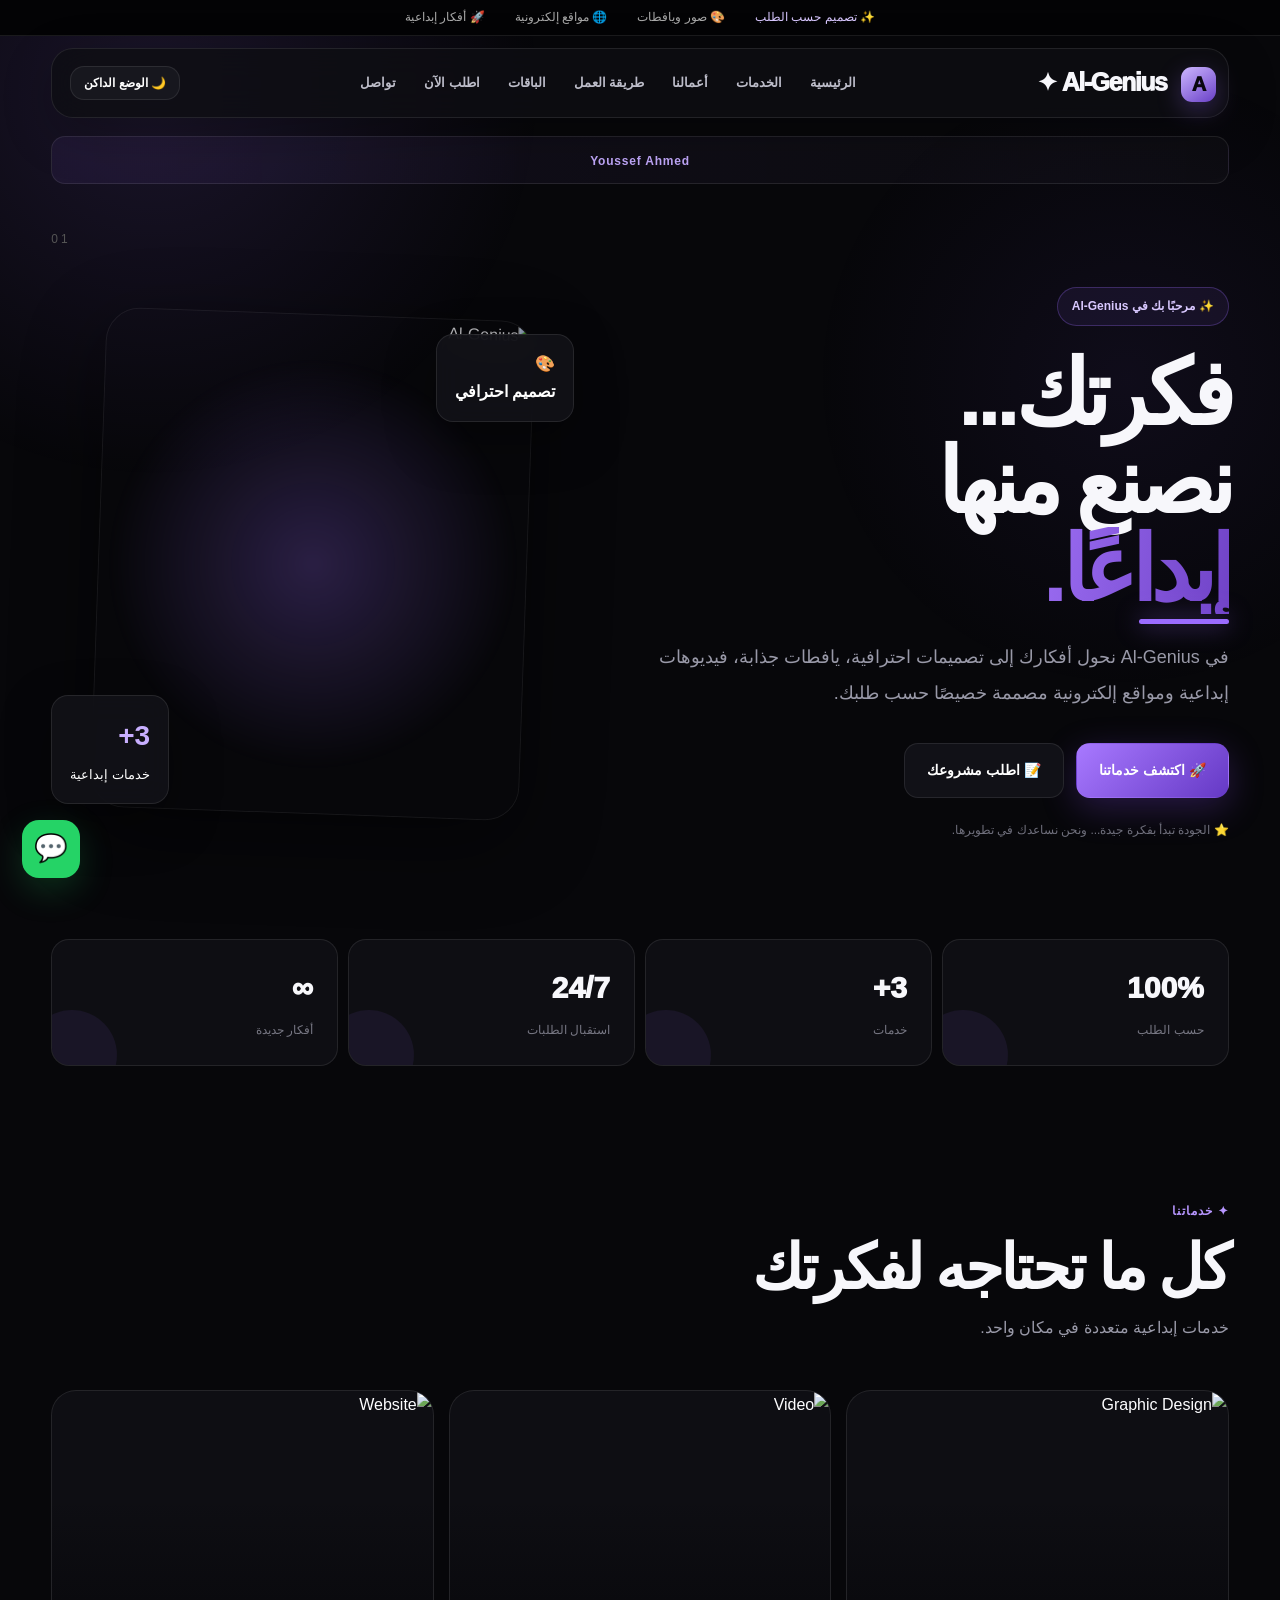
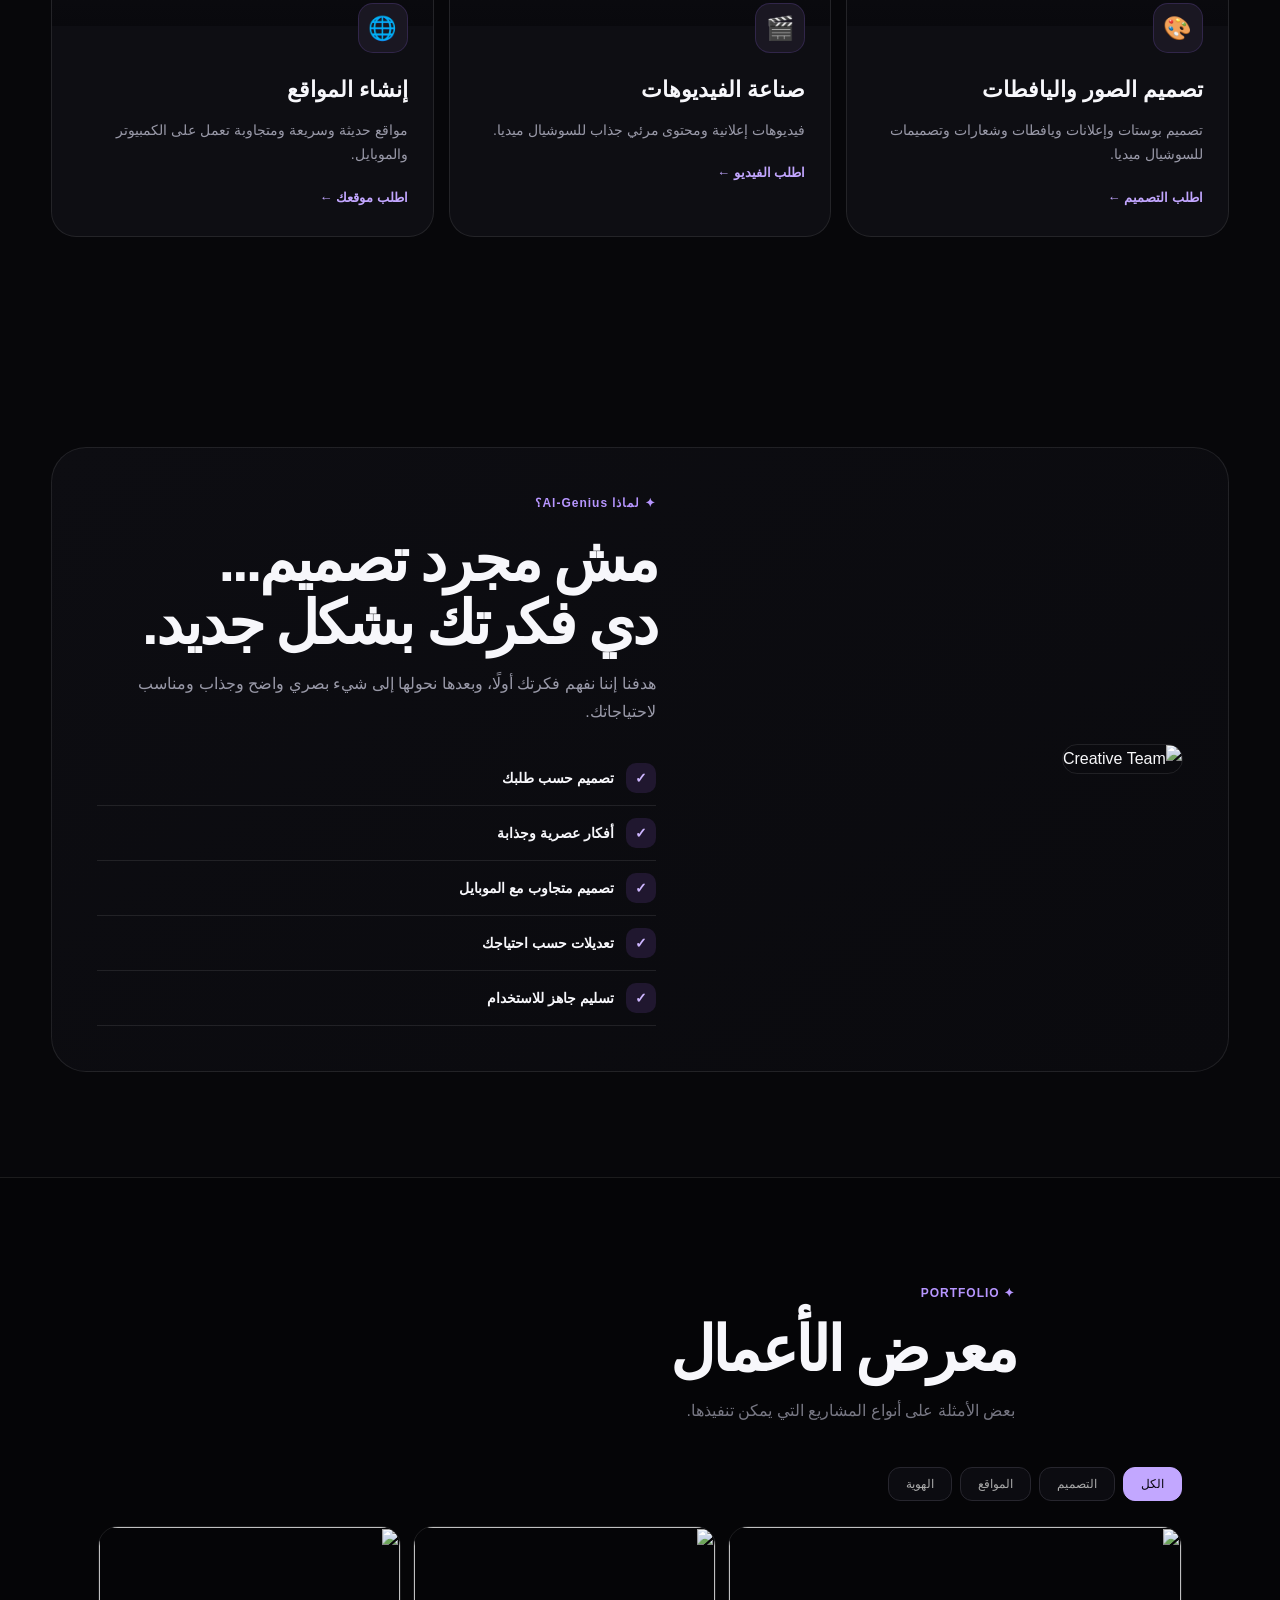
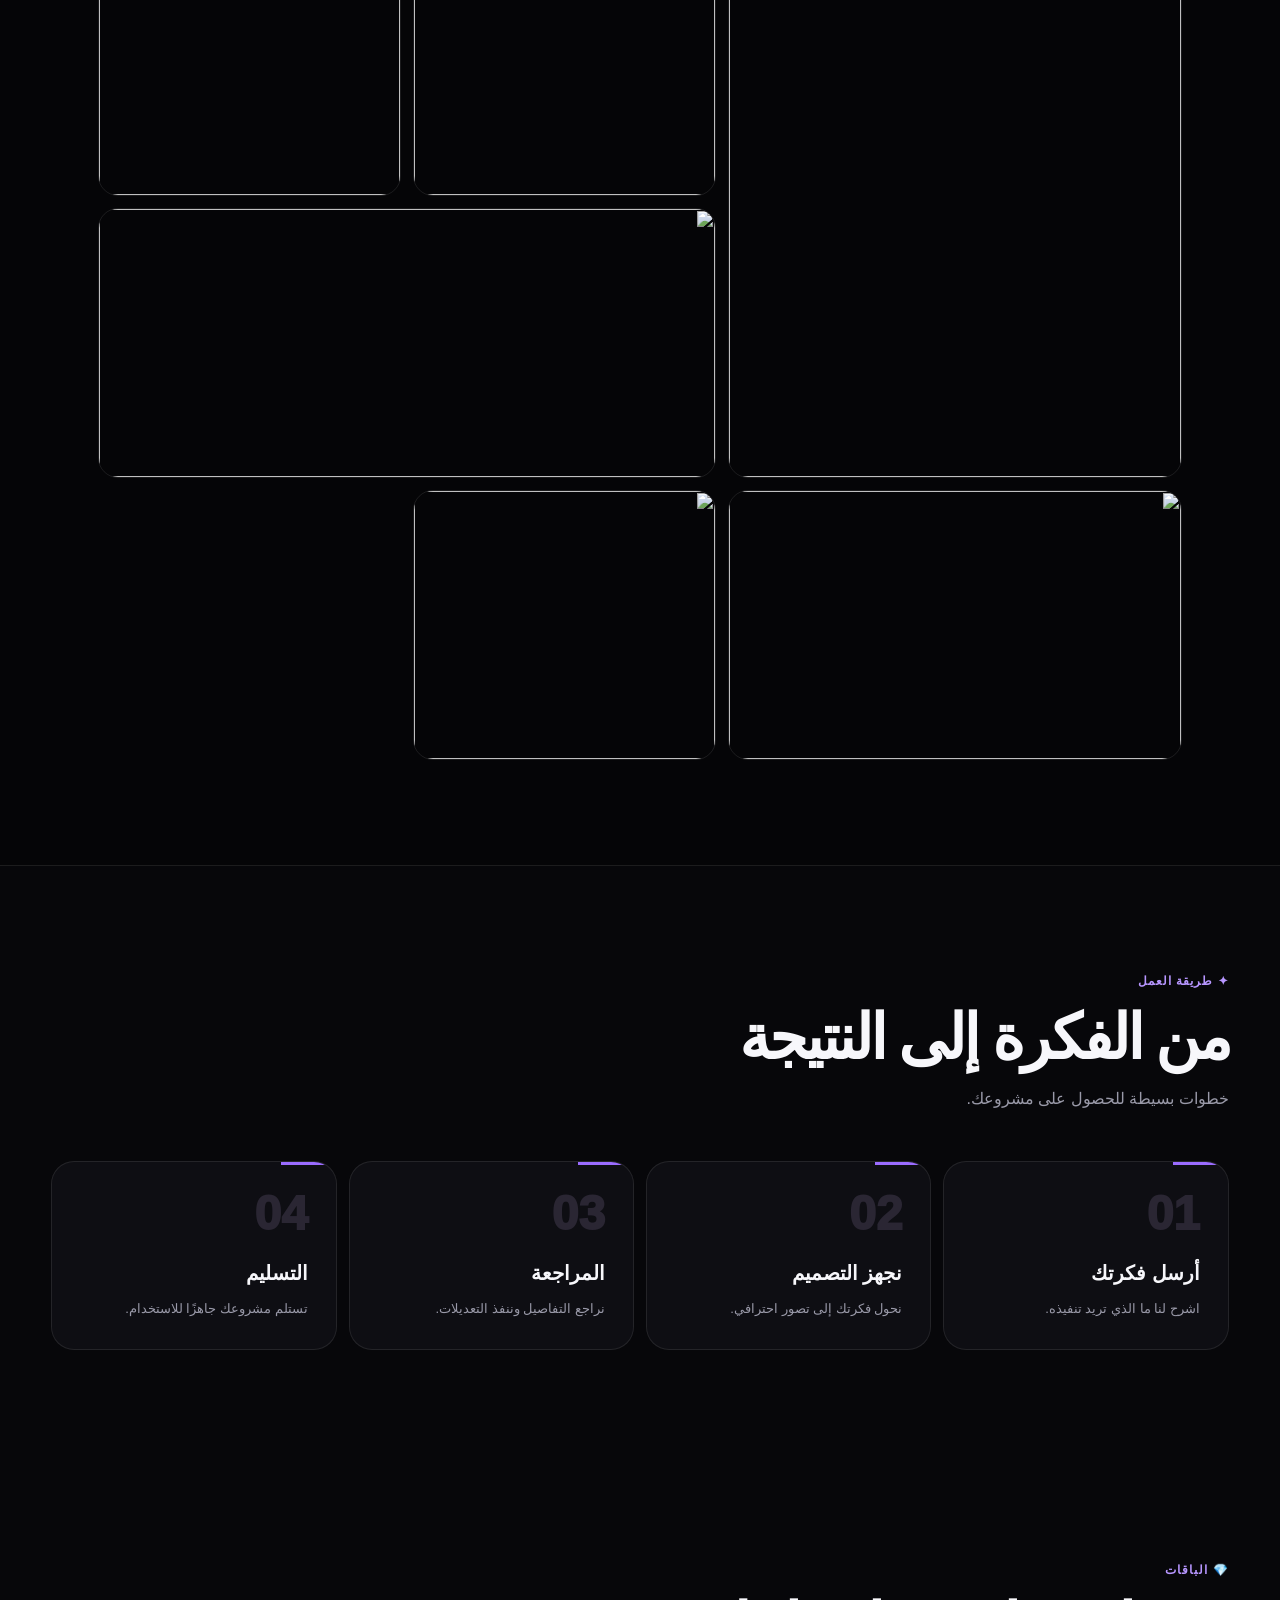
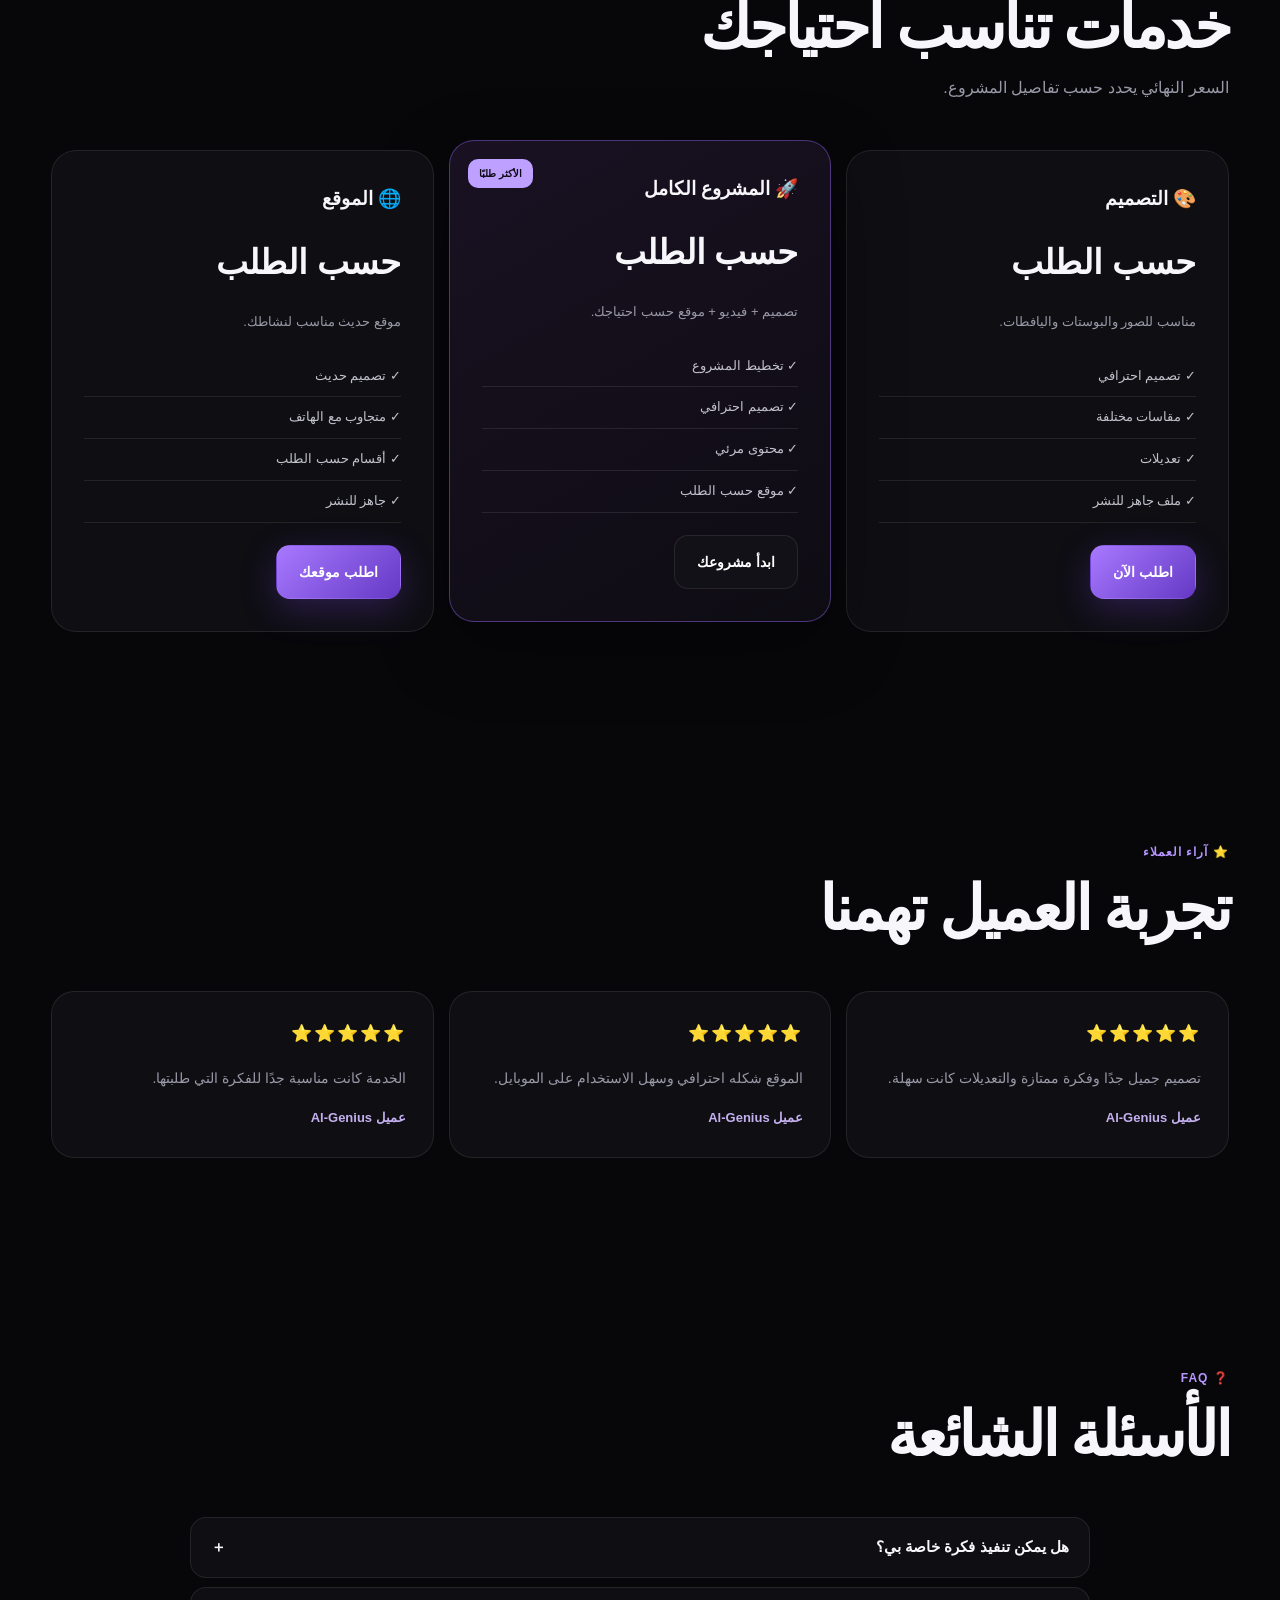
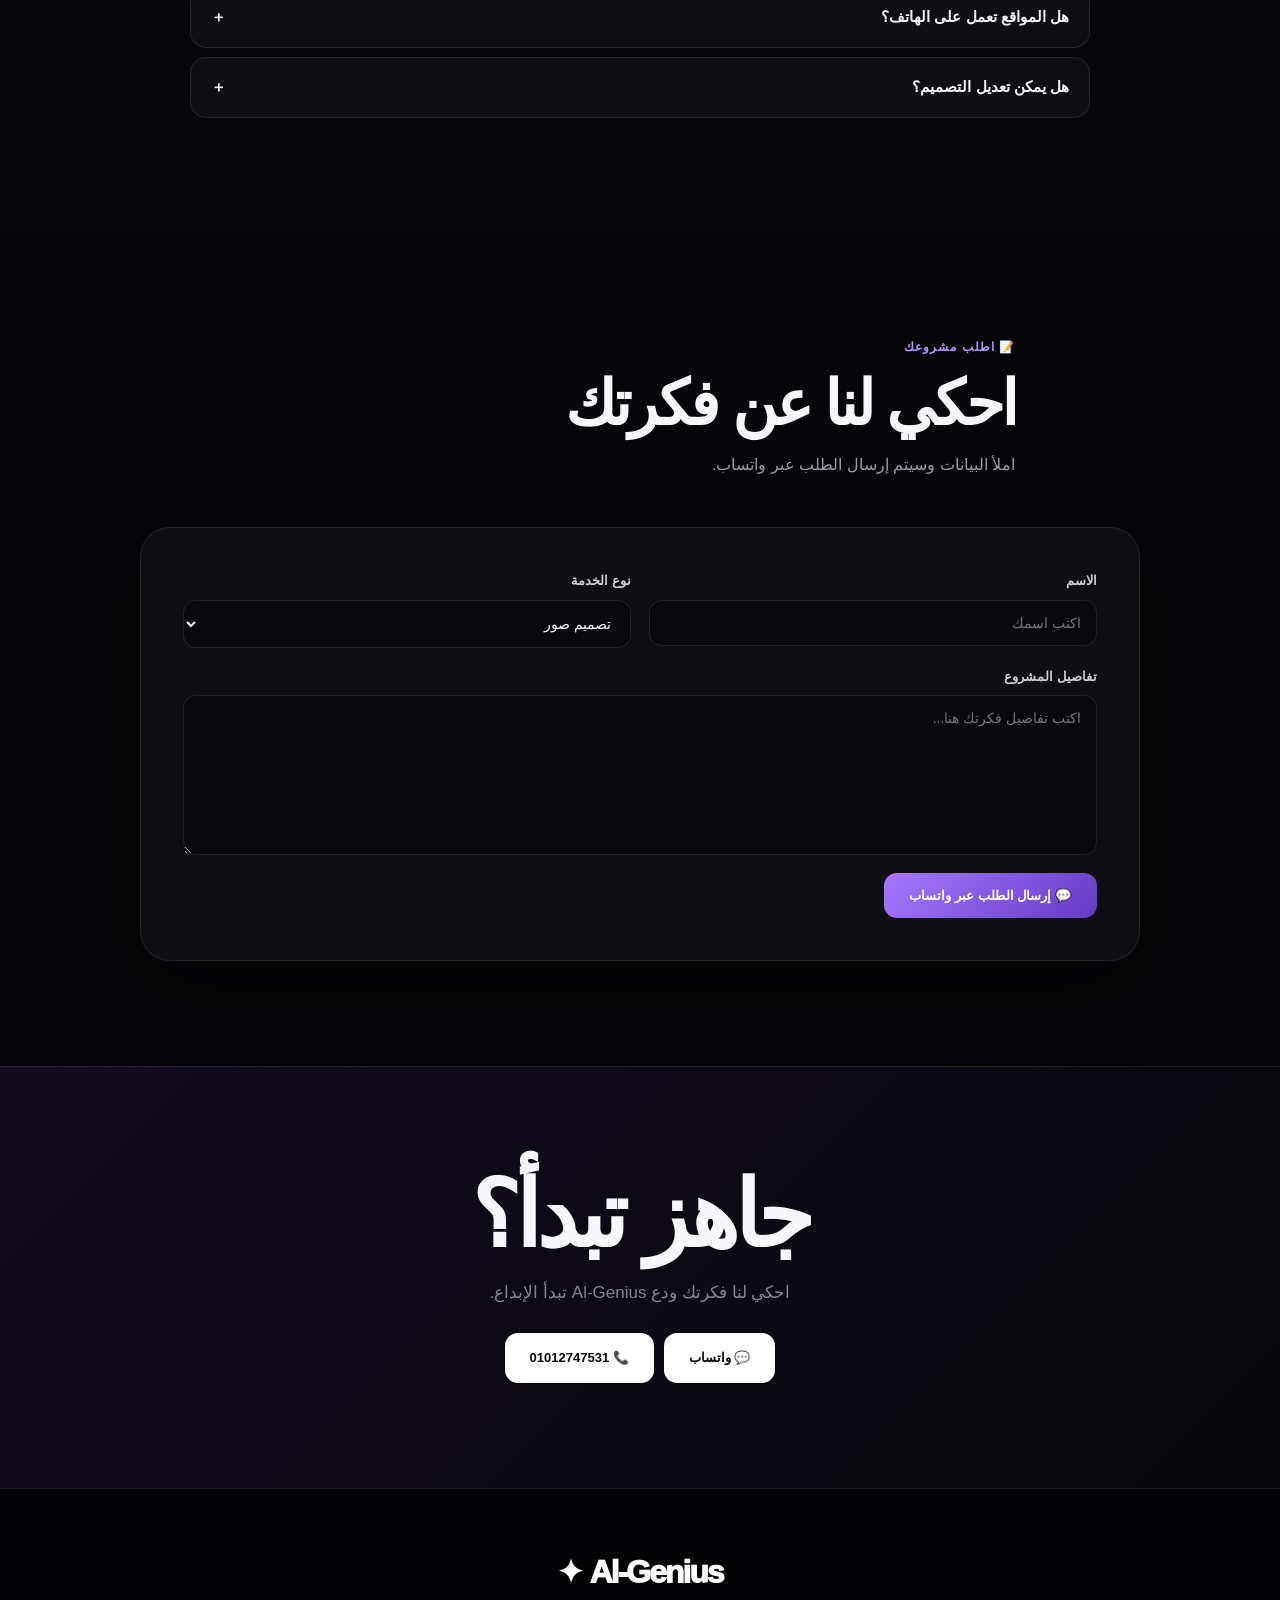
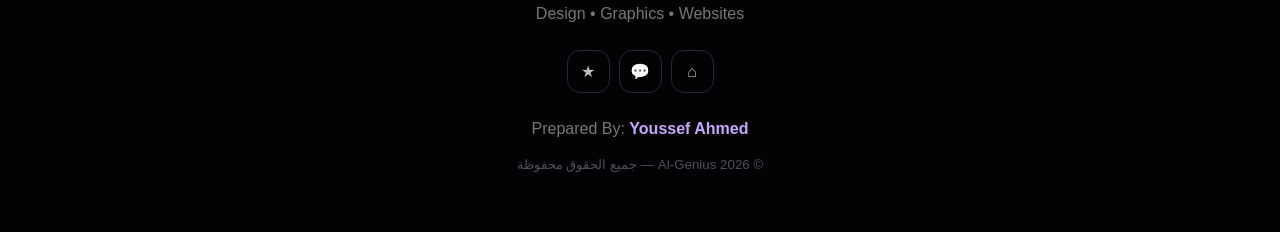
==== index.html @ 092340e5 "Add files via upload" ====
<!DOCTYPE html>
<html lang="ar" dir="rtl">

<head>
<link rel="icon" type="image/png" href="favicon.png">

<meta charset="UTF-8">
<meta name="viewport" content="width=device-width, initial-scale=1.0">

<meta name="description"
content="Al-Genius - تصميم صور ويافطات، صناعة فيديوهات، وإنشاء مواقع إلكترونية حسب الطلب.">

<title>Al-Genius | الإبداع يبدأ من فكرتك</title>

<style>

:root{
    --bg:#07070a;
    --surface:#0e0e13;
    --surface2:#14141b;
    --surface3:#1a1a23;
    --text:#f7f7fb;
    --muted:#9999a8;
    --line:rgba(255,255,255,.09);
    --accent:#9b6cff;
    --accent2:#c5a8ff;
    --accent-dark:#5b35b5;
    --green:#25D366;
    --radius:28px;
    --shadow:0 25px 80px rgba(0,0,0,.45);
}

*{margin:0;padding:0;box-sizing:border-box}
html{scroll-behavior:smooth}
body{
    font-family:Arial,Tahoma,sans-serif;
    background:var(--bg);
    color:var(--text);
    line-height:1.75;
    overflow-x:hidden;
}
body::before{
    content:"";position:fixed;inset:0;pointer-events:none;z-index:-1;
    background:
      radial-gradient(circle at 12% 10%,rgba(155,108,255,.13),transparent 28%),
      radial-gradient(circle at 88% 42%,rgba(104,70,190,.09),transparent 25%);
}
a{color:inherit;text-decoration:none}
button,input,textarea,select{font-family:inherit}

/* dark/light toggle is intentionally always premium dark */
body.dark{--bg:#030305;--surface:#0a0a0e;--surface2:#111117;--surface3:#17171f}
body.dark header{background:rgba(7,7,10,.82)}
body.dark .card,body.dark .price-card,body.dark .review,
body.dark .faq-item,body.dark .step,body.dark .order-box{
    background:var(--surface);
}
body.dark input,body.dark textarea,body.dark select{
    background:#0b0b10;color:#fff;border-color:var(--line)
}

/* LOADER */
.loader{position:fixed;inset:0;background:#050506;color:#fff;display:flex;align-items:center;justify-content:center;z-index:99999;transition:.6s}
.loader.hide{opacity:0;visibility:hidden}
.loader-content{text-align:center}
.loader-logo{
    font-size:54px;font-weight:900;letter-spacing:-3px;
    background:linear-gradient(100deg,#fff,#c6a9ff,#7b4ee8);
    -webkit-background-clip:text;background-clip:text;color:transparent
}
.loader-line{width:220px;height:3px;background:#222;margin:24px auto;overflow:hidden;border-radius:10px}
.loader-line::after{content:"";display:block;width:45%;height:100%;background:var(--accent);animation:loading 1.2s infinite}
@keyframes loading{0%{transform:translateX(-220%)}100%{transform:translateX(420%)}}

/* TOP BAR */
.topbar{
    min-height:36px;padding:7px 6%;
    display:flex;align-items:center;justify-content:center;gap:30px;
    background:#030305;color:#aaa;font-size:12px;border-bottom:1px solid var(--line)
}
.topbar span:first-child{color:#d8c7ff}

/* HEADER */
header{
    position:sticky;top:12px;z-index:5000;
    width:min(1180px,92%);margin:12px auto 0;
    min-height:70px;padding:10px 12px 10px 18px;
    display:flex;align-items:center;justify-content:space-between;gap:18px;
    background:rgba(14,14,19,.82);backdrop-filter:blur(22px);
    border:1px solid var(--line);border-radius:22px;
    box-shadow:0 15px 50px rgba(0,0,0,.22)
}
.logo{
    font-size:25px;font-weight:950;letter-spacing:-1.5px;
    white-space:nowrap
}
.logo::before{
    content:"A";display:inline-flex;width:35px;height:35px;margin-left:9px;
    align-items:center;justify-content:center;border-radius:11px;
    background:linear-gradient(145deg,#cdb7ff,#6940c7);
    color:#09070f;font-size:20px;vertical-align:middle;
    box-shadow:0 8px 25px rgba(155,108,255,.28)
}
.logo span{font-size:18px}
.nav{display:flex;align-items:center;gap:4px}
.nav a{
    position:relative;padding:9px 12px;color:#bdbdc9;font-size:13px;font-weight:bold;border-radius:12px;
    transition:.25s
}
.nav a:hover{background:#1b1a22;color:#fff}
.nav a::after{display:none}
.header-buttons{display:flex;align-items:center;gap:8px}
.theme-btn{
    border:1px solid var(--line);background:#17171e;color:#fff;
    padding:9px 13px;border-radius:14px;cursor:pointer;font-weight:bold;font-size:12px
}
.menu-btn{
    display:none;border:1px solid var(--line);background:#17171e;color:#fff;
    width:43px;height:43px;border-radius:14px;cursor:pointer
}

/* CREATOR */
.creator-box{
    width:min(1180px,92%);margin:18px auto 0;
    background:linear-gradient(90deg,rgba(155,108,255,.08),rgba(255,255,255,.025));
    color:#c7c7d2;text-align:center;padding:9px 15px;
    border:1px solid var(--line);border-radius:14px
}
.creator-box span{display:none}
.creator-box strong{font-size:12px;letter-spacing:.8px;color:#bfa6f8}

/* HERO */
.hero{
    width:min(1180px,92%);margin:0 auto;
    min-height:680px;padding:85px 0 80px;
    display:grid;grid-template-columns:1.05fr .95fr;align-items:center;gap:75px;
    background:none;position:relative
}
.hero::before{
    content:"01";position:absolute;left:0;top:45px;
    font-size:12px;color:#555;letter-spacing:3px
}
.hero h1{
    font-size:clamp(52px,7vw,92px);line-height:.98;letter-spacing:-6px;margin:25px 0
}
.hero h1 span{display:block}
.hero-highlight{
    background:linear-gradient(100deg,#fff 5%,#a879ff 55%,#7043c7);
    -webkit-background-clip:text;background-clip:text;color:transparent;
    text-decoration:none;position:relative
}
.hero-highlight::after{
    content:"";position:absolute;right:0;bottom:-10px;width:90px;height:5px;border-radius:20px;
    background:var(--accent);box-shadow:0 0 25px rgba(155,108,255,.7)
}
.badge{
    display:inline-flex;padding:8px 14px;border:1px solid rgba(155,108,255,.28);
    border-radius:50px;background:rgba(155,108,255,.08);color:#d8c8ff;font-weight:bold;font-size:12px
}
.hero-description{max-width:620px;color:var(--muted);font-size:18px;line-height:2}
.hero-buttons{display:flex;flex-wrap:wrap;gap:12px;margin-top:32px}
.btn{
    display:inline-flex;align-items:center;justify-content:center;gap:8px;
    padding:14px 22px;border-radius:14px;border:1px solid var(--line);
    font-weight:900;cursor:pointer;transition:.3s;font-size:14px
}
.btn:hover{transform:translateY(-4px);box-shadow:0 15px 35px rgba(0,0,0,.25)}
.primary{
    background:linear-gradient(135deg,#a879ff,#6539c5);color:#fff;border-color:transparent;
    box-shadow:0 10px 35px rgba(117,67,205,.3)
}
.outline{background:#111117;color:#fff}
.hero-note{margin-top:22px;color:#6f6f7c;font-size:12px}

/* HERO VISUAL */
.hero-visual{position:relative;height:590px;display:flex;align-items:center;justify-content:center}
.hero-visual::before{
    content:"";position:absolute;width:430px;height:430px;border-radius:50%;
    background:radial-gradient(circle,rgba(155,108,255,.24),transparent 67%);
    filter:blur(5px)
}
.hero-image{
    width:82%;height:500px;object-fit:cover;border-radius:34px;
    filter:brightness(.72) contrast(1.08);border:1px solid var(--line);
    box-shadow:var(--shadow);transform:rotate(2deg);transition:.5s;position:relative
}
.hero-image:hover{transform:rotate(0) scale(1.025);filter:brightness(.9) contrast(1.05)}
.floating{
    position:absolute;background:rgba(18,18,24,.9);color:#fff;padding:15px 18px;
    border-radius:17px;border:1px solid var(--line);box-shadow:0 18px 50px rgba(0,0,0,.35);
    backdrop-filter:blur(15px);z-index:2
}
.float-top{top:65px;right:0}
.float-bottom{bottom:55px;left:0}
.float-number{font-size:28px;font-weight:900;color:#c8afff}

/* STATS */
.stats{
    width:min(1180px,92%);margin:0 auto 30px;
    display:grid;grid-template-columns:repeat(4,1fr);gap:10px;background:none
}
.stat{
    background:var(--surface);border:1px solid var(--line);border-radius:18px;
    text-align:right;padding:22px 24px;position:relative;overflow:hidden
}
.stat::after{
    content:"";position:absolute;left:-25px;bottom:-35px;width:90px;height:90px;border-radius:50%;
    background:rgba(155,108,255,.08)
}
.stat strong{display:block;font-size:30px;font-weight:950}
.stat span{color:#777783;font-size:12px}

/* SECTIONS */
section{width:min(1180px,92%);margin:0 auto;padding:105px 0}
.section-header{max-width:750px;margin:0 0 48px;text-align:right}
.section-label{font-weight:900;letter-spacing:1px;color:#b796ff;font-size:12px}
.section-header h2{font-size:clamp(38px,5vw,62px);line-height:1.08;letter-spacing:-3px;margin:13px 0}
.section-header p{color:var(--muted);font-size:16px}

/* SERVICES */
.services{display:grid;grid-template-columns:repeat(3,1fr);gap:15px}
.card{
    background:var(--surface);border:1px solid var(--line);border-radius:25px;
    overflow:hidden;box-shadow:none;transition:.4s;position:relative
}
.card:hover{transform:translateY(-9px);border-color:rgba(155,108,255,.35);box-shadow:0 25px 60px rgba(0,0,0,.28)}
.card-image{height:235px;overflow:hidden;position:relative}
.card-image::after{content:"";position:absolute;inset:0;background:linear-gradient(0deg,rgba(5,5,8,.55),transparent 55%)}
.card-image img{width:100%;height:100%;object-fit:cover;filter:saturate(.65) contrast(1.05);transition:.5s}
.card:hover img{transform:scale(1.07);filter:saturate(.9)}
.card-body{padding:25px}
.card-icon{
    width:50px;height:50px;display:flex;align-items:center;justify-content:center;
    background:#1a1722;color:#d1bdff;border:1px solid rgba(155,108,255,.18);
    border-radius:15px;font-size:23px;margin-top:-48px;position:relative;z-index:2
}
.card h3{font-size:22px;margin:18px 0 8px}
.card p{color:var(--muted);font-size:14px}
.card-link{display:inline-block;margin-top:20px;color:#c2a6ff;font-weight:900;font-size:13px}

/* LIGHT / FEATURE */
.light{background:transparent}
.feature{
    display:grid;grid-template-columns:.9fr 1.1fr;gap:70px;align-items:center;
    padding:45px;border:1px solid var(--line);border-radius:35px;background:linear-gradient(145deg,#0d0d12,#0a0a0e)
}
.feature-image{width:100%;height:490px;object-fit:cover;border-radius:25px;filter:saturate(.55);border:1px solid var(--line)}
.feature-content h2{font-size:clamp(38px,5vw,60px);line-height:1.05;letter-spacing:-3px;margin:15px 0}
.feature-content p{color:var(--muted);font-size:16px}
.features-list{list-style:none;margin-top:25px}
.features-list li{display:flex;align-items:center;gap:12px;padding:12px 0;border-bottom:1px solid var(--line);font-weight:bold;font-size:14px}
.check{width:30px;height:30px;display:flex;align-items:center;justify-content:center;background:#20172f;color:#cdb6ff;border-radius:10px}

/* PORTFOLIO */
.portfolio{
    width:100%;max-width:none;padding-left:4%;padding-right:4%;
    background:#050507;border-top:1px solid var(--line);border-bottom:1px solid var(--line)
}
.portfolio .section-header{width:min(1180px,92%);margin:0 auto 42px}
.portfolio .section-header p{color:#777783}
.filters{display:flex;justify-content:flex-start;flex-wrap:wrap;gap:8px;width:min(1180px,92%);margin:0 auto 25px}
.filter{padding:9px 17px;border:1px solid #27262e;background:#0c0c11;color:#aaa;border-radius:12px;cursor:pointer;font-size:12px}
.filter.active,.filter:hover{background:#c2a7ff;color:#09070f;border-color:#c2a7ff}
.gallery{
    width:min(1180px,92%);margin:auto;
    display:grid;grid-template-columns:1.35fr .9fr .9fr;grid-auto-rows:270px;gap:12px
}
.gallery-item{position:relative;height:auto;overflow:hidden;border-radius:20px;border:1px solid var(--line)}
.gallery-item:nth-child(1){grid-row:span 2}
.gallery-item:nth-child(4){grid-column:span 2}
.gallery-item img{width:100%;height:100%;object-fit:cover;transition:.5s;filter:saturate(.65)}
.gallery-item:hover img{transform:scale(1.08);filter:saturate(1)}
.gallery-overlay{right:0;left:0;bottom:0;padding:22px;background:linear-gradient(transparent,rgba(0,0,0,.9));font-size:16px;font-weight:bold}

/* STEPS */
.steps{display:grid;grid-template-columns:repeat(4,1fr);gap:12px}
.step{
    padding:28px;background:var(--surface);border:1px solid var(--line);border-radius:23px;
    position:relative;overflow:hidden
}
.step-number{font-size:48px;font-weight:950;color:#2a2633;line-height:1}
.step h3{margin:18px 0 7px;font-size:20px}
.step p{color:var(--muted);font-size:13px}
.step::before{content:"";position:absolute;right:0;top:0;width:55px;height:3px;background:var(--accent)}

/* PRICING */
.pricing{display:grid;grid-template-columns:repeat(3,1fr);gap:15px;align-items:stretch}
.price-card{
    padding:32px;background:var(--surface);border:1px solid var(--line);border-radius:25px;position:relative
}
.price-card.featured{
    background:linear-gradient(150deg,#191122,#0e0c13);border-color:rgba(155,108,255,.42);transform:translateY(-10px);
    box-shadow:0 25px 70px rgba(0,0,0,.35)
}
.popular{position:absolute;top:18px;left:18px;padding:6px 11px;background:#bda0ff;color:#100c17;border-radius:10px;font-size:10px;font-weight:900}
.price{font-size:34px;font-weight:950;margin:18px 0}
.price-card p{color:var(--muted);font-size:13px}
.price-card ul{list-style:none;margin:22px 0}
.price-card li{padding:9px 0;border-bottom:1px solid var(--line);font-size:13px;color:#c2c2cc}

/* REVIEWS */
.reviews{display:grid;grid-template-columns:repeat(3,1fr);gap:15px}
.review{padding:27px;background:var(--surface);border:1px solid var(--line);border-radius:23px}
.stars{font-size:17px;letter-spacing:2px}
.review p{color:var(--muted);margin:17px 0;font-size:14px}
.review-name{font-weight:900;color:#c5b0ef;font-size:13px}

/* FAQ */
.faq{max-width:900px;margin:auto}
.faq-item{background:var(--surface);border:1px solid var(--line);border-radius:16px;margin-bottom:9px;overflow:hidden}
.faq-question{width:100%;padding:20px;border:0;background:transparent;color:var(--text);text-align:right;font-size:15px;font-weight:bold;cursor:pointer;display:flex;justify-content:space-between}
.faq-answer{display:none;padding:0 20px 20px;color:var(--muted);font-size:13px}
.faq-item.open .faq-answer{display:block}

/* ORDER */
.order{width:100%;max-width:none;padding-left:4%;padding-right:4%;background:#050507}
.order .section-header,.order-box{width:min(1000px,92%);margin-left:auto;margin-right:auto}
.order-box{padding:42px;background:var(--surface);border:1px solid var(--line);border-radius:30px;box-shadow:var(--shadow)}
.form-grid{display:grid;grid-template-columns:1fr 1fr;gap:18px}
.field{display:flex;flex-direction:column;gap:7px}
.field.full{grid-column:1/-1}
.field label{font-weight:bold;font-size:13px;color:#cfcfd7}
input,select,textarea{width:100%;padding:14px 15px;border:1px solid var(--line);border-radius:13px;outline:none;font-size:14px;background:#09090d;color:#fff}
input:focus,select:focus,textarea:focus{border-color:rgba(155,108,255,.65);box-shadow:0 0 0 3px rgba(155,108,255,.08)}
textarea{min-height:160px;resize:vertical}
.submit{margin-top:18px;padding:15px 25px;border:0;border-radius:13px;background:linear-gradient(135deg,#a879ff,#6539c5);color:#fff;font-weight:900;cursor:pointer}

/* CONTACT */
.contact{width:100%;max-width:none;text-align:center;background:linear-gradient(135deg,#120c1d,#060608);border-top:1px solid var(--line)}
.contact h2{font-size:clamp(48px,8vw,92px);line-height:.95;letter-spacing:-5px}
.contact p{color:#858590;font-size:17px;margin:18px 0}
.contact-buttons{display:flex;justify-content:center;flex-wrap:wrap;gap:10px;margin-top:25px}
.contact-btn{padding:14px 25px;border-radius:13px;background:#fff;color:#09070c;font-weight:bold;font-size:13px}

/* FOOTER */
footer{background:#030305;color:#777;text-align:center;padding:55px 7%;border-top:1px solid var(--line)}
.footer-logo{color:#fff;font-size:32px;font-weight:950;letter-spacing:-2px}
.socials{display:flex;justify-content:center;gap:9px;margin:22px 0}
.social{width:43px;height:43px;border:1px solid #292830;border-radius:13px;display:flex;align-items:center;justify-content:center;color:#bbb}
.social:hover{background:#18151f;color:#fff;border-color:#594181}
footer strong{color:#c5a8ff}
footer small{display:block;margin-top:10px;color:#4f4f59}

/* FLOATING */
.whatsapp{
    position:fixed;bottom:22px;left:22px;width:58px;height:58px;border-radius:17px;
    background:var(--green);color:#fff;display:flex;align-items:center;justify-content:center;
    font-size:27px;z-index:9999;box-shadow:0 12px 35px rgba(37,211,102,.2);transition:.3s
}
.whatsapp:hover{transform:translateY(-5px) scale(1.04)}
.top{
    position:fixed;right:22px;bottom:22px;width:48px;height:48px;border:1px solid var(--line);
    border-radius:14px;background:#17171d;color:#fff;cursor:pointer;display:none;z-index:9998
}

/* MOBILE */
@media(max-width:1100px){
    .nav{display:none}
    .menu-btn{display:block}
    .hero{grid-template-columns:1fr;gap:35px;padding-top:65px}
    .hero-visual{height:500px}
    .hero-image{height:450px}
    .services,.pricing{grid-template-columns:1fr 1fr}
    .steps{grid-template-columns:1fr 1fr}
    .reviews{grid-template-columns:1fr 1fr}
    .price-card.featured{transform:none}
}
@media(max-width:700px){
    .topbar{gap:10px;font-size:9px;white-space:nowrap}
    header{top:7px;width:94%;margin-top:7px}
    .logo{font-size:20px}
    .logo::before{width:31px;height:31px;font-size:17px}
    .theme-btn{font-size:10px;padding:8px 10px}
    .creator-box{margin-top:12px}
    section{padding:72px 0}
    .hero{padding:60px 0 55px}
    .hero h1{font-size:51px;letter-spacing:-4px}
    .hero-description{font-size:16px}
    .hero-visual{height:430px}
    .hero-image{width:92%;height:370px}
    .float-top{right:-2px;top:35px}.float-bottom{left:-2px;bottom:25px}
    .stats{grid-template-columns:1fr 1fr}
    .stat{padding:18px}
    .stat strong{font-size:25px}
    .services,.gallery,.steps,.pricing,.reviews{grid-template-columns:1fr}
    .feature{grid-template-columns:1fr;padding:22px;gap:35px}
    .feature-image{height:330px}
    .gallery{display:grid;grid-auto-rows:260px}
    .gallery-item:nth-child(1),.gallery-item:nth-child(4){grid-row:auto;grid-column:auto}
    .order{padding-left:0;padding-right:0}
    .form-grid{grid-template-columns:1fr}
    .field.full{grid-column:auto}
    .order-box{padding:23px}
    .contact h2{font-size:55px}
    .contact p{font-size:14px}
}

</style>
</head>

<body>

<!-- LOADER -->
<div class="loader" id="loader">
    <div class="loader-content">
        <div class="loader-logo">Al-Genius ✦</div>
        <div class="loader-line"></div>
        <div>جاري تحميل الإبداع...</div>
    </div>
</div>

<!-- TOP BAR -->
<div class="topbar">
    <span>✨ تصميم حسب الطلب</span>
    <span>🎨 صور ويافطات</span>
    <span>🌐 مواقع إلكترونية</span>
    <span>🚀 أفكار إبداعية</span>
</div>

<!-- HEADER -->
<header>

    <div class="logo">
        Al-Genius ✦
    </div>

    <nav class="nav">
        <a href="#home">الرئيسية</a>
        <a href="#services">الخدمات</a>
        <a href="#portfolio">أعمالنا</a>
        <a href="#process">طريقة العمل</a>
        <a href="#pricing">الباقات</a>
        <a href="#order">اطلب الآن</a>
        <a href="#contact">تواصل</a>
    </nav>

    <div class="header-buttons">

        <button class="theme-btn" onclick="toggleTheme()">
            🌙 الوضع الداكن
        </button>

        <button class="menu-btn" onclick="mobileMenu()">
            ☰
        </button>

    </div>

</header>

<!-- CREATOR -->
<div class="creator-box">
    <strong>Youssef Ahmed</strong>
</div>

<!-- HERO -->
<section class="hero" id="home">

    <div>

        <div class="badge">
            ✨ مرحبًا بك في Al-Genius
        </div>

        <h1>
            فكرتك...
            <span>نصنع منها</span>
            <span class="hero-highlight">إبداعًا.</span>
        </h1>

        <p class="hero-description">
            في Al-Genius نحول أفكارك إلى تصميمات احترافية،
            يافطات جذابة، فيديوهات إبداعية ومواقع إلكترونية
            مصممة خصيصًا حسب طلبك.
        </p>

        <div class="hero-buttons">

            <a href="#services" class="btn primary">
                🚀 اكتشف خدماتنا
            </a>

            <a href="#order" class="btn outline">
                📝 اطلب مشروعك
            </a>

        </div>

        <div class="hero-note">
            ⭐ الجودة تبدأ بفكرة جيدة... ونحن نساعدك في تطويرها.
        </div>

    </div>

    <div class="hero-visual">

        <img
            class="hero-image"
            src="https://images.unsplash.com/photo-1558655146-d09347e92766?auto=format&fit=crop&w=1200&q=90"
            alt="Al-Genius">

        <div class="floating float-top">
            🎨
            <br>
            <strong>تصميم احترافي</strong>
        </div>

        <div class="floating float-bottom">
            <div class="float-number">3+</div>
            <small>خدمات إبداعية</small>
        </div>

    </div>

</section>

<!-- STATS -->
<div class="stats">

    <div class="stat">
        <strong>100%</strong>
        <span>حسب الطلب</span>
    </div>

    <div class="stat">
        <strong>3+</strong>
        <span>خدمات</span>
    </div>

    <div class="stat">
        <strong>24/7</strong>
        <span>استقبال الطلبات</span>
    </div>

    <div class="stat">
        <strong>∞</strong>
        <span>أفكار جديدة</span>
    </div>

</div>

<!-- SERVICES -->
<section id="services">

    <div class="section-header">
        <div class="section-label">✦ خدماتنا</div>

        <h2>كل ما تحتاجه لفكرتك</h2>

        <p>خدمات إبداعية متعددة في مكان واحد.</p>
    </div>

    <div class="services">

        <article class="card">

            <div class="card-image">
                <img
                    src="https://images.unsplash.com/photo-1561070791-2526d30994b5?auto=format&fit=crop&w=1000&q=90"
                    alt="Graphic Design">
            </div>

            <div class="card-body">

                <div class="card-icon">🎨</div>

                <h3>تصميم الصور واليافطات</h3>

                <p>
                    تصميم بوستات وإعلانات ويافطات وشعارات
                    وتصميمات للسوشيال ميديا.
                </p>

                <a href="#order" class="card-link">
                    اطلب التصميم ←
                </a>

            </div>

        </article>

        <article class="card">

            <div class="card-image">
                <img
                    src="https://images.unsplash.com/photo-1492724441997-5dc865305da7?auto=format&fit=crop&w=1000&q=90"
                    alt="Video">
            </div>

            <div class="card-body">

                <div class="card-icon">🎬</div>

                <h3>صناعة الفيديوهات</h3>

                <p>
                    فيديوهات إعلانية ومحتوى مرئي جذاب
                    للسوشيال ميديا.
                </p>

                <a href="#order" class="card-link">
                    اطلب الفيديو ←
                </a>

            </div>

        </article>

        <article class="card">

            <div class="card-image">
                <img
                    src="https://images.unsplash.com/photo-1467232004584-a241de8bcf5d?auto=format&fit=crop&w=1000&q=90"
                    alt="Website">
            </div>

            <div class="card-body">

                <div class="card-icon">🌐</div>

                <h3>إنشاء المواقع</h3>

                <p>
                    مواقع حديثة وسريعة ومتجاوبة تعمل
                    على الكمبيوتر والموبايل.
                </p>

                <a href="#order" class="card-link">
                    اطلب موقعك ←
                </a>

            </div>

        </article>

    </div>

</section>

<!-- WHY -->
<section class="light">

    <div class="feature">

        <div>
            <img
                class="feature-image"
                src="https://images.unsplash.com/photo-1552664730-d307ca884978?auto=format&fit=crop&w=1200&q=90"
                alt="Creative Team">
        </div>

        <div class="feature-content">

            <div class="section-label">
                ✦ لماذا Al-Genius؟
            </div>

            <h2>
                مش مجرد تصميم...
                <br>
                دي فكرتك بشكل جديد.
            </h2>

            <p>
                هدفنا إننا نفهم فكرتك أولًا،
                وبعدها نحولها إلى شيء بصري واضح
                وجذاب ومناسب لاحتياجاتك.
            </p>

            <ul class="features-list">

                <li>
                    <span class="check">✓</span>
                    تصميم حسب طلبك
                </li>

                <li>
                    <span class="check">✓</span>
                    أفكار عصرية وجذابة
                </li>

                <li>
                    <span class="check">✓</span>
                    تصميم متجاوب مع الموبايل
                </li>

                <li>
                    <span class="check">✓</span>
                    تعديلات حسب احتياجك
                </li>

                <li>
                    <span class="check">✓</span>
                    تسليم جاهز للاستخدام
                </li>

            </ul>

        </div>

    </div>

</section>

<!-- PORTFOLIO -->
<section id="portfolio" class="portfolio">

    <div class="section-header">

        <div class="section-label">
            ✦ PORTFOLIO
        </div>

        <h2>معرض الأعمال</h2>

        <p>
            بعض الأمثلة على أنواع المشاريع التي يمكن تنفيذها.
        </p>

    </div>

    <div class="filters">

        <button class="filter active"
        onclick="filterGallery('all',this)">
            الكل
        </button>

        <button class="filter"
        onclick="filterGallery('design',this)">
            التصميم
        </button>

        <button class="filter"
        onclick="filterGallery('web',this)">
            المواقع
        </button>

        <button class="filter"
        onclick="filterGallery('branding',this)">
            الهوية
        </button>

    </div>

    <div class="gallery">

        <div class="gallery-item design">
            <img src="https://images.unsplash.com/photo-1559028012-481c04fa702d?auto=format&fit=crop&w=1000&q=90">
            <div class="gallery-overlay">🎨 تصميم إعلاني</div>
        </div>

        <div class="gallery-item branding">
            <img src="https://images.unsplash.com/photo-1541701494587-cb58502866ab?auto=format&fit=crop&w=1000&q=90">
            <div class="gallery-overlay">🖌️ هوية بصرية</div>
        </div>

        <div class="gallery-item web">
            <img src="https://images.unsplash.com/photo-1555066931-4365d14bab8c?auto=format&fit=crop&w=1000&q=90">
            <div class="gallery-overlay">💻 تصميم موقع</div>
        </div>

        <div class="gallery-item design">
            <img src="https://images.unsplash.com/photo-1561070791-2526d30994b5?auto=format&fit=crop&w=1000&q=90">
            <div class="gallery-overlay">📢 بوستر إعلاني</div>
        </div>

        <div class="gallery-item web">
            <img src="https://images.unsplash.com/photo-1498050108023-c5249f4df085?auto=format&fit=crop&w=1000&q=90">
            <div class="gallery-overlay">🌐 موقع إلكتروني</div>
        </div>

        <div class="gallery-item branding">
            <img src="https://images.unsplash.com/photo-1558655146-9f40138edfeb?auto=format&fit=crop&w=1000&q=90">
            <div class="gallery-overlay">✨ تصميم إبداعي</div>
        </div>

    </div>

</section>

<!-- PROCESS -->
<section id="process">

    <div class="section-header">

        <div class="section-label">
            ✦ طريقة العمل
        </div>

        <h2>من الفكرة إلى النتيجة</h2>

        <p>خطوات بسيطة للحصول على مشروعك.</p>

    </div>

    <div class="steps">

        <div class="step">
            <div class="step-number">01</div>
            <h3>أرسل فكرتك</h3>
            <p>اشرح لنا ما الذي تريد تنفيذه.</p>
        </div>

        <div class="step">
            <div class="step-number">02</div>
            <h3>نجهز التصميم</h3>
            <p>نحول فكرتك إلى تصور احترافي.</p>
        </div>

        <div class="step">
            <div class="step-number">03</div>
            <h3>المراجعة</h3>
            <p>نراجع التفاصيل وننفذ التعديلات.</p>
        </div>

        <div class="step">
            <div class="step-number">04</div>
            <h3>التسليم</h3>
            <p>تستلم مشروعك جاهزًا للاستخدام.</p>
        </div>

    </div>

</section>

<!-- PRICING -->
<section id="pricing" class="light">

    <div class="section-header">

        <div class="section-label">
            💎 الباقات
        </div>

        <h2>خدمات تناسب احتياجك</h2>

        <p>السعر النهائي يحدد حسب تفاصيل المشروع.</p>

    </div>

    <div class="pricing">

        <div class="price-card">

            <h3>🎨 التصميم</h3>

            <div class="price">حسب الطلب</div>

            <p>مناسب للصور والبوستات واليافطات.</p>

            <ul>
                <li>✓ تصميم احترافي</li>
                <li>✓ مقاسات مختلفة</li>
                <li>✓ تعديلات</li>
                <li>✓ ملف جاهز للنشر</li>
            </ul>

            <a href="#order" class="btn primary">
                اطلب الآن
            </a>

        </div>

        <div class="price-card featured">

            <div class="popular">
                الأكثر طلبًا
            </div>

            <h3>🚀 المشروع الكامل</h3>

            <div class="price">حسب الطلب</div>

            <p>تصميم + فيديو + موقع حسب احتياجك.</p>

            <ul>
                <li>✓ تخطيط المشروع</li>
                <li>✓ تصميم احترافي</li>
                <li>✓ محتوى مرئي</li>
                <li>✓ موقع حسب الطلب</li>
            </ul>

            <a href="#order" class="btn outline">
                ابدأ مشروعك
            </a>

        </div>

        <div class="price-card">

            <h3>🌐 الموقع</h3>

            <div class="price">حسب الطلب</div>

            <p>موقع حديث مناسب لنشاطك.</p>

            <ul>
                <li>✓ تصميم حديث</li>
                <li>✓ متجاوب مع الهاتف</li>
                <li>✓ أقسام حسب الطلب</li>
                <li>✓ جاهز للنشر</li>
            </ul>

            <a href="#order" class="btn primary">
                اطلب موقعك
            </a>

        </div>

    </div>

</section>

<!-- REVIEWS -->
<section>

    <div class="section-header">

        <div class="section-label">
            ⭐ آراء العملاء
        </div>

        <h2>تجربة العميل تهمنا</h2>

    </div>

    <div class="reviews">

        <div class="review">
            <div class="stars">⭐⭐⭐⭐⭐</div>
            <p>تصميم جميل جدًا وفكرة ممتازة والتعديلات كانت سهلة.</p>
            <div class="review-name">عميل Al-Genius</div>
        </div>

        <div class="review">
            <div class="stars">⭐⭐⭐⭐⭐</div>
            <p>الموقع شكله احترافي وسهل الاستخدام على الموبايل.</p>
            <div class="review-name">عميل Al-Genius</div>
        </div>

        <div class="review">
            <div class="stars">⭐⭐⭐⭐⭐</div>
            <p>الخدمة كانت مناسبة جدًا للفكرة التي طلبتها.</p>
            <div class="review-name">عميل Al-Genius</div>
        </div>

    </div>

</section>

<!-- FAQ -->
<section class="light">

    <div class="section-header">

        <div class="section-label">❓ FAQ</div>

        <h2>الأسئلة الشائعة</h2>

    </div>

    <div class="faq">

        <div class="faq-item">

            <button class="faq-question"
            onclick="toggleFAQ(this)">
                <span>هل يمكن تنفيذ فكرة خاصة بي؟</span>
                <b>＋</b>
            </button>

            <div class="faq-answer">
                نعم، يمكنك إرسال فكرتك وسنحدد معك التفاصيل المطلوبة.
            </div>

        </div>

        <div class="faq-item">

            <button class="faq-question"
            onclick="toggleFAQ(this)">
                <span>هل المواقع تعمل على الهاتف؟</span>
                <b>＋</b>
            </button>

            <div class="faq-answer">
                نعم، يمكن تصميم الموقع ليعمل على الكمبيوتر والتابلت والموبايل.
            </div>

        </div>

        <div class="faq-item">

            <button class="faq-question"
            onclick="toggleFAQ(this)">
                <span>هل يمكن تعديل التصميم؟</span>
                <b>＋</b>
            </button>

            <div class="faq-answer">
                نعم، يمكن إجراء التعديلات المطلوبة حسب طبيعة المشروع.
            </div>

        </div>

    </div>

</section>

<!-- ORDER -->
<section id="order" class="order">

    <div class="section-header">

        <div class="section-label">📝 اطلب مشروعك</div>

        <h2>احكي لنا عن فكرتك</h2>

        <p>
            املأ البيانات وسيتم إرسال الطلب عبر واتساب.
        </p>

    </div>

    <div class="order-box">

        <form onsubmit="sendOrder(event)">

            <div class="form-grid">

                <div class="field">

                    <label>الاسم</label>

                    <input
                        id="name"
                        type="text"
                        required
                        placeholder="اكتب اسمك">

                </div>

                <div class="field">

                    <label>نوع الخدمة</label>

                    <select id="service">

                        <option>تصميم صور</option>
                        <option>تصميم يافطة</option>
                        <option>صناعة فيديو</option>
                        <option>إنشاء موقع</option>
                        <option>مشروع كامل</option>
                        <option>خدمة أخرى</option>

                    </select>

                </div>

                <div class="field full">

                    <label>تفاصيل المشروع</label>

                    <textarea
                        id="details"
                        required
                        placeholder="اكتب تفاصيل فكرتك هنا..."></textarea>

                </div>

            </div>

            <button type="submit" class="submit">
                💬 إرسال الطلب عبر واتساب
            </button>

        </form>

    </div>

</section>

<!-- CONTACT -->
<section id="contact" class="contact">

    <h2>جاهز تبدأ؟</h2>

    <p>
        احكي لنا فكرتك ودع Al-Genius تبدأ الإبداع.
    </p>

    <div class="contact-buttons">

        <a
            href="https://wa.me/201012747531"
            target="_blank"
            class="contact-btn">
            💬 واتساب
        </a>

        <a
            href="tel:01012747531"
            class="contact-btn">
            📞 01012747531
        </a>

    </div>

</section>

<!-- FOOTER -->
<footer>

    <div class="footer-logo">
        Al-Genius ✦
    </div>

    <p>
        Design • Graphics • Websites
    </p>

    <div class="socials">

        <a href="#home" class="social">⌂</a>

        <a
            href="https://wa.me/201012747531"
            target="_blank"
            class="social">
            💬
        </a>

        <a href="#portfolio" class="social">★</a>

    </div>

    <p>
        Prepared By: <strong>Youssef Ahmed</strong>
    </p>

    <small>
        © 2026 Al-Genius — جميع الحقوق محفوظة
    </small>

</footer>

<!-- WHATSAPP -->
<a
    href="https://wa.me/201012747531"
    target="_blank"
    class="whatsapp"
    title="تواصل معنا عبر واتساب">
    💬
</a>

<!-- TOP BUTTON -->
<button
    id="topBtn"
    class="top"
    onclick="window.scrollTo({top:0,behavior:'smooth'})">
    ↑
</button>

<script>

/* LOADER */

window.addEventListener("load",function(){

    setTimeout(function(){

        document
        .getElementById("loader")
        .classList
        .add("hide");

    },700);

});


/* DARK MODE */

function toggleTheme(){

    document.body.classList.toggle("dark");

    const button =
    document.querySelector(".theme-btn");

    if(document.body.classList.contains("dark")){

        button.innerHTML="☀️ الوضع الفاتح";

        localStorage.setItem(
            "Al-GeniusTheme",
            "dark"
        );

    }else{

        button.innerHTML="🌙 الوضع الداكن";

        localStorage.setItem(
            "Al-GeniusTheme",
            "light"
        );

    }

}


/* LOAD THEME */

if(
    localStorage.getItem("Al-GeniusTheme")
    ===
    "dark"
){

    document.body.classList.add("dark");

    document.querySelector(".theme-btn")
    .innerHTML="☀️ الوضع الفاتح";

}


/* GALLERY */

function filterGallery(category,button){

    document
    .querySelectorAll(".filter")
    .forEach(function(item){

        item.classList.remove("active");

    });

    button.classList.add("active");

    document
    .querySelectorAll(".gallery-item")
    .forEach(function(item){

        if(
            category==="all" ||
            item.classList.contains(category)
        ){

            item.style.display="block";

        }else{

            item.style.display="none";

        }

    });

}


/* FAQ */

function toggleFAQ(button){

    const item=button.parentElement;

    item.classList.toggle("open");

    const icon=button.querySelector("b");

    if(item.classList.contains("open")){

        icon.textContent="−";

    }else{

        icon.textContent="＋";

    }

}


/* WHATSAPP ORDER */

function sendOrder(event){

    event.preventDefault();

    const name =
    document.getElementById("name").value;

    const service =
    document.getElementById("service").value;

    const details =
    document.getElementById("details").value;

    const message =
    "مرحبًا Al-Genius 👋\n\n" +
    "الاسم: " + name +
    "\nالخدمة: " + service +
    "\nتفاصيل المشروع: " + details;

    const whatsappURL =
    "https://wa.me/201012747531?text=" +
    encodeURIComponent(message);

    window.open(
        whatsappURL,
        "_blank"
    );

}


/* TOP BUTTON */

window.addEventListener("scroll",function(){

    const button =
    document.getElementById("topBtn");

    if(window.scrollY>500){

        button.style.display="block";

    }else{

        button.style.display="none";

    }

});


/* MOBILE MENU */

function mobileMenu(){

    const nav =
    document.querySelector(".nav");

    if(nav.style.display==="flex"){

        nav.style.display="none";

    }else{

        nav.style.display="flex";

        nav.style.flexDirection="column";

        nav.style.position="absolute";

        nav.style.top="78px";

        nav.style.right="0";

        nav.style.left="0";

        nav.style.padding="25px";

        nav.style.background="var(--white)";

        nav.style.borderBottom=
        "1px solid var(--border)";

    }

}


/* SMOOTH NAVIGATION */

document
.querySelectorAll('a[href^="#"]')
.forEach(function(link){

    link.addEventListener("click",function(){

        const target =
        document.querySelector(
            this.getAttribute("href")
        );

        if(target){

            target.scrollIntoView({
                behavior:"smooth"
            });

        }

    });

});


console.log(
    "Al-Genius website is working successfully!"
);

</script>

</body>
</html>
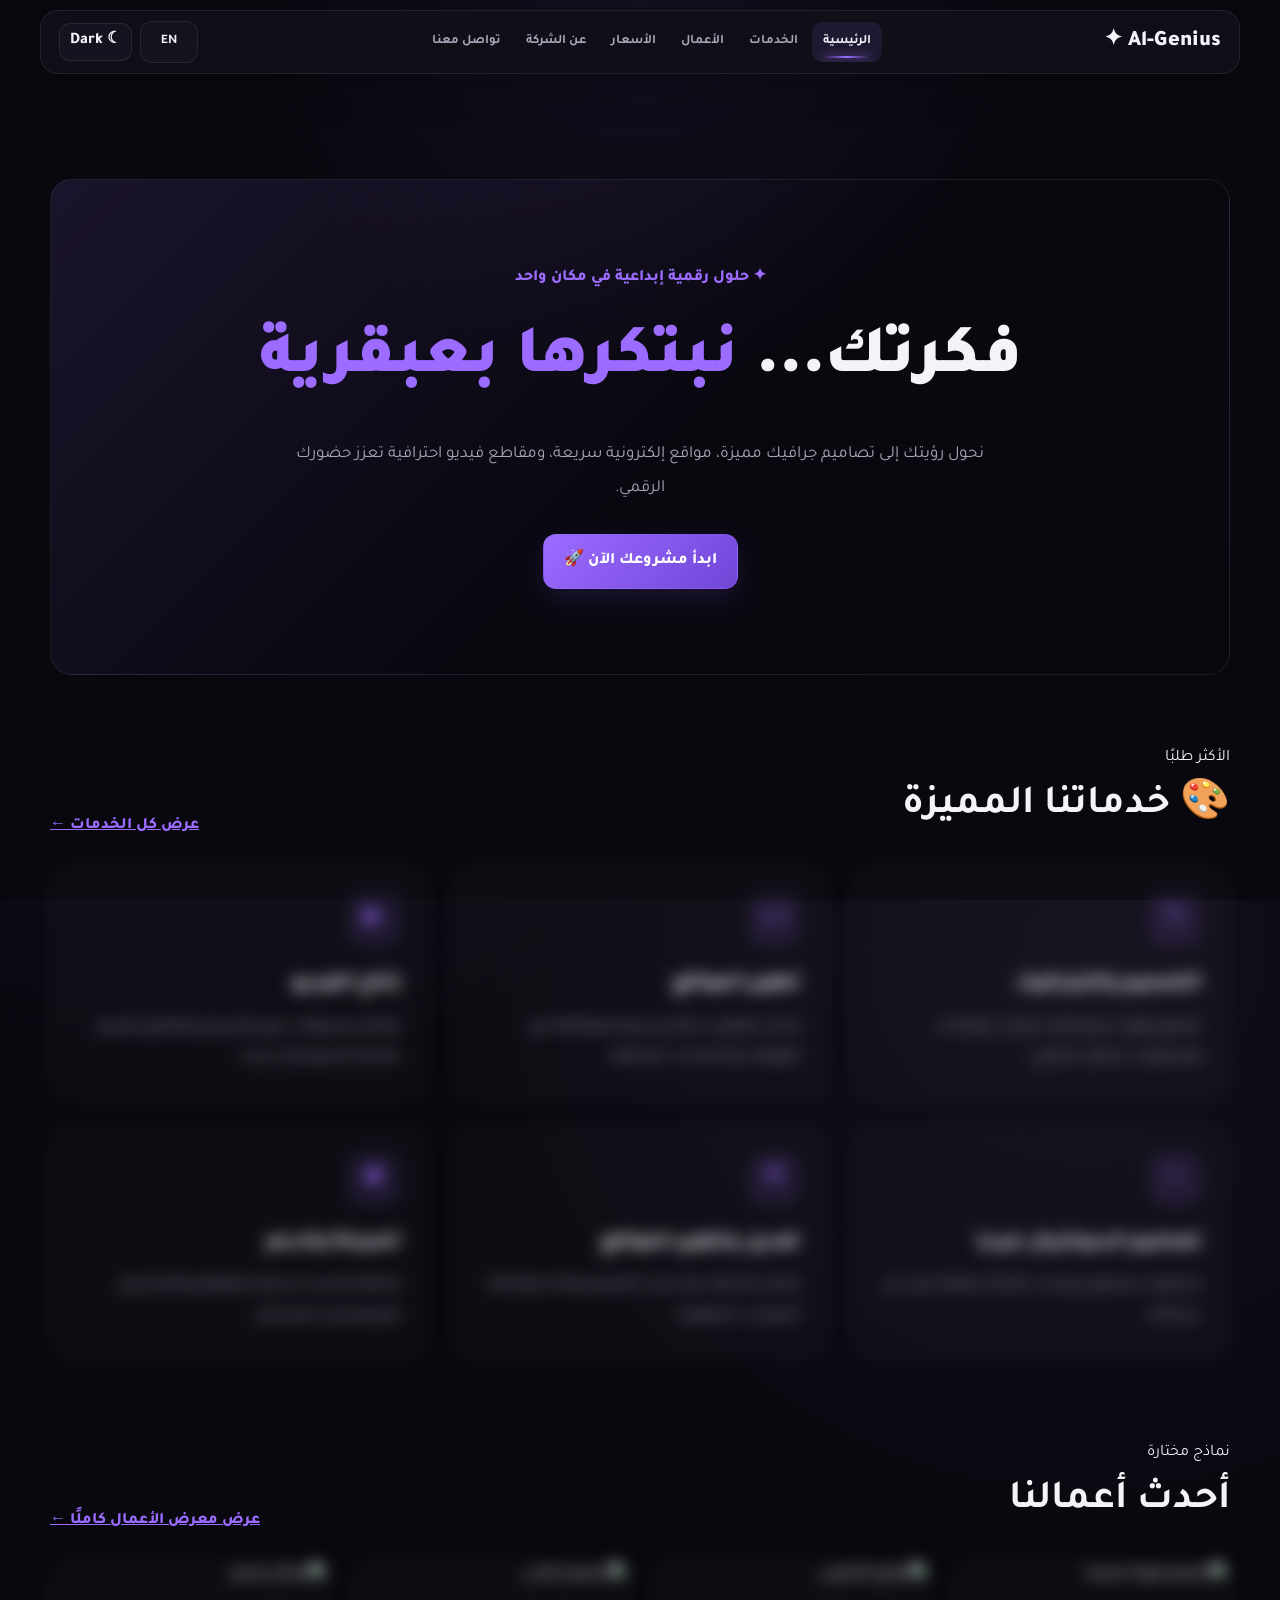
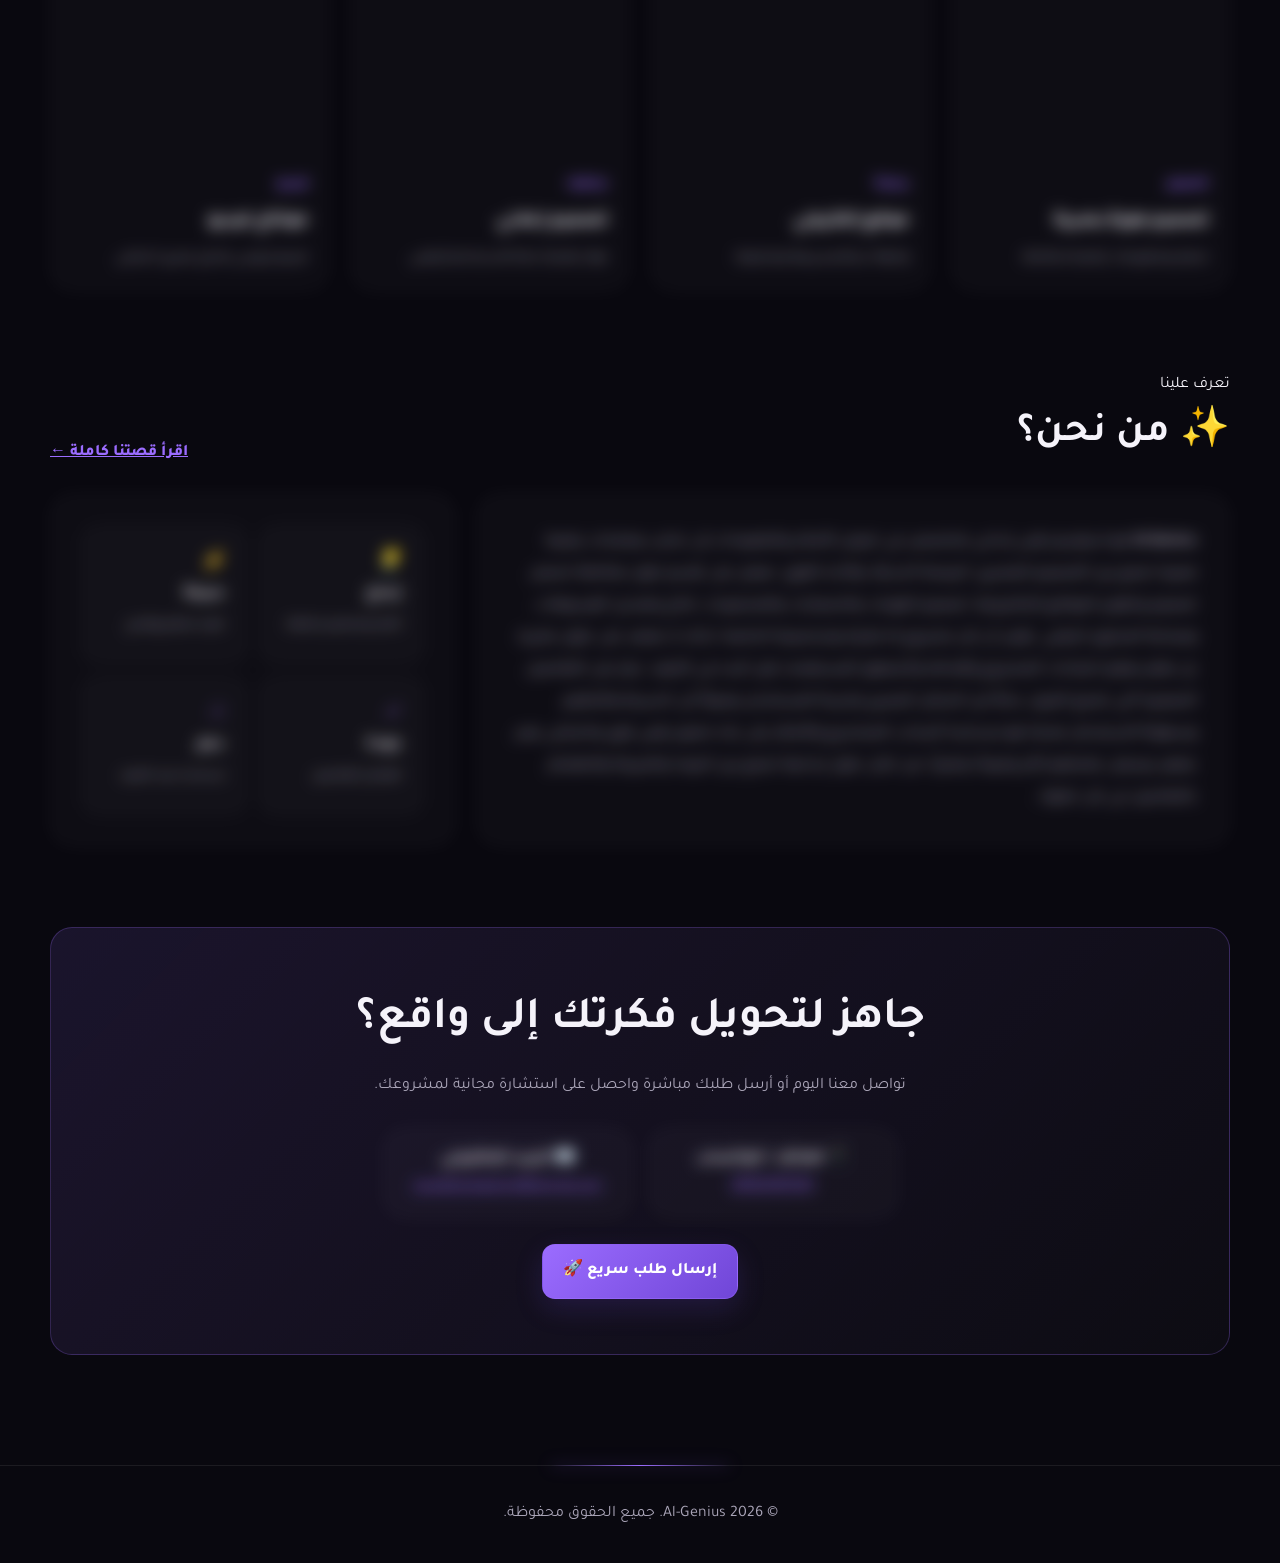
==== commit a3a4ae31: "Add files via upload" ====
--- a/index.html
+++ b/index.html
@@ -1,1413 +1,106 @@
-<!DOCTYPE html>
-<html lang="ar" dir="rtl">
-
-<head>
-<link rel="icon" type="image/png" href="favicon.png">
-
-<meta charset="UTF-8">
-<meta name="viewport" content="width=device-width, initial-scale=1.0">
-
-<meta name="description"
-content="Al-Genius - تصميم صور ويافطات، صناعة فيديوهات، وإنشاء مواقع إلكترونية حسب الطلب.">
-
-<title>Al-Genius | الإبداع يبدأ من فكرتك</title>
-
-<style>
-
-:root{
-    --bg:#07070a;
-    --surface:#0e0e13;
-    --surface2:#14141b;
-    --surface3:#1a1a23;
-    --text:#f7f7fb;
-    --muted:#9999a8;
-    --line:rgba(255,255,255,.09);
-    --accent:#9b6cff;
-    --accent2:#c5a8ff;
-    --accent-dark:#5b35b5;
-    --green:#25D366;
-    --radius:28px;
-    --shadow:0 25px 80px rgba(0,0,0,.45);
-}
-
-*{margin:0;padding:0;box-sizing:border-box}
-html{scroll-behavior:smooth}
-body{
-    font-family:Arial,Tahoma,sans-serif;
-    background:var(--bg);
-    color:var(--text);
-    line-height:1.75;
-    overflow-x:hidden;
-}
-body::before{
-    content:"";position:fixed;inset:0;pointer-events:none;z-index:-1;
-    background:
-      radial-gradient(circle at 12% 10%,rgba(155,108,255,.13),transparent 28%),
-      radial-gradient(circle at 88% 42%,rgba(104,70,190,.09),transparent 25%);
-}
-a{color:inherit;text-decoration:none}
-button,input,textarea,select{font-family:inherit}
-
-/* dark/light toggle is intentionally always premium dark */
-body.dark{--bg:#030305;--surface:#0a0a0e;--surface2:#111117;--surface3:#17171f}
-body.dark header{background:rgba(7,7,10,.82)}
-body.dark .card,body.dark .price-card,body.dark .review,
-body.dark .faq-item,body.dark .step,body.dark .order-box{
-    background:var(--surface);
-}
-body.dark input,body.dark textarea,body.dark select{
-    background:#0b0b10;color:#fff;border-color:var(--line)
-}
-
-/* LOADER */
-.loader{position:fixed;inset:0;background:#050506;color:#fff;display:flex;align-items:center;justify-content:center;z-index:99999;transition:.6s}
-.loader.hide{opacity:0;visibility:hidden}
-.loader-content{text-align:center}
-.loader-logo{
-    font-size:54px;font-weight:900;letter-spacing:-3px;
-    background:linear-gradient(100deg,#fff,#c6a9ff,#7b4ee8);
-    -webkit-background-clip:text;background-clip:text;color:transparent
-}
-.loader-line{width:220px;height:3px;background:#222;margin:24px auto;overflow:hidden;border-radius:10px}
-.loader-line::after{content:"";display:block;width:45%;height:100%;background:var(--accent);animation:loading 1.2s infinite}
-@keyframes loading{0%{transform:translateX(-220%)}100%{transform:translateX(420%)}}
-
-/* TOP BAR */
-.topbar{
-    min-height:36px;padding:7px 6%;
-    display:flex;align-items:center;justify-content:center;gap:30px;
-    background:#030305;color:#aaa;font-size:12px;border-bottom:1px solid var(--line)
-}
-.topbar span:first-child{color:#d8c7ff}
-
-/* HEADER */
-header{
-    position:sticky;top:12px;z-index:5000;
-    width:min(1180px,92%);margin:12px auto 0;
-    min-height:70px;padding:10px 12px 10px 18px;
-    display:flex;align-items:center;justify-content:space-between;gap:18px;
-    background:rgba(14,14,19,.82);backdrop-filter:blur(22px);
-    border:1px solid var(--line);border-radius:22px;
-    box-shadow:0 15px 50px rgba(0,0,0,.22)
-}
-.logo{
-    font-size:25px;font-weight:950;letter-spacing:-1.5px;
-    white-space:nowrap
-}
-.logo::before{
-    content:"A";display:inline-flex;width:35px;height:35px;margin-left:9px;
-    align-items:center;justify-content:center;border-radius:11px;
-    background:linear-gradient(145deg,#cdb7ff,#6940c7);
-    color:#09070f;font-size:20px;vertical-align:middle;
-    box-shadow:0 8px 25px rgba(155,108,255,.28)
-}
-.logo span{font-size:18px}
-.nav{display:flex;align-items:center;gap:4px}
-.nav a{
-    position:relative;padding:9px 12px;color:#bdbdc9;font-size:13px;font-weight:bold;border-radius:12px;
-    transition:.25s
-}
-.nav a:hover{background:#1b1a22;color:#fff}
-.nav a::after{display:none}
-.header-buttons{display:flex;align-items:center;gap:8px}
-.theme-btn{
-    border:1px solid var(--line);background:#17171e;color:#fff;
-    padding:9px 13px;border-radius:14px;cursor:pointer;font-weight:bold;font-size:12px
-}
-.menu-btn{
-    display:none;border:1px solid var(--line);background:#17171e;color:#fff;
-    width:43px;height:43px;border-radius:14px;cursor:pointer
-}
-
-/* CREATOR */
-.creator-box{
-    width:min(1180px,92%);margin:18px auto 0;
-    background:linear-gradient(90deg,rgba(155,108,255,.08),rgba(255,255,255,.025));
-    color:#c7c7d2;text-align:center;padding:9px 15px;
-    border:1px solid var(--line);border-radius:14px
-}
-.creator-box span{display:none}
-.creator-box strong{font-size:12px;letter-spacing:.8px;color:#bfa6f8}
-
-/* HERO */
-.hero{
-    width:min(1180px,92%);margin:0 auto;
-    min-height:680px;padding:85px 0 80px;
-    display:grid;grid-template-columns:1.05fr .95fr;align-items:center;gap:75px;
-    background:none;position:relative
-}
-.hero::before{
-    content:"01";position:absolute;left:0;top:45px;
-    font-size:12px;color:#555;letter-spacing:3px
-}
-.hero h1{
-    font-size:clamp(52px,7vw,92px);line-height:.98;letter-spacing:-6px;margin:25px 0
-}
-.hero h1 span{display:block}
-.hero-highlight{
-    background:linear-gradient(100deg,#fff 5%,#a879ff 55%,#7043c7);
-    -webkit-background-clip:text;background-clip:text;color:transparent;
-    text-decoration:none;position:relative
-}
-.hero-highlight::after{
-    content:"";position:absolute;right:0;bottom:-10px;width:90px;height:5px;border-radius:20px;
-    background:var(--accent);box-shadow:0 0 25px rgba(155,108,255,.7)
-}
-.badge{
-    display:inline-flex;padding:8px 14px;border:1px solid rgba(155,108,255,.28);
-    border-radius:50px;background:rgba(155,108,255,.08);color:#d8c8ff;font-weight:bold;font-size:12px
-}
-.hero-description{max-width:620px;color:var(--muted);font-size:18px;line-height:2}
-.hero-buttons{display:flex;flex-wrap:wrap;gap:12px;margin-top:32px}
-.btn{
-    display:inline-flex;align-items:center;justify-content:center;gap:8px;
-    padding:14px 22px;border-radius:14px;border:1px solid var(--line);
-    font-weight:900;cursor:pointer;transition:.3s;font-size:14px
-}
-.btn:hover{transform:translateY(-4px);box-shadow:0 15px 35px rgba(0,0,0,.25)}
-.primary{
-    background:linear-gradient(135deg,#a879ff,#6539c5);color:#fff;border-color:transparent;
-    box-shadow:0 10px 35px rgba(117,67,205,.3)
-}
-.outline{background:#111117;color:#fff}
-.hero-note{margin-top:22px;color:#6f6f7c;font-size:12px}
-
-/* HERO VISUAL */
-.hero-visual{position:relative;height:590px;display:flex;align-items:center;justify-content:center}
-.hero-visual::before{
-    content:"";position:absolute;width:430px;height:430px;border-radius:50%;
-    background:radial-gradient(circle,rgba(155,108,255,.24),transparent 67%);
-    filter:blur(5px)
-}
-.hero-image{
-    width:82%;height:500px;object-fit:cover;border-radius:34px;
-    filter:brightness(.72) contrast(1.08);border:1px solid var(--line);
-    box-shadow:var(--shadow);transform:rotate(2deg);transition:.5s;position:relative
-}
-.hero-image:hover{transform:rotate(0) scale(1.025);filter:brightness(.9) contrast(1.05)}
-.floating{
-    position:absolute;background:rgba(18,18,24,.9);color:#fff;padding:15px 18px;
-    border-radius:17px;border:1px solid var(--line);box-shadow:0 18px 50px rgba(0,0,0,.35);
-    backdrop-filter:blur(15px);z-index:2
-}
-.float-top{top:65px;right:0}
-.float-bottom{bottom:55px;left:0}
-.float-number{font-size:28px;font-weight:900;color:#c8afff}
-
-/* STATS */
-.stats{
-    width:min(1180px,92%);margin:0 auto 30px;
-    display:grid;grid-template-columns:repeat(4,1fr);gap:10px;background:none
-}
-.stat{
-    background:var(--surface);border:1px solid var(--line);border-radius:18px;
-    text-align:right;padding:22px 24px;position:relative;overflow:hidden
-}
-.stat::after{
-    content:"";position:absolute;left:-25px;bottom:-35px;width:90px;height:90px;border-radius:50%;
-    background:rgba(155,108,255,.08)
-}
-.stat strong{display:block;font-size:30px;font-weight:950}
-.stat span{color:#777783;font-size:12px}
-
-/* SECTIONS */
-section{width:min(1180px,92%);margin:0 auto;padding:105px 0}
-.section-header{max-width:750px;margin:0 0 48px;text-align:right}
-.section-label{font-weight:900;letter-spacing:1px;color:#b796ff;font-size:12px}
-.section-header h2{font-size:clamp(38px,5vw,62px);line-height:1.08;letter-spacing:-3px;margin:13px 0}
-.section-header p{color:var(--muted);font-size:16px}
-
-/* SERVICES */
-.services{display:grid;grid-template-columns:repeat(3,1fr);gap:15px}
-.card{
-    background:var(--surface);border:1px solid var(--line);border-radius:25px;
-    overflow:hidden;box-shadow:none;transition:.4s;position:relative
-}
-.card:hover{transform:translateY(-9px);border-color:rgba(155,108,255,.35);box-shadow:0 25px 60px rgba(0,0,0,.28)}
-.card-image{height:235px;overflow:hidden;position:relative}
-.card-image::after{content:"";position:absolute;inset:0;background:linear-gradient(0deg,rgba(5,5,8,.55),transparent 55%)}
-.card-image img{width:100%;height:100%;object-fit:cover;filter:saturate(.65) contrast(1.05);transition:.5s}
-.card:hover img{transform:scale(1.07);filter:saturate(.9)}
-.card-body{padding:25px}
-.card-icon{
-    width:50px;height:50px;display:flex;align-items:center;justify-content:center;
-    background:#1a1722;color:#d1bdff;border:1px solid rgba(155,108,255,.18);
-    border-radius:15px;font-size:23px;margin-top:-48px;position:relative;z-index:2
-}
-.card h3{font-size:22px;margin:18px 0 8px}
-.card p{color:var(--muted);font-size:14px}
-.card-link{display:inline-block;margin-top:20px;color:#c2a6ff;font-weight:900;font-size:13px}
-
-/* LIGHT / FEATURE */
-.light{background:transparent}
-.feature{
-    display:grid;grid-template-columns:.9fr 1.1fr;gap:70px;align-items:center;
-    padding:45px;border:1px solid var(--line);border-radius:35px;background:linear-gradient(145deg,#0d0d12,#0a0a0e)
-}
-.feature-image{width:100%;height:490px;object-fit:cover;border-radius:25px;filter:saturate(.55);border:1px solid var(--line)}
-.feature-content h2{font-size:clamp(38px,5vw,60px);line-height:1.05;letter-spacing:-3px;margin:15px 0}
-.feature-content p{color:var(--muted);font-size:16px}
-.features-list{list-style:none;margin-top:25px}
-.features-list li{display:flex;align-items:center;gap:12px;padding:12px 0;border-bottom:1px solid var(--line);font-weight:bold;font-size:14px}
-.check{width:30px;height:30px;display:flex;align-items:center;justify-content:center;background:#20172f;color:#cdb6ff;border-radius:10px}
-
-/* PORTFOLIO */
-.portfolio{
-    width:100%;max-width:none;padding-left:4%;padding-right:4%;
-    background:#050507;border-top:1px solid var(--line);border-bottom:1px solid var(--line)
-}
-.portfolio .section-header{width:min(1180px,92%);margin:0 auto 42px}
-.portfolio .section-header p{color:#777783}
-.filters{display:flex;justify-content:flex-start;flex-wrap:wrap;gap:8px;width:min(1180px,92%);margin:0 auto 25px}
-.filter{padding:9px 17px;border:1px solid #27262e;background:#0c0c11;color:#aaa;border-radius:12px;cursor:pointer;font-size:12px}
-.filter.active,.filter:hover{background:#c2a7ff;color:#09070f;border-color:#c2a7ff}
-.gallery{
-    width:min(1180px,92%);margin:auto;
-    display:grid;grid-template-columns:1.35fr .9fr .9fr;grid-auto-rows:270px;gap:12px
-}
-.gallery-item{position:relative;height:auto;overflow:hidden;border-radius:20px;border:1px solid var(--line)}
-.gallery-item:nth-child(1){grid-row:span 2}
-.gallery-item:nth-child(4){grid-column:span 2}
-.gallery-item img{width:100%;height:100%;object-fit:cover;transition:.5s;filter:saturate(.65)}
-.gallery-item:hover img{transform:scale(1.08);filter:saturate(1)}
-.gallery-overlay{right:0;left:0;bottom:0;padding:22px;background:linear-gradient(transparent,rgba(0,0,0,.9));font-size:16px;font-weight:bold}
-
-/* STEPS */
-.steps{display:grid;grid-template-columns:repeat(4,1fr);gap:12px}
-.step{
-    padding:28px;background:var(--surface);border:1px solid var(--line);border-radius:23px;
-    position:relative;overflow:hidden
-}
-.step-number{font-size:48px;font-weight:950;color:#2a2633;line-height:1}
-.step h3{margin:18px 0 7px;font-size:20px}
-.step p{color:var(--muted);font-size:13px}
-.step::before{content:"";position:absolute;right:0;top:0;width:55px;height:3px;background:var(--accent)}
-
-/* PRICING */
-.pricing{display:grid;grid-template-columns:repeat(3,1fr);gap:15px;align-items:stretch}
-.price-card{
-    padding:32px;background:var(--surface);border:1px solid var(--line);border-radius:25px;position:relative
-}
-.price-card.featured{
-    background:linear-gradient(150deg,#191122,#0e0c13);border-color:rgba(155,108,255,.42);transform:translateY(-10px);
-    box-shadow:0 25px 70px rgba(0,0,0,.35)
-}
-.popular{position:absolute;top:18px;left:18px;padding:6px 11px;background:#bda0ff;color:#100c17;border-radius:10px;font-size:10px;font-weight:900}
-.price{font-size:34px;font-weight:950;margin:18px 0}
-.price-card p{color:var(--muted);font-size:13px}
-.price-card ul{list-style:none;margin:22px 0}
-.price-card li{padding:9px 0;border-bottom:1px solid var(--line);font-size:13px;color:#c2c2cc}
-
-/* REVIEWS */
-.reviews{display:grid;grid-template-columns:repeat(3,1fr);gap:15px}
-.review{padding:27px;background:var(--surface);border:1px solid var(--line);border-radius:23px}
-.stars{font-size:17px;letter-spacing:2px}
-.review p{color:var(--muted);margin:17px 0;font-size:14px}
-.review-name{font-weight:900;color:#c5b0ef;font-size:13px}
-
-/* FAQ */
-.faq{max-width:900px;margin:auto}
-.faq-item{background:var(--surface);border:1px solid var(--line);border-radius:16px;margin-bottom:9px;overflow:hidden}
-.faq-question{width:100%;padding:20px;border:0;background:transparent;color:var(--text);text-align:right;font-size:15px;font-weight:bold;cursor:pointer;display:flex;justify-content:space-between}
-.faq-answer{display:none;padding:0 20px 20px;color:var(--muted);font-size:13px}
-.faq-item.open .faq-answer{display:block}
-
-/* ORDER */
-.order{width:100%;max-width:none;padding-left:4%;padding-right:4%;background:#050507}
-.order .section-header,.order-box{width:min(1000px,92%);margin-left:auto;margin-right:auto}
-.order-box{padding:42px;background:var(--surface);border:1px solid var(--line);border-radius:30px;box-shadow:var(--shadow)}
-.form-grid{display:grid;grid-template-columns:1fr 1fr;gap:18px}
-.field{display:flex;flex-direction:column;gap:7px}
-.field.full{grid-column:1/-1}
-.field label{font-weight:bold;font-size:13px;color:#cfcfd7}
-input,select,textarea{width:100%;padding:14px 15px;border:1px solid var(--line);border-radius:13px;outline:none;font-size:14px;background:#09090d;color:#fff}
-input:focus,select:focus,textarea:focus{border-color:rgba(155,108,255,.65);box-shadow:0 0 0 3px rgba(155,108,255,.08)}
-textarea{min-height:160px;resize:vertical}
-.submit{margin-top:18px;padding:15px 25px;border:0;border-radius:13px;background:linear-gradient(135deg,#a879ff,#6539c5);color:#fff;font-weight:900;cursor:pointer}
-
-/* CONTACT */
-.contact{width:100%;max-width:none;text-align:center;background:linear-gradient(135deg,#120c1d,#060608);border-top:1px solid var(--line)}
-.contact h2{font-size:clamp(48px,8vw,92px);line-height:.95;letter-spacing:-5px}
-.contact p{color:#858590;font-size:17px;margin:18px 0}
-.contact-buttons{display:flex;justify-content:center;flex-wrap:wrap;gap:10px;margin-top:25px}
-.contact-btn{padding:14px 25px;border-radius:13px;background:#fff;color:#09070c;font-weight:bold;font-size:13px}
-
-/* FOOTER */
-footer{background:#030305;color:#777;text-align:center;padding:55px 7%;border-top:1px solid var(--line)}
-.footer-logo{color:#fff;font-size:32px;font-weight:950;letter-spacing:-2px}
-.socials{display:flex;justify-content:center;gap:9px;margin:22px 0}
-.social{width:43px;height:43px;border:1px solid #292830;border-radius:13px;display:flex;align-items:center;justify-content:center;color:#bbb}
-.social:hover{background:#18151f;color:#fff;border-color:#594181}
-footer strong{color:#c5a8ff}
-footer small{display:block;margin-top:10px;color:#4f4f59}
-
-/* FLOATING */
-.whatsapp{
-    position:fixed;bottom:22px;left:22px;width:58px;height:58px;border-radius:17px;
-    background:var(--green);color:#fff;display:flex;align-items:center;justify-content:center;
-    font-size:27px;z-index:9999;box-shadow:0 12px 35px rgba(37,211,102,.2);transition:.3s
-}
-.whatsapp:hover{transform:translateY(-5px) scale(1.04)}
-.top{
-    position:fixed;right:22px;bottom:22px;width:48px;height:48px;border:1px solid var(--line);
-    border-radius:14px;background:#17171d;color:#fff;cursor:pointer;display:none;z-index:9998
-}
-
-/* MOBILE */
-@media(max-width:1100px){
-    .nav{display:none}
-    .menu-btn{display:block}
-    .hero{grid-template-columns:1fr;gap:35px;padding-top:65px}
-    .hero-visual{height:500px}
-    .hero-image{height:450px}
-    .services,.pricing{grid-template-columns:1fr 1fr}
-    .steps{grid-template-columns:1fr 1fr}
-    .reviews{grid-template-columns:1fr 1fr}
-    .price-card.featured{transform:none}
-}
-@media(max-width:700px){
-    .topbar{gap:10px;font-size:9px;white-space:nowrap}
-    header{top:7px;width:94%;margin-top:7px}
-    .logo{font-size:20px}
-    .logo::before{width:31px;height:31px;font-size:17px}
-    .theme-btn{font-size:10px;padding:8px 10px}
-    .creator-box{margin-top:12px}
-    section{padding:72px 0}
-    .hero{padding:60px 0 55px}
-    .hero h1{font-size:51px;letter-spacing:-4px}
-    .hero-description{font-size:16px}
-    .hero-visual{height:430px}
-    .hero-image{width:92%;height:370px}
-    .float-top{right:-2px;top:35px}.float-bottom{left:-2px;bottom:25px}
-    .stats{grid-template-columns:1fr 1fr}
-    .stat{padding:18px}
-    .stat strong{font-size:25px}
-    .services,.gallery,.steps,.pricing,.reviews{grid-template-columns:1fr}
-    .feature{grid-template-columns:1fr;padding:22px;gap:35px}
-    .feature-image{height:330px}
-    .gallery{display:grid;grid-auto-rows:260px}
-    .gallery-item:nth-child(1),.gallery-item:nth-child(4){grid-row:auto;grid-column:auto}
-    .order{padding-left:0;padding-right:0}
-    .form-grid{grid-template-columns:1fr}
-    .field.full{grid-column:auto}
-    .order-box{padding:23px}
-    .contact h2{font-size:55px}
-    .contact p{font-size:14px}
-}
-
-</style>
-</head>
-
-<body>
-
-<!-- LOADER -->
-<div class="loader" id="loader">
-    <div class="loader-content">
-        <div class="loader-logo">Al-Genius ✦</div>
-        <div class="loader-line"></div>
-        <div>جاري تحميل الإبداع...</div>
-    </div>
-</div>
-
-<!-- TOP BAR -->
-<div class="topbar">
-    <span>✨ تصميم حسب الطلب</span>
-    <span>🎨 صور ويافطات</span>
-    <span>🌐 مواقع إلكترونية</span>
-    <span>🚀 أفكار إبداعية</span>
-</div>
-
-<!-- HEADER -->
-<header>
-
-    <div class="logo">
-        Al-Genius ✦
-    </div>
-
-    <nav class="nav">
-        <a href="#home">الرئيسية</a>
-        <a href="#services">الخدمات</a>
-        <a href="#portfolio">أعمالنا</a>
-        <a href="#process">طريقة العمل</a>
-        <a href="#pricing">الباقات</a>
-        <a href="#order">اطلب الآن</a>
-        <a href="#contact">تواصل</a>
-    </nav>
-
-    <div class="header-buttons">
-
-        <button class="theme-btn" onclick="toggleTheme()">
-            🌙 الوضع الداكن
-        </button>
-
-        <button class="menu-btn" onclick="mobileMenu()">
-            ☰
-        </button>
-
-    </div>
-
-</header>
-
-<!-- CREATOR -->
-<div class="creator-box">
-    <strong>Youssef Ahmed</strong>
-</div>
-
-<!-- HERO -->
-<section class="hero" id="home">
-
-    <div>
-
-        <div class="badge">
-            ✨ مرحبًا بك في Al-Genius
-        </div>
-
-        <h1>
-            فكرتك...
-            <span>نصنع منها</span>
-            <span class="hero-highlight">إبداعًا.</span>
-        </h1>
-
-        <p class="hero-description">
-            في Al-Genius نحول أفكارك إلى تصميمات احترافية،
-            يافطات جذابة، فيديوهات إبداعية ومواقع إلكترونية
-            مصممة خصيصًا حسب طلبك.
-        </p>
-
-        <div class="hero-buttons">
-
-            <a href="#services" class="btn primary">
-                🚀 اكتشف خدماتنا
-            </a>
-
-            <a href="#order" class="btn outline">
-                📝 اطلب مشروعك
-            </a>
-
-        </div>
-
-        <div class="hero-note">
-            ⭐ الجودة تبدأ بفكرة جيدة... ونحن نساعدك في تطويرها.
-        </div>
-
-    </div>
-
-    <div class="hero-visual">
-
-        <img
-            class="hero-image"
-            src="https://images.unsplash.com/photo-1558655146-d09347e92766?auto=format&fit=crop&w=1200&q=90"
-            alt="Al-Genius">
-
-        <div class="floating float-top">
-            🎨
-            <br>
-            <strong>تصميم احترافي</strong>
-        </div>
-
-        <div class="floating float-bottom">
-            <div class="float-number">3+</div>
-            <small>خدمات إبداعية</small>
-        </div>
-
-    </div>
-
-</section>
-
-<!-- STATS -->
-<div class="stats">
-
-    <div class="stat">
-        <strong>100%</strong>
-        <span>حسب الطلب</span>
-    </div>
-
-    <div class="stat">
-        <strong>3+</strong>
-        <span>خدمات</span>
-    </div>
-
-    <div class="stat">
-        <strong>24/7</strong>
-        <span>استقبال الطلبات</span>
-    </div>
-
-    <div class="stat">
-        <strong>∞</strong>
-        <span>أفكار جديدة</span>
-    </div>
-
-</div>
-
-<!-- SERVICES -->
-<section id="services">
-
-    <div class="section-header">
-        <div class="section-label">✦ خدماتنا</div>
-
-        <h2>كل ما تحتاجه لفكرتك</h2>
-
-        <p>خدمات إبداعية متعددة في مكان واحد.</p>
-    </div>
-
-    <div class="services">
-
-        <article class="card">
-
-            <div class="card-image">
-                <img
-                    src="https://images.unsplash.com/photo-1561070791-2526d30994b5?auto=format&fit=crop&w=1000&q=90"
-                    alt="Graphic Design">
-            </div>
-
-            <div class="card-body">
-
-                <div class="card-icon">🎨</div>
-
-                <h3>تصميم الصور واليافطات</h3>
-
-                <p>
-                    تصميم بوستات وإعلانات ويافطات وشعارات
-                    وتصميمات للسوشيال ميديا.
-                </p>
-
-                <a href="#order" class="card-link">
-                    اطلب التصميم ←
-                </a>
-
-            </div>
-
-        </article>
-
-        <article class="card">
-
-            <div class="card-image">
-                <img
-                    src="https://images.unsplash.com/photo-1492724441997-5dc865305da7?auto=format&fit=crop&w=1000&q=90"
-                    alt="Video">
-            </div>
-
-            <div class="card-body">
-
-                <div class="card-icon">🎬</div>
-
-                <h3>صناعة الفيديوهات</h3>
-
-                <p>
-                    فيديوهات إعلانية ومحتوى مرئي جذاب
-                    للسوشيال ميديا.
-                </p>
-
-                <a href="#order" class="card-link">
-                    اطلب الفيديو ←
-                </a>
-
-            </div>
-
-        </article>
-
-        <article class="card">
-
-            <div class="card-image">
-                <img
-                    src="https://images.unsplash.com/photo-1467232004584-a241de8bcf5d?auto=format&fit=crop&w=1000&q=90"
-                    alt="Website">
-            </div>
-
-            <div class="card-body">
-
-                <div class="card-icon">🌐</div>
-
-                <h3>إنشاء المواقع</h3>
-
-                <p>
-                    مواقع حديثة وسريعة ومتجاوبة تعمل
-                    على الكمبيوتر والموبايل.
-                </p>
-
-                <a href="#order" class="card-link">
-                    اطلب موقعك ←
-                </a>
-
-            </div>
-
-        </article>
-
-    </div>
-
-</section>
-
-<!-- WHY -->
-<section class="light">
-
-    <div class="feature">
-
-        <div>
-            <img
-                class="feature-image"
-                src="https://images.unsplash.com/photo-1552664730-d307ca884978?auto=format&fit=crop&w=1200&q=90"
-                alt="Creative Team">
-        </div>
-
-        <div class="feature-content">
-
-            <div class="section-label">
-                ✦ لماذا Al-Genius؟
-            </div>
-
-            <h2>
-                مش مجرد تصميم...
-                <br>
-                دي فكرتك بشكل جديد.
-            </h2>
-
-            <p>
-                هدفنا إننا نفهم فكرتك أولًا،
-                وبعدها نحولها إلى شيء بصري واضح
-                وجذاب ومناسب لاحتياجاتك.
-            </p>
-
-            <ul class="features-list">
-
-                <li>
-                    <span class="check">✓</span>
-                    تصميم حسب طلبك
-                </li>
-
-                <li>
-                    <span class="check">✓</span>
-                    أفكار عصرية وجذابة
-                </li>
-
-                <li>
-                    <span class="check">✓</span>
-                    تصميم متجاوب مع الموبايل
-                </li>
-
-                <li>
-                    <span class="check">✓</span>
-                    تعديلات حسب احتياجك
-                </li>
-
-                <li>
-                    <span class="check">✓</span>
-                    تسليم جاهز للاستخدام
-                </li>
-
-            </ul>
-
-        </div>
-
-    </div>
-
-</section>
-
-<!-- PORTFOLIO -->
-<section id="portfolio" class="portfolio">
-
-    <div class="section-header">
-
-        <div class="section-label">
-            ✦ PORTFOLIO
-        </div>
-
-        <h2>معرض الأعمال</h2>
-
-        <p>
-            بعض الأمثلة على أنواع المشاريع التي يمكن تنفيذها.
-        </p>
-
-    </div>
-
-    <div class="filters">
-
-        <button class="filter active"
-        onclick="filterGallery('all',this)">
-            الكل
-        </button>
-
-        <button class="filter"
-        onclick="filterGallery('design',this)">
-            التصميم
-        </button>
-
-        <button class="filter"
-        onclick="filterGallery('web',this)">
-            المواقع
-        </button>
-
-        <button class="filter"
-        onclick="filterGallery('branding',this)">
-            الهوية
-        </button>
-
-    </div>
-
-    <div class="gallery">
-
-        <div class="gallery-item design">
-            <img src="https://images.unsplash.com/photo-1559028012-481c04fa702d?auto=format&fit=crop&w=1000&q=90">
-            <div class="gallery-overlay">🎨 تصميم إعلاني</div>
-        </div>
-
-        <div class="gallery-item branding">
-            <img src="https://images.unsplash.com/photo-1541701494587-cb58502866ab?auto=format&fit=crop&w=1000&q=90">
-            <div class="gallery-overlay">🖌️ هوية بصرية</div>
-        </div>
-
-        <div class="gallery-item web">
-            <img src="https://images.unsplash.com/photo-1555066931-4365d14bab8c?auto=format&fit=crop&w=1000&q=90">
-            <div class="gallery-overlay">💻 تصميم موقع</div>
-        </div>
-
-        <div class="gallery-item design">
-            <img src="https://images.unsplash.com/photo-1561070791-2526d30994b5?auto=format&fit=crop&w=1000&q=90">
-            <div class="gallery-overlay">📢 بوستر إعلاني</div>
-        </div>
-
-        <div class="gallery-item web">
-            <img src="https://images.unsplash.com/photo-1498050108023-c5249f4df085?auto=format&fit=crop&w=1000&q=90">
-            <div class="gallery-overlay">🌐 موقع إلكتروني</div>
-        </div>
-
-        <div class="gallery-item branding">
-            <img src="https://images.unsplash.com/photo-1558655146-9f40138edfeb?auto=format&fit=crop&w=1000&q=90">
-            <div class="gallery-overlay">✨ تصميم إبداعي</div>
-        </div>
-
-    </div>
-
-</section>
-
-<!-- PROCESS -->
-<section id="process">
-
-    <div class="section-header">
-
-        <div class="section-label">
-            ✦ طريقة العمل
-        </div>
-
-        <h2>من الفكرة إلى النتيجة</h2>
-
-        <p>خطوات بسيطة للحصول على مشروعك.</p>
-
-    </div>
-
-    <div class="steps">
-
-        <div class="step">
-            <div class="step-number">01</div>
-            <h3>أرسل فكرتك</h3>
-            <p>اشرح لنا ما الذي تريد تنفيذه.</p>
-        </div>
-
-        <div class="step">
-            <div class="step-number">02</div>
-            <h3>نجهز التصميم</h3>
-            <p>نحول فكرتك إلى تصور احترافي.</p>
-        </div>
-
-        <div class="step">
-            <div class="step-number">03</div>
-            <h3>المراجعة</h3>
-            <p>نراجع التفاصيل وننفذ التعديلات.</p>
-        </div>
-
-        <div class="step">
-            <div class="step-number">04</div>
-            <h3>التسليم</h3>
-            <p>تستلم مشروعك جاهزًا للاستخدام.</p>
-        </div>
-
-    </div>
-
-</section>
-
-<!-- PRICING -->
-<section id="pricing" class="light">
-
-    <div class="section-header">
-
-        <div class="section-label">
-            💎 الباقات
-        </div>
-
-        <h2>خدمات تناسب احتياجك</h2>
-
-        <p>السعر النهائي يحدد حسب تفاصيل المشروع.</p>
-
-    </div>
-
-    <div class="pricing">
-
-        <div class="price-card">
-
-            <h3>🎨 التصميم</h3>
-
-            <div class="price">حسب الطلب</div>
-
-            <p>مناسب للصور والبوستات واليافطات.</p>
-
-            <ul>
-                <li>✓ تصميم احترافي</li>
-                <li>✓ مقاسات مختلفة</li>
-                <li>✓ تعديلات</li>
-                <li>✓ ملف جاهز للنشر</li>
-            </ul>
-
-            <a href="#order" class="btn primary">
-                اطلب الآن
-            </a>
-
-        </div>
-
-        <div class="price-card featured">
-
-            <div class="popular">
-                الأكثر طلبًا
-            </div>
-
-            <h3>🚀 المشروع الكامل</h3>
-
-            <div class="price">حسب الطلب</div>
-
-            <p>تصميم + فيديو + موقع حسب احتياجك.</p>
-
-            <ul>
-                <li>✓ تخطيط المشروع</li>
-                <li>✓ تصميم احترافي</li>
-                <li>✓ محتوى مرئي</li>
-                <li>✓ موقع حسب الطلب</li>
-            </ul>
-
-            <a href="#order" class="btn outline">
-                ابدأ مشروعك
-            </a>
-
-        </div>
-
-        <div class="price-card">
-
-            <h3>🌐 الموقع</h3>
-
-            <div class="price">حسب الطلب</div>
-
-            <p>موقع حديث مناسب لنشاطك.</p>
-
-            <ul>
-                <li>✓ تصميم حديث</li>
-                <li>✓ متجاوب مع الهاتف</li>
-                <li>✓ أقسام حسب الطلب</li>
-                <li>✓ جاهز للنشر</li>
-            </ul>
-
-            <a href="#order" class="btn primary">
-                اطلب موقعك
-            </a>
-
-        </div>
-
-    </div>
-
-</section>
-
-<!-- REVIEWS -->
-<section>
-
-    <div class="section-header">
-
-        <div class="section-label">
-            ⭐ آراء العملاء
-        </div>
-
-        <h2>تجربة العميل تهمنا</h2>
-
-    </div>
-
-    <div class="reviews">
-
-        <div class="review">
-            <div class="stars">⭐⭐⭐⭐⭐</div>
-            <p>تصميم جميل جدًا وفكرة ممتازة والتعديلات كانت سهلة.</p>
-            <div class="review-name">عميل Al-Genius</div>
-        </div>
-
-        <div class="review">
-            <div class="stars">⭐⭐⭐⭐⭐</div>
-            <p>الموقع شكله احترافي وسهل الاستخدام على الموبايل.</p>
-            <div class="review-name">عميل Al-Genius</div>
-        </div>
-
-        <div class="review">
-            <div class="stars">⭐⭐⭐⭐⭐</div>
-            <p>الخدمة كانت مناسبة جدًا للفكرة التي طلبتها.</p>
-            <div class="review-name">عميل Al-Genius</div>
-        </div>
-
-    </div>
-
-</section>
-
-<!-- FAQ -->
-<section class="light">
-
-    <div class="section-header">
-
-        <div class="section-label">❓ FAQ</div>
-
-        <h2>الأسئلة الشائعة</h2>
-
-    </div>
-
-    <div class="faq">
-
-        <div class="faq-item">
-
-            <button class="faq-question"
-            onclick="toggleFAQ(this)">
-                <span>هل يمكن تنفيذ فكرة خاصة بي؟</span>
-                <b>＋</b>
-            </button>
-
-            <div class="faq-answer">
-                نعم، يمكنك إرسال فكرتك وسنحدد معك التفاصيل المطلوبة.
-            </div>
-
-        </div>
-
-        <div class="faq-item">
-
-            <button class="faq-question"
-            onclick="toggleFAQ(this)">
-                <span>هل المواقع تعمل على الهاتف؟</span>
-                <b>＋</b>
-            </button>
-
-            <div class="faq-answer">
-                نعم، يمكن تصميم الموقع ليعمل على الكمبيوتر والتابلت والموبايل.
-            </div>
-
-        </div>
-
-        <div class="faq-item">
-
-            <button class="faq-question"
-            onclick="toggleFAQ(this)">
-                <span>هل يمكن تعديل التصميم؟</span>
-                <b>＋</b>
-            </button>
-
-            <div class="faq-answer">
-                نعم، يمكن إجراء التعديلات المطلوبة حسب طبيعة المشروع.
-            </div>
-
-        </div>
-
-    </div>
-
-</section>
-
-<!-- ORDER -->
-<section id="order" class="order">
-
-    <div class="section-header">
-
-        <div class="section-label">📝 اطلب مشروعك</div>
-
-        <h2>احكي لنا عن فكرتك</h2>
-
-        <p>
-            املأ البيانات وسيتم إرسال الطلب عبر واتساب.
-        </p>
-
-    </div>
-
-    <div class="order-box">
-
-        <form onsubmit="sendOrder(event)">
-
-            <div class="form-grid">
-
-                <div class="field">
-
-                    <label>الاسم</label>
-
-                    <input
-                        id="name"
-                        type="text"
-                        required
-                        placeholder="اكتب اسمك">
-
-                </div>
-
-                <div class="field">
-
-                    <label>نوع الخدمة</label>
-
-                    <select id="service">
-
-                        <option>تصميم صور</option>
-                        <option>تصميم يافطة</option>
-                        <option>صناعة فيديو</option>
-                        <option>إنشاء موقع</option>
-                        <option>مشروع كامل</option>
-                        <option>خدمة أخرى</option>
-
-                    </select>
-
-                </div>
-
-                <div class="field full">
-
-                    <label>تفاصيل المشروع</label>
-
-                    <textarea
-                        id="details"
-                        required
-                        placeholder="اكتب تفاصيل فكرتك هنا..."></textarea>
-
-                </div>
-
-            </div>
-
-            <button type="submit" class="submit">
-                💬 إرسال الطلب عبر واتساب
-            </button>
-
-        </form>
-
-    </div>
-
-</section>
-
-<!-- CONTACT -->
-<section id="contact" class="contact">
-
-    <h2>جاهز تبدأ؟</h2>
-
-    <p>
-        احكي لنا فكرتك ودع Al-Genius تبدأ الإبداع.
-    </p>
-
-    <div class="contact-buttons">
-
-        <a
-            href="https://wa.me/201012747531"
-            target="_blank"
-            class="contact-btn">
-            💬 واتساب
-        </a>
-
-        <a
-            href="tel:01012747531"
-            class="contact-btn">
-            📞 01012747531
-        </a>
-
-    </div>
-
-</section>
-
-<!-- FOOTER -->
-<footer>
-
-    <div class="footer-logo">
-        Al-Genius ✦
-    </div>
-
-    <p>
-        Design • Graphics • Websites
-    </p>
-
-    <div class="socials">
-
-        <a href="#home" class="social">⌂</a>
-
-        <a
-            href="https://wa.me/201012747531"
-            target="_blank"
-            class="social">
-            💬
-        </a>
-
-        <a href="#portfolio" class="social">★</a>
-
-    </div>
-
-    <p>
-        Prepared By: <strong>Youssef Ahmed</strong>
-    </p>
-
-    <small>
-        © 2026 Al-Genius — جميع الحقوق محفوظة
-    </small>
-
-</footer>
-
-<!-- WHATSAPP -->
-<a
-    href="https://wa.me/201012747531"
-    target="_blank"
-    class="whatsapp"
-    title="تواصل معنا عبر واتساب">
-    💬
-</a>
-
-<!-- TOP BUTTON -->
-<button
-    id="topBtn"
-    class="top"
-    onclick="window.scrollTo({top:0,behavior:'smooth'})">
-    ↑
-</button>
-
-<script>
-
-/* LOADER */
-
-window.addEventListener("load",function(){
-
-    setTimeout(function(){
-
-        document
-        .getElementById("loader")
-        .classList
-        .add("hide");
-
-    },700);
-
-});
-
-
-/* DARK MODE */
-
-function toggleTheme(){
-
-    document.body.classList.toggle("dark");
-
-    const button =
-    document.querySelector(".theme-btn");
-
-    if(document.body.classList.contains("dark")){
-
-        button.innerHTML="☀️ الوضع الفاتح";
-
-        localStorage.setItem(
-            "Al-GeniusTheme",
-            "dark"
-        );
-
-    }else{
-
-        button.innerHTML="🌙 الوضع الداكن";
-
-        localStorage.setItem(
-            "Al-GeniusTheme",
-            "light"
-        );
-
-    }
-
-}
-
-
-/* LOAD THEME */
-
-if(
-    localStorage.getItem("Al-GeniusTheme")
-    ===
-    "dark"
-){
-
-    document.body.classList.add("dark");
-
-    document.querySelector(".theme-btn")
-    .innerHTML="☀️ الوضع الفاتح";
-
-}
-
-
-/* GALLERY */
-
-function filterGallery(category,button){
-
-    document
-    .querySelectorAll(".filter")
-    .forEach(function(item){
-
-        item.classList.remove("active");
-
-    });
-
-    button.classList.add("active");
-
-    document
-    .querySelectorAll(".gallery-item")
-    .forEach(function(item){
-
-        if(
-            category==="all" ||
-            item.classList.contains(category)
-        ){
-
-            item.style.display="block";
-
-        }else{
-
-            item.style.display="none";
-
-        }
-
-    });
-
-}
-
-
-/* FAQ */
-
-function toggleFAQ(button){
-
-    const item=button.parentElement;
-
-    item.classList.toggle("open");
-
-    const icon=button.querySelector("b");
-
-    if(item.classList.contains("open")){
-
-        icon.textContent="−";
-
-    }else{
-
-        icon.textContent="＋";
-
-    }
-
-}
-
-
-/* WHATSAPP ORDER */
-
-function sendOrder(event){
-
-    event.preventDefault();
-
-    const name =
-    document.getElementById("name").value;
-
-    const service =
-    document.getElementById("service").value;
-
-    const details =
-    document.getElementById("details").value;
-
-    const message =
-    "مرحبًا Al-Genius 👋\n\n" +
-    "الاسم: " + name +
-    "\nالخدمة: " + service +
-    "\nتفاصيل المشروع: " + details;
-
-    const whatsappURL =
-    "https://wa.me/201012747531?text=" +
-    encodeURIComponent(message);
-
-    window.open(
-        whatsappURL,
-        "_blank"
-    );
-
-}
-
-
-/* TOP BUTTON */
-
-window.addEventListener("scroll",function(){
-
-    const button =
-    document.getElementById("topBtn");
-
-    if(window.scrollY>500){
-
-        button.style.display="block";
-
-    }else{
-
-        button.style.display="none";
-
-    }
-
-});
-
-
-/* MOBILE MENU */
-
-function mobileMenu(){
-
-    const nav =
-    document.querySelector(".nav");
-
-    if(nav.style.display==="flex"){
-
-        nav.style.display="none";
-
-    }else{
-
-        nav.style.display="flex";
-
-        nav.style.flexDirection="column";
-
-        nav.style.position="absolute";
-
-        nav.style.top="78px";
-
-        nav.style.right="0";
-
-        nav.style.left="0";
-
-        nav.style.padding="25px";
-
-        nav.style.background="var(--white)";
-
-        nav.style.borderBottom=
-        "1px solid var(--border)";
-
-    }
-
-}
-
-
-/* SMOOTH NAVIGATION */
-
-document
-.querySelectorAll('a[href^="#"]')
-.forEach(function(link){
-
-    link.addEventListener("click",function(){
-
-        const target =
-        document.querySelector(
-            this.getAttribute("href")
-        );
-
-        if(target){
-
-            target.scrollIntoView({
-                behavior:"smooth"
-            });
-
-        }
-
-    });
-
-});
-
-
-console.log(
-    "Al-Genius website is working successfully!"
-);
-
-</script>
-
-</body>
+<!DOCTYPE html>
+<html lang="ar" dir="rtl">
+<head>
+    <meta charset="UTF-8">
+    <meta name="viewport" content="width=device-width, initial-scale=1.0">
+    <title>Al-Genius | فكرتك... نبتكرها بعبقرية</title>
+    <link rel="stylesheet" href="style.css">
+</head>
+<body>
+<header>
+    <div class="logo">Al-Genius <span>✦</span></div>
+    <nav class="nav">
+        <a href="index.html" class="active">الرئيسية</a>
+        <a href="services.html">الخدمات</a>
+        <a href="portfolio.html">الأعمال</a>
+        <a href="prices.html">الأسعار</a>
+        <a href="about.html">عن الشركة</a>
+        <a href="contact.html">تواصل معنا</a>
+    </nav>
+
+<div class="header-actions">
+    <button class="language-toggle" id="languageBtn" type="button">EN</button>
+    <button class="theme-toggle-btn" id="themeBtn">☾ Dark</button>
+</div>
+
+</header>
+
+<main class="container">
+    <section class="home-hero">
+        <div class="home-kicker">✦ حلول رقمية إبداعية في مكان واحد</div>
+        <h1>فكرتك... <span>نبتكرها بعبقرية</span></h1>
+        <p>نحول رؤيتك إلى تصاميم جرافيك مميزة، مواقع إلكترونية سريعة، ومقاطع فيديو احترافية تعزز حضورك الرقمي.</p>
+        <a href="contact.html" class="btn">ابدأ مشروعك الآن 🚀</a>
+    </section>
+
+    <section class="section-preview">
+        <div class="section-head">
+            <div><div class="small-title">الأكثر طلبًا</div><h2>🎨 خدماتنا المميزة</h2></div>
+            <a href="services.html" class="more-link">عرض كل الخدمات ←</a>
+        </div>
+        <div class="home-services">
+            <div class="card home-card"><div class="icon">✎</div><h3>التصميم والتجرافيك</h3><p>تصميم هويات وشعارات وبنرات وإعلانات ومنشورات بشكل احترافي.</p></div>
+            <div class="card home-card"><div class="icon">&lt;/&gt;</div><h3>تطوير المواقع</h3><p>إنشاء مواقع حديثة وسريعة ومتوافقة مع الهواتف والشاشات المختلفة.</p></div>
+            <div class="card home-card"><div class="icon">▶</div><h3>إنتاج الفيديو</h3><p>مونتاج فيديوهات ترويجية وريلز ومقاطع قصيرة مناسبة للسوشيال ميديا.</p></div>
+            <div class="card home-card"><div class="icon">⌁</div><h3>تصاميم السوشيال ميديا</h3><p>منشورات وستوريز وبنرات إعلانية منظمة تعبر عن نشاطك.</p></div>
+            <div class="card home-card"><div class="icon">⚙</div><h3>تعديل وتطوير المواقع</h3><p>إصلاح الأخطاء وتحسين التصميم والأداء وإضافة المميزات المطلوبة.</p></div>
+            <div class="card home-card"><div class="icon">◉</div><h3>الصيانة والدعم</h3><p>متابعة وتحديث مستمر للمواقع والمشاريع الرقمية وحل المشاكل.</p></div>
+        </div>
+    </section>
+
+    <section class="section-preview">
+        <div class="section-head">
+            <div><div class="small-title">نماذج مختارة</div><h2>أحدث أعمالنا</h2></div>
+            <a href="portfolio.html" class="more-link">عرض معرض الأعمال كاملًا ←</a>
+        </div>
+        <div class="home-portfolio">
+            <article class="card home-project"><img src="https://images.unsplash.com/photo-1618005182384-a83a8bd57fbe?auto=format&fit=crop&w=700&q=80" alt="تصميم هوية بصرية"><div class="home-project-body"><span>تصميم</span><h3>تصميم هوية بصرية</h3><p>شعار ومطبوعات إعلانية متكاملة.</p></div></article>
+            <article class="card home-project"><img src="https://images.unsplash.com/photo-1507238691740-187a5b1d37b8?auto=format&fit=crop&w=700&q=80" alt="موقع إلكتروني"><div class="home-project-body"><span>برمجة</span><h3>موقع إلكتروني</h3><p>واجهة حديثة وسريعة ومتجاوبة.</p></div></article>
+            <article class="card home-project"><img src="https://images.unsplash.com/photo-1561070791-2526d30994b5?auto=format&fit=crop&w=700&q=80" alt="تصميم إعلاني"><div class="home-project-body"><span>جرافيك</span><h3>تصميم إعلاني</h3><p>مواد إعلانية جذابة للاستخدام الرقمي.</p></div></article>
+            <article class="card home-project"><img src="https://images.unsplash.com/photo-1574717024653-61fd2cf4d44d?auto=format&fit=crop&w=700&q=80" alt="مونتاج فيديو"><div class="home-project-body"><span>فيديو</span><h3>مونتاج فيديو</h3><p>فيديو ترويجي بإخراج بصري احترافي.</p></div></article>
+        </div>
+    </section>
+
+    <section class="section-preview">
+        <div class="section-head"><div><div class="small-title">تعرف علينا</div><h2>✨ من نحن؟</h2></div><a href="about.html" class="more-link">اقرأ قصتنا كاملة ←</a></div>
+        <div class="home-about">
+            <div class="card about-summary"><p><strong>Al-Genius</strong> هو استوديو رقمي إبداعي متخصص في تحويل الأفكار والطموحات إلى تجارب ومنتجات رقمية مميزة تجمع بين التصميم العصري، البرمجة الحديثة، والأداء القوي. نعمل على تقديم حلول متكاملة تشمل تصميم وتطوير المواقع الإلكترونية، تصميم الهويات والشعارات والمنشورات، إنتاج وتعديل الفيديوهات، وصناعة المحتوى الرقمي.
+
+نؤمن أن كل مشروع له فكرته وشخصيته الخاصة، لذلك لا نعتمد على حلول مكررة، بل نهتم بفهم احتياجات المشروع وأهدافه والجمهور المستهدف قبل البدء في التنفيذ. نركز على التفاصيل الصغيرة التي تصنع الفرق، بدايةً من الشكل البصري وتجربة المستخدم، وصولًا إلى السرعة والتنظيم وسهولة الاستخدام.
+
+هدفنا هو مساعدة أصحاب المشاريع والأفكار على بناء حضور رقمي قوي واحترافي يعبر عنهم، ويجعل علامتهم أكثر وضوحًا وتميزًا، من خلال حلول إبداعية تجمع بين الجودة والمرونة والاهتمام بالتفاصيل في كل خطوة.
+.</p></div>
+            <div class="card about-points">
+                <div class="mini-point"><i>💡</i><h4>إبداع</h4><p>أفكار وتصاميم مختلفة.</p></div>
+                <div class="mini-point"><i>⚡</i><h4>سرعة</h4><p>تنفيذ منظم وواضح.</p></div>
+                <div class="mini-point"><i>✓</i><h4>جودة</h4><p>اهتمام بالتفاصيل.</p></div>
+                <div class="mini-point"><i>♧</i><h4>دعم</h4><p>مساعدة بعد التنفيذ.</p></div>
+            </div>
+        </div>
+    </section>
+
+    <section class="home-cta">
+        <h2>جاهز لتحويل فكرتك إلى واقع؟</h2>
+        <p>تواصل معنا اليوم أو أرسل طلبك مباشرة واحصل على استشارة مجانية لمشروعك.</p>
+        <div class="contact-mini">
+            <div class="card"><strong>📱 الهاتف / الواتساب</strong><br><a href="https://wa.me/201012747531" target="_blank" style="color:var(--accent)">01012747531</a></div>
+            <div class="card"><strong>✉️ البريد الإلكتروني</strong><br><a href="mailto:yousefahmedsamir089@gmail.com" style="color:var(--accent);font-size:13px">yousefahmedsamir089@gmail.com</a></div>
+        </div>
+        <a href="contact.html" class="btn">إرسال طلب سريع 🚀</a>
+    </section>
+</main>
+
+<footer class="footer">
+    <div class="container">
+        <p>© 2026 Al-Genius. <span data-translate="جميع الحقوق محفوظة">جميع الحقوق محفوظة</span>.</p>
+    </div>
+</footer>
+
+<!-- Translation Dictionary -->
+<script src="translations.js"></script>
+
+<!-- Main JavaScript -->
+<script src="script.js"></script>
+
+</body>
 </html>
--- a/style.css
+++ b/style.css
@@ -0,0 +1,4792 @@
+/* =========================================================
+   AL-GENIUS
+   COMPLETE PREMIUM RESPONSIVE STYLE
+========================================================= */
+
+@import url('https://fonts.googleapis.com/css2?family=Tajawal:wght@300;400;500;600;700;800;900&display=swap');
+
+
+/* =========================================================
+   VARIABLES
+========================================================= */
+
+:root {
+    --bg: #09080f;
+    --bg-2: #0d0b14;
+    --surface: #11101a;
+    --surface-2: #15131f;
+
+    --text: #f5f3fa;
+    --text-muted: #aaa5b8;
+
+    --accent: #9b6cff;
+    --accent-2: #c084fc;
+    --accent-dark: #7046d7;
+
+    --border: rgba(255,255,255,.08);
+    --border-accent: rgba(155,108,255,.25);
+
+    --success: #55d98b;
+
+    --container: 1200px;
+
+    --radius-sm: 10px;
+    --radius-md: 16px;
+    --radius-lg: 24px;
+    --radius-xl: 32px;
+
+    --shadow:
+        0 20px 70px rgba(0,0,0,.25);
+
+    --transition:
+        .35s cubic-bezier(.16,1,.3,1);
+}
+
+
+/* =========================================================
+   LIGHT MODE
+========================================================= */
+
+body.light-mode {
+
+    --bg: #f7f6fa;
+    --bg-2: #ffffff;
+
+    --surface: #ffffff;
+    --surface-2: #f1eff7;
+
+    --text: #18151f;
+    --text-muted: #686274;
+
+    --border: rgba(20,15,30,.10);
+    --border-accent: rgba(112,70,215,.25);
+
+    background: var(--bg);
+    color: var(--text);
+}
+
+
+/* =========================================================
+   RESET
+========================================================= */
+
+* {
+    margin: 0;
+    padding: 0;
+    box-sizing: border-box;
+}
+
+html {
+    scroll-behavior: smooth;
+}
+
+body {
+    min-height: 100vh;
+
+    /* نفس الخلفية الأصلية في كل الموقع */
+    background:
+        radial-gradient(
+            circle at 15% 10%,
+            rgba(155,108,255,.08),
+            transparent 25%
+        ),
+        radial-gradient(
+            circle at 85% 30%,
+            rgba(192,132,252,.05),
+            transparent 25%
+        ),
+        var(--bg);
+
+    color: var(--text);
+
+    font-family: "Tajawal", sans-serif;
+
+    overflow-x: hidden;
+
+    line-height: 1.7;
+}
+
+
+/* =========================================================
+   PAGE BACKGROUND
+========================================================= */
+
+body::before {
+    content: "";
+
+    position: fixed;
+
+    inset: 0;
+
+    pointer-events: none;
+
+    z-index: -2;
+
+    background:
+        radial-gradient(
+            circle at 50% 0%,
+            rgba(155,108,255,.07),
+            transparent 35%
+        );
+}
+
+
+body::after {
+    content: "";
+
+    position: fixed;
+
+    top: 0;
+    bottom: 0;
+
+    left: -120px;
+
+    width: 2px;
+
+    pointer-events: none;
+
+    z-index: 9998;
+
+    background:
+        linear-gradient(
+            to bottom,
+            transparent,
+            rgba(155,108,255,.8),
+            rgba(192,132,252,.95),
+            rgba(155,108,255,.8),
+            transparent
+        );
+
+    box-shadow:
+        0 0 12px rgba(155,108,255,.7),
+        0 0 35px rgba(155,108,255,.35);
+
+    animation:
+        globalBeam 10s linear infinite;
+}
+
+@keyframes globalBeam {
+
+    0% {
+        left: -120px;
+        opacity: 0;
+    }
+
+    8% {
+        opacity: 1;
+    }
+
+    90% {
+        opacity: 1;
+    }
+
+    100% {
+        left: 110%;
+        opacity: 0;
+    }
+}
+
+
+/* =========================================================
+   SELECTION
+========================================================= */
+
+::selection {
+    background: var(--accent);
+    color: #fff;
+}
+
+
+/* =========================================================
+   SCROLLBAR
+========================================================= */
+
+::-webkit-scrollbar {
+    width: 9px;
+}
+
+::-webkit-scrollbar-track {
+    background: var(--bg);
+}
+
+::-webkit-scrollbar-thumb {
+    background:
+        linear-gradient(
+            var(--accent),
+            var(--accent-dark)
+        );
+
+    border-radius: 20px;
+
+    border: 2px solid var(--bg);
+}
+
+
+/* =========================================================
+   LINKS
+========================================================= */
+
+a {
+    color: inherit;
+}
+
+
+/* =========================================================
+   CONTAINER
+========================================================= */
+
+.container {
+    width: min(
+        var(--container),
+        calc(100% - 40px)
+    );
+
+    margin-inline: auto;
+}
+
+
+/* =========================================================
+   HEADER
+========================================================= */
+
+.header {
+    position: sticky;
+
+    top: 10px;
+
+    z-index: 9999;
+
+    width:
+        min(
+            1400px,
+            calc(100% - 20px)
+        );
+
+    height: 70px;
+
+    margin: 10px auto 0;
+
+    border:
+        1px solid
+        rgba(255,255,255,.08);
+
+    border-radius: 18px;
+
+    background:
+        rgba(10,9,16,.82);
+
+    backdrop-filter:
+        blur(20px);
+
+    -webkit-backdrop-filter:
+        blur(20px);
+
+    box-shadow:
+        0 15px 50px rgba(0,0,0,.18),
+        inset 0 1px 0 rgba(255,255,255,.035);
+
+    overflow: hidden;
+}
+
+body.light-mode .header {
+    background:
+        rgba(255,255,255,.82);
+
+    border-color:
+        rgba(20,15,30,.08);
+}
+
+.header::after {
+    content: "";
+
+    position: absolute;
+
+    left: -25%;
+    bottom: 0;
+
+    width: 25%;
+    height: 1px;
+
+    background:
+        linear-gradient(
+            90deg,
+            transparent,
+            var(--accent),
+            var(--accent-2),
+            transparent
+        );
+
+    box-shadow:
+        0 0 12px
+        rgba(155,108,255,.9);
+
+    animation:
+        headerLight 5s linear infinite;
+
+    pointer-events: none;
+}
+
+@keyframes headerLight {
+
+    from {
+        left: -25%;
+    }
+
+    to {
+        left: 110%;
+    }
+}
+
+.header .container {
+    width: 100%;
+    height: 100%;
+}
+
+.header-inner {
+    width: 100%;
+    height: 100%;
+
+    display: flex;
+    align-items: center;
+
+    gap:
+        clamp(12px,2vw,35px);
+
+    padding:
+        0 clamp(14px,2.5vw,32px);
+}
+
+
+/* =========================================================
+   LOGO
+========================================================= */
+
+.logo {
+    flex: 0 0 auto;
+
+    color: var(--text);
+
+    font-size:
+        clamp(18px,1.7vw,25px);
+
+    font-weight: 900;
+
+    line-height: 1;
+
+    text-decoration: none;
+
+    white-space: nowrap;
+
+    transition:
+        var(--transition);
+}
+
+.logo:hover {
+    transform: translateY(-2px);
+
+    text-shadow:
+        0 0 20px
+        rgba(155,108,255,.55);
+}
+
+
+/* =========================================================
+   NAV
+========================================================= */
+
+.nav {
+    flex: 1 1 auto;
+
+    display: flex;
+
+    align-items: center;
+
+    justify-content: center;
+
+    gap:
+        clamp(2px,.5vw,8px);
+
+    min-width: 0;
+}
+
+.nav a {
+    position: relative;
+
+    display: flex;
+
+    align-items: center;
+
+    justify-content: center;
+
+    height: 40px;
+
+    padding:
+        0 clamp(8px,1.1vw,16px);
+
+    border-radius: 10px;
+
+    color:
+        rgba(255,255,255,.68);
+
+    font-size:
+        clamp(11px,.9vw,14px);
+
+    font-weight: 600;
+
+    text-decoration: none;
+
+    white-space: nowrap;
+
+    transition:
+        color .25s ease,
+        background .25s ease,
+        transform .25s ease;
+}
+
+body.light-mode .nav a {
+    color: rgba(20,15,30,.65);
+}
+
+.nav a:hover {
+    color: #fff;
+
+    background:
+        rgba(155,108,255,.08);
+
+    transform:
+        translateY(-1px);
+}
+
+body.light-mode .nav a:hover {
+    color: var(--text);
+}
+
+.nav a.active {
+    color: #b99aff;
+
+    background:
+        rgba(155,108,255,.11);
+}
+
+.nav a.active::after {
+    content: "";
+
+    position: absolute;
+
+    right: 15%;
+    left: 15%;
+
+    bottom: 4px;
+
+    height: 2px;
+
+    border-radius: 10px;
+
+    background:
+        linear-gradient(
+            90deg,
+            transparent,
+            var(--accent),
+            transparent
+        );
+
+    box-shadow:
+        0 0 10px
+        rgba(155,108,255,.8);
+}
+
+
+/* =========================================================
+   THEME BUTTON
+========================================================= */
+
+.theme-toggle {
+    flex: 0 0 auto;
+
+    width:
+        clamp(34px,2.7vw,40px);
+
+    height:
+        clamp(34px,2.7vw,40px);
+
+    padding: 0;
+
+    display: flex;
+
+    align-items: center;
+
+    justify-content: center;
+
+    border:
+        1px solid
+        rgba(255,255,255,.1);
+
+    border-radius: 10px;
+
+    background:
+        rgba(255,255,255,.04);
+
+    color: var(--text);
+
+    cursor: pointer;
+
+    transition:
+        var(--transition);
+}
+
+.theme-toggle:hover {
+    transform:
+        rotate(12deg)
+        scale(1.05);
+
+    background:
+        rgba(155,108,255,.12);
+
+    border-color:
+        rgba(155,108,255,.35);
+}
+
+
+/* =========================================================
+   GENERAL BUTTONS
+========================================================= */
+
+button,
+.btn {
+    font-family: inherit;
+}
+
+.btn {
+    display: inline-flex;
+
+    align-items: center;
+
+    justify-content: center;
+
+    gap: 8px;
+
+    min-height: 46px;
+
+    padding:
+        0 22px;
+
+    border-radius: 12px;
+
+    border:
+        1px solid
+        transparent;
+
+    text-decoration: none;
+
+    font-weight: 800;
+
+    cursor: pointer;
+
+    transition:
+        var(--transition);
+}
+
+.btn-primary {
+    color: #fff;
+
+    background:
+        linear-gradient(
+            135deg,
+            var(--accent),
+            var(--accent-dark)
+        );
+
+    box-shadow:
+        0 12px 35px
+        rgba(155,108,255,.18);
+}
+
+.btn-primary:hover {
+    transform:
+        translateY(-4px);
+
+    box-shadow:
+        0 18px 45px
+        rgba(155,108,255,.28);
+}
+
+.btn-outline {
+    color: var(--text);
+
+    border-color:
+        var(--border-accent);
+
+    background:
+        rgba(255,255,255,.025);
+}
+
+.btn-outline:hover {
+    transform:
+        translateY(-4px);
+
+    background:
+        rgba(155,108,255,.08);
+
+    border-color:
+        rgba(155,108,255,.4);
+}
+
+
+/* =========================================================
+   GENERIC SECTIONS
+========================================================= */
+
+section {
+    position: relative;
+}
+
+.section-title {
+    max-width: 750px;
+
+    margin:
+        0 auto 55px;
+
+    text-align: center;
+}
+
+.section-title .small-title {
+    display: inline-block;
+
+    margin-bottom: 10px;
+
+    color: var(--accent);
+
+    font-weight: 800;
+}
+
+.section-title h2 {
+    margin-bottom: 14px;
+
+    font-size:
+        clamp(30px,5vw,55px);
+
+    line-height: 1.2;
+
+    font-weight: 900;
+}
+
+.section-title p {
+    color: var(--text-muted);
+
+    line-height: 2;
+}
+
+
+/* =========================================================
+   CARDS
+========================================================= */
+
+.card,
+.service-card,
+.project-card,
+.price-item {
+    position: relative;
+
+    overflow: hidden;
+
+    border:
+        1px solid
+        var(--border);
+
+    border-radius:
+        var(--radius-lg);
+
+    background:
+        rgba(255,255,255,.025);
+
+    transition:
+        transform .4s ease,
+        border-color .4s ease,
+        box-shadow .4s ease;
+}
+
+.card::before,
+.service-card::before,
+.project-card::before,
+.price-item::before {
+    content: "";
+
+    position: absolute;
+
+    top: 0;
+
+    left: -120%;
+
+    width: 70%;
+    height: 100%;
+
+    background:
+        linear-gradient(
+            90deg,
+            transparent,
+            rgba(255,255,255,.08),
+            transparent
+        );
+
+    transform:
+        skewX(-20deg);
+
+    transition:
+        left .8s ease;
+
+    pointer-events: none;
+}
+
+.card:hover::before,
+.service-card:hover::before,
+.project-card:hover::before,
+.price-item:hover::before {
+    left: 140%;
+}
+
+.card:hover,
+.service-card:hover,
+.project-card:hover,
+.price-item:hover {
+    transform:
+        translateY(-8px);
+
+    border-color:
+        rgba(155,108,255,.25);
+
+    box-shadow:
+        0 25px 70px
+        rgba(0,0,0,.2),
+        0 0 40px
+        rgba(155,108,255,.04);
+}
+
+
+/* =========================================================
+   IMAGES
+========================================================= */
+
+img {
+    max-width: 100%;
+
+    display: block;
+}
+
+.service-card img,
+.project-card img {
+    width: 100%;
+
+    object-fit: cover;
+
+    transition:
+        transform .7s
+        cubic-bezier(.16,1,.3,1),
+        filter .7s ease;
+}
+
+.service-card:hover img,
+.project-card:hover img {
+    transform:
+        scale(1.06);
+
+    filter:
+        brightness(1.08)
+        saturate(1.08);
+}
+
+
+/* =========================================================
+   FORMS
+========================================================= */
+
+input,
+textarea,
+select {
+    width: 100%;
+
+    padding:
+        14px 16px;
+
+    border:
+        1px solid
+        var(--border);
+
+    border-radius: 12px;
+
+    outline: none;
+
+    background:
+        rgba(255,255,255,.025);
+
+    color: var(--text);
+
+    font-family: inherit;
+
+    transition:
+        border-color .3s ease,
+        box-shadow .3s ease,
+        background .3s ease;
+}
+
+input:focus,
+textarea:focus,
+select:focus {
+    border-color:
+        rgba(155,108,255,.55);
+
+    background:
+        rgba(155,108,255,.035);
+
+    box-shadow:
+        0 0 0 4px
+        rgba(155,108,255,.07);
+}
+
+textarea {
+    min-height: 150px;
+
+    resize: vertical;
+}
+
+
+/* =========================================================
+   PRICES
+========================================================= */
+
+.prices-section {
+    padding:
+        80px 0 100px;
+}
+
+.prices-list {
+    display: flex;
+
+    flex-direction: column;
+
+    gap: 14px;
+}
+
+.price-section-title {
+    margin:
+        35px 0 8px;
+
+    color: var(--accent);
+
+    font-size: 20px;
+
+    font-weight: 900;
+}
+
+.price-item {
+    display: grid;
+
+    grid-template-columns:
+        1.2fr 2fr auto auto;
+
+    align-items: center;
+
+    gap: 20px;
+
+    padding:
+        22px 25px;
+}
+
+.price-item h3 {
+    font-size: 18px;
+}
+
+.price-item p {
+    color: var(--text-muted);
+
+    font-size: 14px;
+}
+
+.price-value {
+    color: var(--accent);
+
+    font-size: 20px;
+
+    font-weight: 900;
+
+    white-space: nowrap;
+}
+
+
+/* =========================================================
+   FOOTER
+========================================================= */
+
+.footer {
+    position: relative;
+
+    margin-top: 40px;
+
+    padding:
+        35px 0;
+
+    border-top:
+        1px solid
+        var(--border);
+
+    text-align: center;
+
+    color:
+        var(--text-muted);
+}
+
+.footer::before {
+    content: "";
+
+    position: absolute;
+
+    top: -1px;
+
+    left: 50%;
+
+    transform:
+        translateX(-50%);
+
+    width: 180px;
+
+    height: 1px;
+
+    background:
+        linear-gradient(
+            90deg,
+            transparent,
+            var(--accent),
+            transparent
+        );
+
+    box-shadow:
+        0 0 15px
+        rgba(155,108,255,.7);
+}
+
+
+/* =========================================================
+   REVEAL ANIMATION
+========================================================= */
+
+.reveal {
+    opacity: 0;
+
+    transform:
+        translateY(35px);
+
+    filter:
+        blur(8px);
+
+    transition:
+        opacity .8s ease,
+        transform .9s cubic-bezier(.16,1,.3,1),
+        filter .8s ease;
+}
+
+.reveal.show {
+    opacity: 1;
+
+    transform:
+        translateY(0);
+
+    filter:
+        blur(0);
+}
+
+
+/* =========================================================
+   SCROLL REVEAL
+========================================================= */
+
+.scroll-reveal {
+    opacity: 0;
+
+    filter:
+        blur(8px);
+
+    transition:
+        opacity .85s ease,
+        transform .9s cubic-bezier(.16,1,.3,1),
+        filter .85s ease;
+}
+
+.scroll-reveal.from-right {
+    transform:
+        translateX(100px);
+}
+
+.scroll-reveal.from-left {
+    transform:
+        translateX(-100px);
+}
+
+.scroll-reveal.from-bottom {
+    transform:
+        translateY(90px);
+}
+
+.scroll-reveal.from-top {
+    transform:
+        translateY(-90px);
+}
+
+.scroll-reveal.visible {
+    opacity: 1;
+
+    transform:
+        translate3d(0,0,0);
+
+    filter:
+        blur(0);
+}
+
+
+/* =========================================================
+   PAGE ENTRY
+========================================================= */
+
+.page-enter {
+    animation:
+        pageEnter .8s ease both;
+}
+
+@keyframes pageEnter {
+
+    from {
+        opacity: 0;
+        transform:
+            translateY(15px);
+    }
+
+    to {
+        opacity: 1;
+        transform:
+            translateY(0);
+    }
+}
+
+
+/* =========================================================
+   LARGE DESKTOP
+========================================================= */
+
+@media (min-width: 1200px) {
+
+    .header {
+        height: 72px;
+    }
+
+    .nav a {
+        padding: 0 16px;
+    }
+
+}
+
+
+/* =========================================================
+   LAPTOP
+========================================================= */
+
+@media (min-width: 1024px)
+and (max-width: 1199px) {
+
+    .header {
+        height: 68px;
+    }
+
+    .header-inner {
+        gap: 14px;
+
+        padding:
+            0 18px;
+    }
+
+    .nav {
+        gap: 2px;
+    }
+
+    .nav a {
+        padding:
+            0 9px;
+
+        font-size: 12px;
+    }
+
+    .logo {
+        font-size: 21px;
+    }
+
+}
+
+
+/* =========================================================
+   TABLET
+========================================================= */
+
+@media (min-width: 768px)
+and (max-width: 1023px) {
+
+    .container {
+        width:
+            calc(100% - 30px);
+    }
+
+    .header {
+        height: 66px;
+
+        width:
+            calc(100% - 16px);
+
+        top: 8px;
+
+        margin-top: 8px;
+    }
+
+    .header-inner {
+        padding:
+            0 14px;
+
+        gap: 8px;
+    }
+
+    .logo {
+        font-size: 19px;
+    }
+
+    .nav {
+        gap: 1px;
+    }
+
+    .nav a {
+        height: 38px;
+
+        padding:
+            0 7px;
+
+        font-size: 11px;
+    }
+
+    .theme-toggle {
+        width: 34px;
+        height: 34px;
+    }
+
+    .price-item {
+        grid-template-columns:
+            1fr 1.5fr auto;
+    }
+
+    .price-item .btn {
+        grid-column: 1 / -1;
+
+        width: 100%;
+    }
+
+}
+
+
+/* =========================================================
+   MOBILE
+========================================================= */
+
+@media (max-width: 767px) {
+
+    body::after {
+        display: none;
+    }
+
+    .container {
+        width:
+            calc(100% - 24px);
+    }
+
+    .header {
+        height: 62px;
+
+        width:
+            calc(100% - 14px);
+
+        top: 7px;
+
+        margin-top: 7px;
+
+        border-radius: 15px;
+    }
+
+    .header-inner {
+        padding:
+            0 12px;
+
+        gap: 8px;
+    }
+
+    .logo {
+        font-size: 18px;
+    }
+
+    .nav {
+        justify-content:
+            flex-start;
+
+        overflow-x: auto;
+
+        scrollbar-width: none;
+
+        -ms-overflow-style: none;
+    }
+
+    .nav::-webkit-scrollbar {
+        display: none;
+    }
+
+    .nav a {
+        flex:
+            0 0 auto;
+
+        height: 36px;
+
+        padding:
+            0 9px;
+
+        font-size:
+            10.5px;
+    }
+
+    .theme-toggle {
+        width: 33px;
+        height: 33px;
+    }
+
+    .price-item {
+        grid-template-columns: 1fr;
+
+        gap: 8px;
+
+        padding: 20px;
+    }
+
+    .price-item .btn {
+        width: 100%;
+
+        margin-top: 8px;
+    }
+
+}
+
+
+/* =========================================================
+   SMALL MOBILE
+========================================================= */
+
+@media (max-width: 480px) {
+
+    .container {
+        width:
+            calc(100% - 18px);
+    }
+
+    .header {
+        height: 58px;
+
+        width:
+            calc(100% - 12px);
+
+        top: 6px;
+
+        margin-top: 6px;
+
+        border-radius: 14px;
+    }
+
+    .header-inner {
+        padding:
+            0 9px;
+
+        gap: 6px;
+    }
+
+    .logo {
+        font-size: 16px;
+    }
+
+    .nav {
+        gap: 3px;
+    }
+
+    .nav a {
+        height: 34px;
+
+        padding:
+            0 8px;
+
+        font-size: 10px;
+    }
+
+    .nav a.active::after {
+        right: 12%;
+        left: 12%;
+    }
+
+    .theme-toggle {
+        width: 31px;
+        height: 31px;
+    }
+
+}
+
+
+/* =========================================================
+   VERY SMALL PHONE
+========================================================= */
+
+@media (max-width: 359px) {
+
+    .header {
+        height: 54px;
+    }
+
+    .header-inner {
+        padding:
+            0 7px;
+    }
+
+    .logo {
+        font-size: 14px;
+    }
+
+    .nav a {
+        height: 31px;
+
+        padding:
+            0 6px;
+
+        font-size: 9px;
+    }
+
+    .theme-toggle {
+        width: 28px;
+        height: 28px;
+    }
+
+}
+
+
+/* =========================================================
+   REDUCED MOTION
+========================================================= */
+
+@media (prefers-reduced-motion: reduce) {
+
+    *,
+    *::before,
+    *::after {
+
+        animation-duration:
+            .01ms !important;
+
+        animation-iteration-count:
+            1 !important;
+
+        transition-duration:
+            .01ms !important;
+
+        scroll-behavior:
+            auto !important;
+    }
+
+    .scroll-reveal,
+    .scroll-reveal.from-right,
+    .scroll-reveal.from-left,
+    .scroll-reveal.from-bottom,
+    .scroll-reveal.from-top,
+    .reveal {
+
+        opacity: 1;
+
+        transform: none;
+
+        filter: none;
+    }
+
+}
+
+
+/* =========================================================
+   AL-GENIUS FINAL COMPATIBILITY + RESPONSIVE FIX
+   Keeps all existing page markup working together.
+========================================================= */
+
+/* Variable aliases used by older page sections */
+
+:root {
+    --muted: var(--text-muted);
+    --line: var(--border);
+    --radius: var(--radius-lg);
+}
+
+
+/* General layout */
+
+.container {
+    width: min(var(--container), calc(100% - 32px));
+    margin-inline: auto;
+}
+
+main.container {
+    padding-top: 105px;
+    padding-bottom: 70px;
+}
+
+.grid,
+.grid-3 {
+    display: grid;
+    grid-template-columns: repeat(3, minmax(0, 1fr));
+    gap: 24px;
+}
+
+.card,
+.service-card,
+.project-card {
+    min-width: 0;
+    overflow: hidden;
+}
+
+.card img,
+.service-card img,
+.project-card img {
+    display: block;
+    width: 100%;
+    max-width: 100%;
+    object-fit: cover;
+}
+
+.card h3,
+.service-card h3,
+.project-card h3 {
+    margin-top: 14px;
+}
+
+.card p,
+.service-card p,
+.project-card p {
+    color: var(--text-muted);
+}
+
+
+/* Headers */
+
+header:not(.header) {
+    position: sticky;
+    top: 10px;
+    z-index: 1000;
+    width: min(var(--container), calc(100% - 24px));
+    min-height: 64px;
+    margin: 10px auto 0;
+    padding: 0 18px;
+    display: flex;
+    align-items: center;
+    gap: 18px;
+    background: color-mix(in srgb, var(--surface) 88%, transparent);
+    border: 1px solid var(--border);
+    border-radius: 18px;
+    backdrop-filter: blur(18px);
+    -webkit-backdrop-filter: blur(18px);
+    box-shadow: 0 12px 40px rgba(0,0,0,.18);
+}
+
+header:not(.header) .logo {
+    flex: 0 0 auto;
+    white-space: nowrap;
+    color: var(--text);
+    text-decoration: none;
+    font-size: 22px;
+    font-weight: 900;
+}
+
+header:not(.header) .nav {
+    flex: 1 1 auto;
+    min-width: 0;
+    display: flex;
+    justify-content: center;
+    align-items: center;
+    gap: 3px;
+    overflow-x: auto;
+    scrollbar-width: none;
+}
+
+header:not(.header) .nav::-webkit-scrollbar {
+    display: none;
+}
+
+header:not(.header) .nav a {
+    flex: 0 0 auto;
+    color: var(--text-muted);
+    text-decoration: none;
+    padding: 9px 11px;
+    border-radius: 10px;
+    font-size: 13px;
+    font-weight: 700;
+    white-space: nowrap;
+    transition: var(--transition);
+}
+
+header:not(.header) .nav a:hover,
+header:not(.header) .nav a.active {
+    color: var(--text);
+    background: rgba(155,108,255,.10);
+}
+
+
+/* Theme button */
+
+.theme-toggle-btn,
+.theme-toggle {
+    flex: 0 0 auto;
+    border: 1px solid var(--border);
+    background: var(--surface-2);
+    color: var(--text);
+    border-radius: 11px;
+    min-width: 40px;
+    min-height: 38px;
+    padding: 0 10px;
+    cursor: pointer;
+    font-family: inherit;
+    font-weight: 800;
+    transition: var(--transition);
+}
+
+.theme-toggle-btn:hover,
+.theme-toggle:hover {
+    border-color: var(--border-accent);
+    transform: translateY(-2px);
+}
+
+
+/* Buttons */
+
+.btn,
+.price-button {
+    display: inline-flex;
+    align-items: center;
+    justify-content: center;
+    gap: 8px;
+    min-height: 44px;
+    padding: 10px 18px;
+    border-radius: 12px;
+    border: 1px solid rgba(155,108,255,.35);
+    background: linear-gradient(135deg, var(--accent), var(--accent-dark));
+    color: #fff !important;
+    text-decoration: none;
+    font-family: inherit;
+    font-weight: 800;
+    cursor: pointer;
+    transition: var(--transition);
+    box-shadow: 0 10px 28px rgba(112,70,215,.18);
+}
+
+.btn:hover,
+.price-button:hover {
+    transform: translateY(-3px);
+    box-shadow: 0 15px 35px rgba(112,70,215,.28);
+}
+
+
+/* Page headings */
+
+.page-title {
+    text-align: center;
+    max-width: 850px;
+    margin: 20px auto 55px;
+}
+
+.page-title h1 {
+    margin-bottom: 12px;
+    font-size: clamp(30px, 5vw, 52px);
+}
+
+.page-title p {
+    color: var(--text-muted);
+    line-height: 1.9;
+}
+
+
+/* Prevent huge sections */
+
+.hero-section {
+    max-width: 1100px;
+    margin: 20px auto 55px;
+    padding: clamp(48px, 7vw, 85px) 24px;
+}
+
+.section-preview {
+    margin-bottom: 65px;
+}
+
+.section-header-flex {
+    gap: 20px;
+}
+
+
+/* Images */
+
+img {
+    max-width: 100%;
+}
+
+
+/* Forms */
+
+input,
+textarea,
+select {
+    font-family: inherit;
+    max-width: 100%;
+}
+
+
+/* Scroll reveal */
+
+.scroll-reveal {
+    opacity: 0;
+    transform: translate3d(0, 55px, 0);
+    filter: blur(7px);
+
+    transition:
+        opacity .75s ease,
+        transform .85s cubic-bezier(.16,1,.3,1),
+        filter .75s ease;
+}
+
+.scroll-reveal.from-right {
+    transform: translate3d(75px,0,0);
+}
+
+.scroll-reveal.from-left {
+    transform: translate3d(-75px,0,0);
+}
+
+.scroll-reveal.from-top {
+    transform: translate3d(0,-55px,0);
+}
+
+.scroll-reveal.visible {
+    opacity: 1;
+    transform: translate3d(0,0,0);
+    filter: blur(0);
+}
+
+
+/* Premium moving light */
+
+body::after {
+    content: "";
+    position: fixed;
+    top: 0;
+    bottom: 0;
+    left: -180px;
+    width: 3px;
+    z-index: 9998;
+    pointer-events: none;
+
+    background:
+        linear-gradient(
+            to bottom,
+            transparent,
+            var(--accent),
+            var(--accent-2),
+            var(--accent),
+            transparent
+        );
+
+    box-shadow:
+        0 0 14px var(--accent),
+        0 0 38px rgba(155,108,255,.45);
+
+    animation:
+        pageBeam 8s linear infinite;
+
+    opacity: .55;
+}
+
+@keyframes pageBeam {
+
+    0% {
+        left: -180px;
+        opacity: 0;
+    }
+
+    8% {
+        opacity: .55;
+    }
+
+    88% {
+        opacity: .55;
+    }
+
+    100% {
+        left: 110%;
+        opacity: 0;
+    }
+}
+
+
+/* About */
+
+.about-hero {
+    min-height: auto !important;
+    padding: clamp(70px, 9vw, 110px) 0 70px !important;
+}
+
+.about-visual {
+    max-width: 560px;
+    width: 100%;
+    margin-inline: auto;
+}
+
+.about-visual img,
+.about-visual svg {
+    max-width: 100%;
+}
+
+
+/* Prices */
+
+.prices-page {
+    padding: clamp(55px, 7vw, 85px) 0 !important;
+}
+
+.prices-list {
+    width: 100%;
+}
+
+
+/* Footer */
+
+footer {
+    max-width: 100%;
+}
+
+
+/* =========================================================
+   TABLET
+========================================================= */
+
+@media (max-width: 1023px) {
+
+    .grid,
+    .grid-3 {
+        grid-template-columns:
+            repeat(2, minmax(0,1fr));
+    }
+
+    header:not(.header) {
+        gap: 8px;
+        padding-inline: 12px;
+    }
+
+    header:not(.header) .nav a {
+        padding-inline: 8px;
+        font-size: 12px;
+    }
+
+    .about-hero {
+        grid-template-columns: 1fr !important;
+        gap: 45px !important;
+        text-align: center;
+    }
+
+    .about-hero-content {
+        max-width: 760px;
+        margin-inline: auto;
+    }
+}
+
+
+/* =========================================================
+   MOBILE
+========================================================= */
+
+@media (max-width: 767px) {
+
+    body::after {
+        display: none;
+    }
+
+    .container {
+        width:
+            calc(100% - 20px);
+    }
+
+    main.container {
+        padding-top: 85px;
+        padding-bottom: 50px;
+    }
+
+    header:not(.header) {
+        top: 6px;
+        width:
+            calc(100% - 10px);
+        min-height: 58px;
+        margin-top: 6px;
+        padding: 6px 8px;
+        gap: 7px;
+        border-radius: 15px;
+    }
+
+    header:not(.header) .logo {
+        font-size: 16px;
+    }
+
+    header:not(.header) .nav {
+        justify-content:
+            flex-start;
+    }
+
+    header:not(.header) .nav a {
+        font-size: 10px;
+        padding: 7px 8px;
+    }
+
+    .theme-toggle-btn,
+    .theme-toggle {
+        min-width: 34px;
+        width: 34px;
+        height: 34px;
+        padding: 0;
+        font-size: 0;
+    }
+
+    .theme-toggle-btn::after,
+    .theme-toggle::after {
+        content: "◐";
+        font-size: 14px;
+    }
+
+    .grid,
+    .grid-3 {
+        grid-template-columns: 1fr;
+        gap: 17px;
+    }
+
+    .hero-section {
+        margin-top: 12px;
+        padding: 48px 16px;
+    }
+
+    .section-header-flex {
+        align-items: flex-start;
+        flex-direction: column;
+    }
+
+    .page-title {
+        margin-bottom: 35px;
+    }
+
+    .about-hero {
+        padding-top: 60px !important;
+        padding-bottom: 45px !important;
+    }
+
+    .about-visual {
+        max-width: 390px;
+    }
+
+    .prices-list {
+        border-radius: 18px;
+    }
+
+    .price-item {
+        grid-template-columns: 1fr !important;
+        gap: 10px !important;
+        padding: 20px !important;
+    }
+
+    .price-item .price-button,
+    .price-item .btn {
+        width: 100%;
+    }
+
+    .scroll-reveal.from-right,
+    .scroll-reveal.from-left {
+        transform:
+            translate3d(0,45px,0);
+    }
+}
+
+
+/* =========================================================
+   SMALL MOBILE
+========================================================= */
+
+@media (max-width: 420px) {
+
+    .container {
+        width:
+            calc(100% - 16px);
+    }
+
+    header:not(.header) .logo {
+        font-size: 14px;
+    }
+
+    header:not(.header) .nav a {
+        font-size: 9.5px;
+        padding-inline: 7px;
+    }
+
+    .hero-section h1 {
+        font-size:
+            clamp(28px, 9vw, 38px) !important;
+    }
+}
+
+
+/* =========================================================
+   REDUCED MOTION
+========================================================= */
+
+@media (prefers-reduced-motion: reduce) {
+
+    body::after {
+        animation: none;
+        display: none;
+    }
+
+    .scroll-reveal,
+    .scroll-reveal.from-right,
+    .scroll-reveal.from-left,
+    .scroll-reveal.from-top {
+
+        opacity: 1 !important;
+
+        transform: none !important;
+
+        filter: none !important;
+
+        transition: none !important;
+    }
+}
+
+
+/* =========================================================
+   AL-GENIUS LAYOUT FIXES
+   Prevent lonely cards and oversized rows
+========================================================= */
+
+@media (min-width: 1100px) {
+
+    main.container .grid,
+    main.container .grid-3 {
+
+        grid-template-columns:
+            repeat(4, minmax(0, 1fr));
+
+        gap: 20px;
+    }
+
+    main.container .grid .card,
+    main.container .grid-3 .service-card {
+
+        min-height: 100%;
+    }
+}
+
+
+@media (min-width: 768px)
+and (max-width: 1099px) {
+
+    main.container .grid,
+    main.container .grid-3 {
+
+        grid-template-columns:
+            repeat(2, minmax(0, 1fr));
+
+        gap: 20px;
+    }
+}
+
+
+main.container .grid .card img,
+main.container .grid-3 .service-card img {
+
+    aspect-ratio:
+        16 / 10;
+
+    height: auto;
+}
+
+
+/* =========================================================
+   SERVICES SECTION TITLES
+   Smaller headings only
+========================================================= */
+
+main.container > h2 {
+
+    font-size: 20px !important;
+
+    line-height: 1.4;
+
+    font-weight: 700;
+
+    margin:
+        30px 0 15px !important;
+
+}
+
+
+/* =========================================================
+   SERVICES SECTION TITLES - MOBILE
+========================================================= */
+
+@media (max-width: 767px) {
+
+    main.container > h2 {
+
+        font-size: 17px !important;
+
+        line-height: 1.5;
+
+        margin:
+            25px 0 12px !important;
+    }
+
+}
+
+/* ===== index.html inline styles ===== */
+
+        .home-hero{padding:85px 30px;text-align:center;background:linear-gradient(135deg,rgba(155,108,255,.12),transparent 55%);border:1px solid var(--border);border-radius:var(--radius-lg);margin-bottom:70px}
+        .home-hero h1{font-size:clamp(38px,6vw,68px);margin:12px 0 18px;font-weight:900}
+        .home-hero h1 span{color:var(--accent)}
+        .home-hero p{max-width:720px;margin:0 auto 28px;color:var(--muted,var(--text-muted));line-height:2;font-size:17px}
+        .home-kicker{color:var(--accent);font-weight:800}
+        .section-preview{margin-bottom:80px}
+        .section-head{display:flex;align-items:end;justify-content:space-between;gap:20px;margin-bottom:25px}
+        .section-head h2{margin:0;font-size:clamp(27px,4vw,40px)}
+        .more-link{color:var(--accent);font-weight:800;white-space:nowrap}
+        .home-services{display:grid;grid-template-columns:repeat(3,minmax(0,1fr));gap:22px}
+        .home-card{padding:28px;min-height:210px}
+        .home-card .icon{width:52px;height:52px;border-radius:15px;display:grid;place-items:center;background:rgba(155,108,255,.12);color:var(--accent);font-size:22px;margin-bottom:20px}
+        .home-card h3{margin:0 0 10px;font-size:21px}
+        .home-card p{margin:0;color:var(--text-muted);line-height:1.9}
+        .home-portfolio{display:grid;grid-template-columns:repeat(4,minmax(0,1fr));gap:22px}
+        .home-project{overflow:hidden}
+        .home-project img{width:100%;height:190px;object-fit:cover}
+        .home-project-body{padding:20px}
+        .home-project-body span{color:var(--accent);font-size:13px;font-weight:800}
+        .home-project-body h3{margin:8px 0}
+        .home-project-body p{margin:0;color:var(--text-muted);font-size:14px;line-height:1.8}
+        .home-about{display:grid;grid-template-columns:1.3fr .7fr;gap:22px;align-items:stretch}
+        .about-summary,.about-points{padding:32px}
+        .about-summary p{color:var(--text-muted);line-height:2;font-size:16px}
+        .about-points{display:grid;grid-template-columns:1fr 1fr;gap:14px}
+        .mini-point{padding:20px;border:1px solid var(--border);border-radius:16px;background:rgba(255,255,255,.025)}
+        .mini-point i{color:var(--accent);font-size:20px;margin-bottom:10px}
+        .mini-point h4{margin:0 0 7px}.mini-point p{margin:0;color:var(--text-muted);font-size:13px;line-height:1.7}
+        .home-cta{padding:55px 30px;text-align:center;border:1px solid rgba(155,108,255,.25);background:linear-gradient(135deg,rgba(155,108,255,.12),rgba(255,255,255,.02));border-radius:var(--radius-lg)}
+        .home-cta h2{margin:0 0 12px;font-size:clamp(28px,4vw,45px)}
+        .home-cta>p{max-width:650px;margin:0 auto 25px;color:var(--text-muted);line-height:1.9}
+        .contact-mini{display:flex;justify-content:center;gap:15px;flex-wrap:wrap;margin:25px 0}
+        .contact-mini .card{padding:18px 24px;min-width:250px}
+        @media(max-width:1000px){.home-portfolio{grid-template-columns:repeat(2,minmax(0,1fr))}.home-about{grid-template-columns:1fr}}
+        @media(max-width:800px){.home-services{grid-template-columns:repeat(2,minmax(0,1fr))}.section-head{align-items:flex-start;flex-direction:column}}
+        @media(max-width:520px){.home-services,.home-portfolio,.about-points{grid-template-columns:1fr}.home-hero{padding:55px 18px}.home-project img{height:210px}}
+    
+
+/* ===== about.html inline styles ===== */
+
+
+        /* =========================================================
+           ABOUT PAGE
+        ========================================================= */
+
+        .about-page {
+            position: relative;
+            overflow: hidden;
+        }
+
+
+        /* =========================================================
+           HERO
+        ========================================================= */
+
+        .about-hero {
+            min-height: 78vh;
+            display: grid;
+            grid-template-columns: 1.05fr .95fr;
+            align-items: center;
+            gap: 70px;
+            padding: 100px 0 70px;
+        }
+
+        .about-hero-content {
+            position: relative;
+            z-index: 2;
+        }
+
+        .about-badge {
+            display: inline-flex;
+            align-items: center;
+            gap: 10px;
+
+            padding: 10px 18px;
+
+            border: 1px solid rgba(155,108,255,.35);
+            border-radius: 999px;
+
+            background: rgba(155,108,255,.08);
+
+            color: var(--accent, #9b6cff);
+
+            font-size: 14px;
+            font-weight: 700;
+
+            box-shadow:
+                0 0 30px rgba(155,108,255,.08);
+        }
+
+        .about-badge::before {
+            content: "";
+            width: 8px;
+            height: 8px;
+
+            border-radius: 50%;
+
+            background: currentColor;
+
+            box-shadow:
+                0 0 12px currentColor;
+
+            animation: aboutPulse 1.8s ease-in-out infinite;
+        }
+
+        @keyframes aboutPulse {
+
+            0%,
+            100% {
+                transform: scale(1);
+                opacity: .7;
+            }
+
+            50% {
+                transform: scale(1.5);
+                opacity: 1;
+            }
+
+        }
+
+
+        .about-hero h1 {
+            margin: 25px 0 20px;
+
+            font-size: clamp(42px, 6vw, 78px);
+
+            line-height: 1.08;
+
+            font-weight: 900;
+
+            letter-spacing: -2px;
+        }
+
+        .about-hero h1 span {
+            color: var(--accent, #9b6cff);
+
+            text-shadow:
+                0 0 25px rgba(155,108,255,.25),
+                0 0 60px rgba(155,108,255,.12);
+        }
+
+        .about-hero-description {
+            max-width: 650px;
+
+            color: var(--text-muted, #aaa);
+
+            font-size: 18px;
+            line-height: 2;
+
+            margin-bottom: 30px;
+        }
+
+
+        /* =========================================================
+           BUTTONS
+        ========================================================= */
+
+        .about-buttons {
+            display: flex;
+            flex-wrap: wrap;
+            gap: 14px;
+        }
+
+        .about-button {
+            display: inline-flex;
+            align-items: center;
+            justify-content: center;
+
+            min-width: 155px;
+
+            padding: 14px 24px;
+
+            border-radius: 12px;
+
+            text-decoration: none;
+
+            font-weight: 800;
+
+            transition:
+                transform .3s ease,
+                box-shadow .3s ease,
+                background .3s ease;
+        }
+
+        .about-button.primary {
+            color: #fff;
+
+            background:
+                linear-gradient(
+                    135deg,
+                    #9b6cff,
+                    #6d45d8
+                );
+
+            box-shadow:
+                0 10px 35px rgba(155,108,255,.2);
+        }
+
+        .about-button.secondary {
+            color: inherit;
+
+            border: 1px solid rgba(155,108,255,.3);
+
+            background: rgba(255,255,255,.03);
+        }
+
+        .about-button:hover {
+            transform: translateY(-5px);
+
+            box-shadow:
+                0 18px 45px rgba(155,108,255,.2);
+        }
+
+
+        /* =========================================================
+           ORBIT VISUAL
+        ========================================================= */
+
+        .about-visual {
+            position: relative;
+
+            min-height: 520px;
+
+            display: flex;
+            align-items: center;
+            justify-content: center;
+        }
+
+        .about-orbit {
+            position: relative;
+
+            width: min(430px, 80vw);
+            aspect-ratio: 1;
+
+            display: flex;
+            align-items: center;
+            justify-content: center;
+        }
+
+        .about-orbit::before,
+        .about-orbit::after {
+            content: "";
+
+            position: absolute;
+
+            border-radius: 50%;
+
+            border: 1px solid rgba(155,108,255,.18);
+
+            animation: orbitRotate 14s linear infinite;
+        }
+
+        .about-orbit::before {
+            width: 100%;
+            height: 100%;
+        }
+
+        .about-orbit::after {
+            width: 75%;
+            height: 75%;
+
+            border-color: rgba(192,132,252,.2);
+
+            animation-duration: 10s;
+            animation-direction: reverse;
+        }
+
+        @keyframes orbitRotate {
+
+            from {
+                transform: rotate(0deg);
+            }
+
+            to {
+                transform: rotate(360deg);
+            }
+
+        }
+
+
+        .about-orbit-ring {
+            position: absolute;
+
+            width: 115%;
+            height: 115%;
+
+            border-radius: 50%;
+
+            border:
+                1px dashed
+                rgba(155,108,255,.16);
+
+            animation:
+                orbitRotate 22s linear infinite;
+        }
+
+
+        .about-core {
+            position: relative;
+
+            width: 230px;
+            height: 230px;
+
+            border-radius: 50%;
+
+            display: flex;
+            flex-direction: column;
+
+            align-items: center;
+            justify-content: center;
+
+            text-align: center;
+
+            background:
+                radial-gradient(
+                    circle at 35% 30%,
+                    rgba(192,132,252,.3),
+                    rgba(40,20,70,.75) 42%,
+                    rgba(10,8,20,.95) 75%
+                );
+
+            border:
+                1px solid
+                rgba(155,108,255,.45);
+
+            box-shadow:
+                0 0 40px rgba(155,108,255,.2),
+                0 0 100px rgba(155,108,255,.08),
+                inset 0 0 50px rgba(155,108,255,.08);
+
+            animation:
+                aboutFloat 5s ease-in-out infinite;
+        }
+
+        @keyframes aboutFloat {
+
+            0%,
+            100% {
+                transform: translateY(0);
+            }
+
+            50% {
+                transform: translateY(-14px);
+            }
+
+        }
+
+
+        .about-core strong {
+            font-size: 43px;
+
+            font-weight: 900;
+
+            color: #fff;
+
+            letter-spacing: 3px;
+        }
+
+        .about-core span {
+            margin-top: 5px;
+
+            color: #c7b5ff;
+
+            font-size: 13px;
+
+            letter-spacing: 5px;
+        }
+
+
+        .orbit-dot {
+            position: absolute;
+
+            width: 13px;
+            height: 13px;
+
+            border-radius: 50%;
+
+            background: #b98cff;
+
+            box-shadow:
+                0 0 10px #9b6cff,
+                0 0 25px rgba(155,108,255,.8);
+        }
+
+        .orbit-dot.one {
+            top: 4%;
+            right: 23%;
+        }
+
+        .orbit-dot.two {
+            bottom: 15%;
+            left: 7%;
+        }
+
+        .orbit-dot.three {
+            bottom: 7%;
+            right: 31%;
+        }
+
+
+        /* =========================================================
+           STATS
+        ========================================================= */
+
+        .about-stats {
+            display: grid;
+
+            grid-template-columns:
+                repeat(4, 1fr);
+
+            gap: 18px;
+
+            margin: 30px 0 100px;
+        }
+
+        .about-stat {
+            position: relative;
+
+            padding: 30px 20px;
+
+            text-align: center;
+
+            border-radius: 20px;
+
+            border:
+                1px solid
+                rgba(255,255,255,.07);
+
+            background:
+                rgba(255,255,255,.025);
+
+            overflow: hidden;
+
+            transition:
+                transform .35s ease,
+                border-color .35s ease,
+                box-shadow .35s ease;
+        }
+
+        .about-stat::before {
+            content: "";
+
+            position: absolute;
+
+            top: 0;
+            right: -100%;
+
+            width: 70%;
+            height: 100%;
+
+            background:
+                linear-gradient(
+                    90deg,
+                    transparent,
+                    rgba(155,108,255,.12),
+                    transparent
+                );
+
+            transform: skewX(-20deg);
+
+            transition:
+                right .8s ease;
+        }
+
+        .about-stat:hover::before {
+            right: 130%;
+        }
+
+        .about-stat:hover {
+            transform: translateY(-8px);
+
+            border-color:
+                rgba(155,108,255,.3);
+
+            box-shadow:
+                0 20px 50px rgba(155,108,255,.08);
+        }
+
+        .about-stat strong {
+            display: block;
+
+            color:
+                var(--accent, #9b6cff);
+
+            font-size: 38px;
+
+            font-weight: 900;
+        }
+
+        .about-stat span {
+            display: block;
+
+            margin-top: 7px;
+
+            color:
+                var(--text-muted, #aaa);
+
+            font-size: 14px;
+        }
+
+
+        /* =========================================================
+           SECTION TITLES
+        ========================================================= */
+
+        .about-section-title {
+            max-width: 760px;
+
+            margin:
+                0 auto 55px;
+
+            text-align: center;
+        }
+
+        .about-section-title small {
+            display: inline-block;
+
+            margin-bottom: 12px;
+
+            color:
+                var(--accent, #9b6cff);
+
+            font-weight: 800;
+
+            letter-spacing: 2px;
+        }
+
+        .about-section-title h2 {
+            margin: 0 0 15px;
+
+            font-size:
+                clamp(32px, 5vw, 55px);
+
+            line-height: 1.2;
+
+            font-weight: 900;
+        }
+
+        .about-section-title p {
+            margin: 0;
+
+            color:
+                var(--text-muted, #aaa);
+
+            line-height: 2;
+        }
+
+
+        /* =========================================================
+           STORY
+        ========================================================= */
+
+        .about-story-section {
+            padding: 50px 0 110px;
+        }
+
+        .about-story {
+            display: grid;
+
+            grid-template-columns:
+                1fr 1fr;
+
+            gap: 30px;
+        }
+
+        .story-box {
+            position: relative;
+
+            padding: 40px;
+
+            border-radius: 25px;
+
+            background:
+                rgba(255,255,255,.025);
+
+            border:
+                1px solid
+                rgba(255,255,255,.07);
+
+            overflow: hidden;
+
+            transition:
+                transform .4s ease,
+                border-color .4s ease;
+        }
+
+        .story-box::after {
+            content: "";
+
+            position: absolute;
+
+            width: 180px;
+            height: 180px;
+
+            top: -80px;
+            left: -80px;
+
+            border-radius: 50%;
+
+            background:
+                rgba(155,108,255,.08);
+
+            filter: blur(30px);
+        }
+
+        .story-box:hover {
+            transform: translateY(-7px);
+
+            border-color:
+                rgba(155,108,255,.25);
+        }
+
+        .story-box h3 {
+            position: relative;
+            z-index: 1;
+
+            margin: 0 0 18px;
+
+            font-size: 25px;
+        }
+
+        .story-box p {
+            position: relative;
+            z-index: 1;
+
+            margin: 0;
+
+            color:
+                var(--text-muted, #aaa);
+
+            line-height: 2;
+        }
+
+
+        /* =========================================================
+           QUOTE
+        ========================================================= */
+
+        .about-quote {
+            position: relative;
+
+            margin: 20px 0 110px;
+
+            padding: 60px 45px;
+
+            text-align: center;
+
+            border-radius: 30px;
+
+            border:
+                1px solid
+                rgba(155,108,255,.2);
+
+            background:
+                linear-gradient(
+                    135deg,
+                    rgba(155,108,255,.08),
+                    rgba(255,255,255,.02)
+                );
+
+            overflow: hidden;
+        }
+
+        .about-quote::before {
+            content: "“";
+
+            position: absolute;
+
+            top: -60px;
+            right: 30px;
+
+            font-size: 220px;
+
+            color:
+                rgba(155,108,255,.06);
+
+            line-height: 1;
+        }
+
+        .about-quote p {
+            position: relative;
+            z-index: 1;
+
+            margin: 0;
+
+            font-size:
+                clamp(22px, 3vw, 34px);
+
+            line-height: 1.8;
+
+            font-weight: 800;
+        }
+
+        .about-quote span {
+            display: block;
+
+            margin-top: 20px;
+
+            color:
+                var(--accent, #9b6cff);
+
+            font-weight: 700;
+        }
+
+
+        /* =========================================================
+           VALUES
+        ========================================================= */
+
+        .values-section {
+            padding-bottom: 110px;
+        }
+
+        .values-grid {
+            display: grid;
+
+            grid-template-columns:
+                repeat(3, 1fr);
+
+            gap: 22px;
+        }
+
+        .value-box {
+            position: relative;
+
+            padding: 35px 30px;
+
+            min-height: 210px;
+
+            border-radius: 22px;
+
+            border:
+                1px solid
+                rgba(255,255,255,.07);
+
+            background:
+                rgba(255,255,255,.025);
+
+            overflow: hidden;
+
+            transition:
+                transform .4s ease,
+                box-shadow .4s ease,
+                border-color .4s ease;
+        }
+
+        .value-box::before {
+            content: "";
+
+            position: absolute;
+
+            width: 120px;
+            height: 120px;
+
+            top: -50px;
+            left: -50px;
+
+            border-radius: 50%;
+
+            background:
+                rgba(155,108,255,.12);
+
+            filter: blur(25px);
+        }
+
+        .value-box:hover {
+            transform:
+                translateY(-10px)
+                scale(1.01);
+
+            border-color:
+                rgba(155,108,255,.28);
+
+            box-shadow:
+                0 25px 60px rgba(155,108,255,.1);
+        }
+
+        .value-number {
+            position: relative;
+            z-index: 1;
+
+            display: inline-flex;
+
+            width: 45px;
+            height: 45px;
+
+            align-items: center;
+            justify-content: center;
+
+            margin-bottom: 20px;
+
+            border-radius: 13px;
+
+            background:
+                rgba(155,108,255,.12);
+
+            color:
+                var(--accent, #9b6cff);
+
+            font-weight: 900;
+        }
+
+        .value-box h3 {
+            position: relative;
+            z-index: 1;
+
+            margin: 0 0 12px;
+
+            font-size: 21px;
+        }
+
+        .value-box p {
+            position: relative;
+            z-index: 1;
+
+            margin: 0;
+
+            color:
+                var(--text-muted, #aaa);
+
+            line-height: 1.9;
+        }
+
+
+        /* =========================================================
+           PROCESS
+        ========================================================= */
+
+        .process-section {
+            padding-bottom: 110px;
+        }
+
+        .process-grid {
+            display: grid;
+
+            grid-template-columns:
+                repeat(4, 1fr);
+
+            gap: 20px;
+
+            position: relative;
+        }
+
+        .process-step {
+            position: relative;
+
+            padding: 35px 25px;
+
+            border-radius: 22px;
+
+            border:
+                1px solid
+                rgba(255,255,255,.07);
+
+            background:
+                rgba(255,255,255,.025);
+
+            text-align: center;
+
+            transition:
+                transform .4s ease,
+                border-color .4s ease;
+        }
+
+        .process-step:hover {
+            transform: translateY(-9px);
+
+            border-color:
+                rgba(155,108,255,.3);
+        }
+
+        .process-number {
+            display: flex;
+
+            width: 65px;
+            height: 65px;
+
+            margin:
+                0 auto 20px;
+
+            align-items: center;
+            justify-content: center;
+
+            border-radius: 50%;
+
+            background:
+                linear-gradient(
+                    135deg,
+                    #9b6cff,
+                    #6842d0
+                );
+
+            color: #fff;
+
+            font-size: 22px;
+
+            font-weight: 900;
+
+            box-shadow:
+                0 10px 30px rgba(155,108,255,.2);
+        }
+
+        .process-step h3 {
+            margin: 0 0 12px;
+
+            font-size: 20px;
+        }
+
+        .process-step p {
+            margin: 0;
+
+            color:
+                var(--text-muted, #aaa);
+
+            line-height: 1.8;
+        }
+
+
+        /* =========================================================
+           CTA
+        ========================================================= */
+
+        .about-cta {
+            position: relative;
+
+            padding: 70px 35px;
+
+            margin-bottom: 80px;
+
+            text-align: center;
+
+            border-radius: 30px;
+
+            border:
+                1px solid
+                rgba(155,108,255,.22);
+
+            background:
+                radial-gradient(
+                    circle at center,
+                    rgba(155,108,255,.13),
+                    rgba(255,255,255,.02) 60%
+                );
+
+            overflow: hidden;
+        }
+
+        .about-cta::before,
+        .about-cta::after {
+            content: "";
+
+            position: absolute;
+
+            border-radius: 50%;
+
+            background:
+                rgba(155,108,255,.12);
+
+            filter: blur(50px);
+        }
+
+        .about-cta::before {
+            width: 220px;
+            height: 220px;
+
+            top: -130px;
+            right: -70px;
+        }
+
+        .about-cta::after {
+            width: 200px;
+            height: 200px;
+
+            bottom: -120px;
+            left: -60px;
+        }
+
+        .about-cta h2 {
+            position: relative;
+            z-index: 1;
+
+            margin: 0 0 15px;
+
+            font-size:
+                clamp(30px, 5vw, 52px);
+
+            font-weight: 900;
+        }
+
+        .about-cta p {
+            position: relative;
+            z-index: 1;
+
+            max-width: 650px;
+
+            margin:
+                0 auto 28px;
+
+            color:
+                var(--text-muted, #aaa);
+
+            line-height: 2;
+        }
+
+        .about-cta .about-button {
+            position: relative;
+            z-index: 1;
+        }
+
+
+        /* =========================================================
+           SCROLL REVEAL
+        ========================================================= */
+
+        .scroll-reveal {
+            opacity: 0;
+
+            filter: blur(8px);
+
+            transition:
+                opacity .85s ease,
+                transform .9s cubic-bezier(.16,1,.3,1),
+                filter .85s ease;
+        }
+
+        .scroll-reveal.from-right {
+            transform:
+                translateX(100px);
+        }
+
+        .scroll-reveal.from-left {
+            transform:
+                translateX(-100px);
+        }
+
+        .scroll-reveal.from-bottom {
+            transform:
+                translateY(90px);
+        }
+
+        .scroll-reveal.from-top {
+            transform:
+                translateY(-90px);
+        }
+
+        .scroll-reveal.visible {
+            opacity: 1;
+
+            transform:
+                translate3d(0,0,0);
+
+            filter: blur(0);
+        }
+
+
+        /* =========================================================
+           STAGGER
+        ========================================================= */
+
+        .scroll-reveal:nth-child(2) {
+            transition-delay: .08s;
+        }
+
+        .scroll-reveal:nth-child(3) {
+            transition-delay: .16s;
+        }
+
+        .scroll-reveal:nth-child(4) {
+            transition-delay: .24s;
+        }
+
+        .scroll-reveal:nth-child(5) {
+            transition-delay: .32s;
+        }
+
+
+        /* =========================================================
+           MOBILE
+        ========================================================= */
+
+        @media (max-width: 950px) {
+
+            .about-hero {
+                grid-template-columns: 1fr;
+
+                text-align: center;
+
+                gap: 20px;
+
+                padding-top: 80px;
+            }
+
+            .about-hero-description {
+                margin-left: auto;
+                margin-right: auto;
+            }
+
+            .about-buttons {
+                justify-content: center;
+            }
+
+            .about-visual {
+                min-height: 430px;
+            }
+
+            .about-stats {
+                grid-template-columns:
+                    repeat(2, 1fr);
+            }
+
+            .about-story {
+                grid-template-columns: 1fr;
+            }
+
+            .values-grid {
+                grid-template-columns:
+                    repeat(2, 1fr);
+            }
+
+            .process-grid {
+                grid-template-columns:
+                    repeat(2, 1fr);
+            }
+
+        }
+
+
+        @media (max-width: 600px) {
+
+            .about-hero {
+                padding-top: 60px;
+            }
+
+            .about-hero h1 {
+                letter-spacing: -1px;
+            }
+
+            .about-hero-description {
+                font-size: 16px;
+            }
+
+            .about-visual {
+                min-height: 350px;
+            }
+
+            .about-core {
+                width: 180px;
+                height: 180px;
+            }
+
+            .about-core strong {
+                font-size: 32px;
+            }
+
+            .about-orbit {
+                width: 290px;
+            }
+
+            .about-stats {
+                grid-template-columns: 1fr;
+
+                margin-bottom: 70px;
+            }
+
+            .values-grid,
+            .process-grid {
+                grid-template-columns: 1fr;
+            }
+
+            .story-box {
+                padding: 28px 22px;
+            }
+
+            .about-quote {
+                padding: 45px 22px;
+            }
+
+            .about-cta {
+                padding: 50px 20px;
+            }
+
+            .scroll-reveal.from-right {
+                transform:
+                    translateX(50px);
+            }
+
+            .scroll-reveal.from-left {
+                transform:
+                    translateX(-50px);
+            }
+
+            .scroll-reveal.from-bottom {
+                transform:
+                    translateY(55px);
+            }
+
+            .scroll-reveal.from-top {
+                transform:
+                    translateY(-55px);
+            }
+
+        }
+
+
+        /* =========================================================
+           REDUCED MOTION
+        ========================================================= */
+
+        @media (prefers-reduced-motion: reduce) {
+
+            *,
+            *::before,
+            *::after {
+                animation-duration: .01ms !important;
+                animation-iteration-count: 1 !important;
+                transition-duration: .01ms !important;
+                scroll-behavior: auto !important;
+            }
+
+            .scroll-reveal,
+            .scroll-reveal.from-right,
+            .scroll-reveal.from-left,
+            .scroll-reveal.from-bottom,
+            .scroll-reveal.from-top {
+                opacity: 1;
+
+                transform: none;
+
+                filter: none;
+            }
+
+        }
+
+    
+
+/* ===== contact.html inline styles ===== */
+
+
+
+/* =========================================================
+   HERO
+========================================================= */
+
+.contact-hero {
+
+    min-height: 55vh;
+
+    display: flex;
+
+    align-items: center;
+
+    text-align: center;
+
+    padding: 80px 0 60px;
+}
+
+
+.contact-hero-content {
+
+    max-width: 900px;
+
+    margin: auto;
+}
+
+
+.contact-badge {
+
+    display: inline-flex;
+
+    align-items: center;
+
+    padding: 9px 18px;
+
+    border:
+        1px solid
+        rgba(155,108,255,.35);
+
+    border-radius: 999px;
+
+    background:
+        rgba(155,108,255,.08);
+
+    color:
+        var(--accent);
+
+    font-size: 13px;
+
+    font-weight: 900;
+
+    letter-spacing: 3px;
+}
+
+
+.contact-hero h1 {
+
+    margin: 25px 0 20px;
+
+    font-size:
+        clamp(45px,7vw,82px);
+
+    line-height: 1.1;
+
+    font-weight: 900;
+
+    letter-spacing: -2px;
+}
+
+
+.contact-hero h1 span {
+
+    color:
+        var(--accent);
+
+    text-shadow:
+        0 0 35px
+        rgba(155,108,255,.3);
+}
+
+
+.contact-hero p {
+
+    max-width: 700px;
+
+    margin: auto;
+
+    color:
+        var(--text-muted);
+
+    font-size: 18px;
+
+    line-height: 2;
+}
+
+
+
+/* =========================================================
+   CONTACT CARDS
+========================================================= */
+
+.contact-cards-section {
+
+    padding: 20px 0 100px;
+}
+
+
+.contact-cards {
+
+    display: grid;
+
+    grid-template-columns:
+        repeat(3,1fr);
+
+    gap: 20px;
+}
+
+
+.contact-card {
+
+    position: relative;
+
+    display: flex;
+
+    align-items: center;
+
+    gap: 18px;
+
+    min-height: 150px;
+
+    padding: 25px;
+
+    color:
+        var(--text);
+
+    text-decoration: none;
+
+    border:
+        1px solid
+        rgba(255,255,255,.07);
+
+    border-radius: 24px;
+
+    background:
+        rgba(255,255,255,.025);
+
+    overflow: hidden;
+
+    transition:
+        transform .4s ease,
+        border-color .4s ease,
+        box-shadow .4s ease;
+}
+
+
+.contact-card::before {
+
+    content: "";
+
+    position: absolute;
+
+    top: 0;
+
+    left: -120%;
+
+    width: 80%;
+
+    height: 100%;
+
+    background:
+        linear-gradient(
+            90deg,
+            transparent,
+            rgba(255,255,255,.08),
+            transparent
+        );
+
+    transform:
+        skewX(-20deg);
+
+    transition:
+        left .7s ease;
+
+    pointer-events: none;
+}
+
+
+.contact-card:hover::before {
+
+    left: 140%;
+}
+
+
+.contact-card:hover {
+
+    transform:
+        translateY(-9px);
+
+    border-color:
+        rgba(155,108,255,.3);
+
+    box-shadow:
+        0 25px 60px
+        rgba(155,108,255,.08);
+}
+
+
+.contact-icon {
+
+    flex: 0 0 58px;
+
+    width: 58px;
+
+    height: 58px;
+
+    display: flex;
+
+    align-items: center;
+
+    justify-content: center;
+
+    border-radius: 17px;
+
+    background:
+        rgba(155,108,255,.1);
+
+    border:
+        1px solid
+        rgba(155,108,255,.2);
+
+    color:
+        var(--accent);
+
+    font-size: 24px;
+
+    font-weight: 900;
+}
+
+
+.contact-card small {
+
+    display: block;
+
+    margin-bottom: 3px;
+
+    color:
+        var(--accent);
+
+    font-size: 11px;
+
+    font-weight: 800;
+}
+
+
+.contact-card h3 {
+
+    margin: 0 0 5px;
+
+    font-size: 20px;
+}
+
+
+.contact-card p {
+
+    margin: 0;
+
+    color:
+        var(--text-muted);
+
+    font-size: 13px;
+
+    line-height: 1.7;
+
+    direction: ltr;
+
+    text-align: right;
+}
+
+
+.contact-arrow {
+
+    margin-right: auto;
+
+    color:
+        var(--accent);
+
+    font-size: 25px;
+
+    opacity: .6;
+
+    transition:
+        transform .3s ease,
+        opacity .3s ease;
+}
+
+
+.contact-card:hover
+.contact-arrow {
+
+    transform:
+        translateX(-5px);
+
+    opacity: 1;
+}
+
+
+
+/* =========================================================
+   MAIN CONTACT
+========================================================= */
+
+.contact-main {
+
+    padding: 30px 0 100px;
+}
+
+
+.contact-layout {
+
+    display: grid;
+
+    grid-template-columns:
+        .9fr 1.1fr;
+
+    gap: 70px;
+
+    align-items: start;
+}
+
+
+.contact-info {
+
+    padding: 20px 0;
+}
+
+
+.contact-small-title {
+
+    display: inline-block;
+
+    margin-bottom: 12px;
+
+    color:
+        var(--accent);
+
+    font-weight: 900;
+}
+
+
+.contact-info h2 {
+
+    margin: 0 0 20px;
+
+    font-size:
+        clamp(32px,4vw,55px);
+
+    line-height: 1.25;
+
+    font-weight: 900;
+}
+
+
+.contact-info h2 span {
+
+    color:
+        var(--accent);
+}
+
+
+.contact-info > p {
+
+    max-width: 600px;
+
+    margin: 0 0 35px;
+
+    color:
+        var(--text-muted);
+
+    line-height: 2;
+
+    font-size: 16px;
+}
+
+
+
+/* =========================================================
+   INFO LIST
+========================================================= */
+
+.info-list {
+
+    display: flex;
+
+    flex-direction: column;
+
+    gap: 18px;
+}
+
+
+.info-item {
+
+    display: flex;
+
+    align-items: center;
+
+    gap: 15px;
+
+    padding: 16px;
+
+    border:
+        1px solid
+        rgba(255,255,255,.05);
+
+    border-radius: 17px;
+
+    background:
+        rgba(255,255,255,.018);
+
+    transition:
+        transform .3s ease,
+        border-color .3s ease;
+}
+
+
+.info-item:hover {
+
+    transform:
+        translateX(-7px);
+
+    border-color:
+        rgba(155,108,255,.2);
+}
+
+
+.info-number {
+
+    flex: 0 0 45px;
+
+    width: 45px;
+
+    height: 45px;
+
+    display: flex;
+
+    align-items: center;
+
+    justify-content: center;
+
+    border-radius: 13px;
+
+    background:
+        rgba(155,108,255,.1);
+
+    color:
+        var(--accent);
+
+    font-weight: 900;
+}
+
+
+.info-item strong {
+
+    display: block;
+
+    margin-bottom: 3px;
+
+    font-size: 16px;
+}
+
+
+.info-item span {
+
+    color:
+        var(--text-muted);
+
+    font-size: 13px;
+}
+
+
+
+/* =========================================================
+   FORM
+========================================================= */
+
+.contact-form-box {
+
+    position: relative;
+
+    padding: 38px;
+
+    border:
+        1px solid
+        rgba(255,255,255,.08);
+
+    border-radius: 28px;
+
+    background:
+        linear-gradient(
+            145deg,
+            rgba(255,255,255,.045),
+            rgba(255,255,255,.018)
+        );
+
+    box-shadow:
+        0 25px 80px
+        rgba(0,0,0,.18);
+
+    overflow: hidden;
+}
+
+
+.contact-form-box::before {
+
+    content: "";
+
+    position: absolute;
+
+    top: -150px;
+
+    right: -100px;
+
+    width: 300px;
+
+    height: 300px;
+
+    border-radius: 50%;
+
+    background:
+        rgba(155,108,255,.08);
+
+    filter:
+        blur(60px);
+
+    pointer-events: none;
+}
+
+
+.form-header {
+
+    position: relative;
+
+    z-index: 1;
+
+    margin-bottom: 28px;
+}
+
+
+.form-header span {
+
+    color:
+        var(--accent);
+
+    font-size: 13px;
+
+    font-weight: 900;
+}
+
+
+.form-header h2 {
+
+    margin: 5px 0;
+
+    font-size: 30px;
+
+    font-weight: 900;
+}
+
+
+.form-header p {
+
+    margin: 0;
+
+    color:
+        var(--text-muted);
+
+    font-size: 14px;
+}
+
+
+.form-row {
+
+    display: grid;
+
+    grid-template-columns:
+        1fr 1fr;
+
+    gap: 15px;
+}
+
+
+.form-group {
+
+    position: relative;
+
+    margin-bottom: 17px;
+}
+
+
+.form-group label {
+
+    display: block;
+
+    margin-bottom: 8px;
+
+    color:
+        var(--text);
+
+    font-size: 14px;
+
+    font-weight: 700;
+}
+
+
+.form-group input,
+.form-group textarea,
+.form-group select {
+
+    position: relative;
+
+    z-index: 1;
+
+    width: 100%;
+
+    border:
+        1px solid
+        rgba(255,255,255,.08);
+
+    border-radius: 13px;
+
+    background:
+        rgba(0,0,0,.16);
+
+    color:
+        var(--text);
+
+    outline: none;
+
+    font-family: inherit;
+
+    transition:
+        border-color .3s ease,
+        box-shadow .3s ease,
+        background .3s ease;
+}
+
+
+.form-group input,
+.form-group select {
+
+    height: 52px;
+
+    padding: 0 15px;
+}
+
+
+.form-group textarea {
+
+    min-height: 145px;
+
+    padding: 14px 15px;
+
+    resize: vertical;
+}
+
+
+.form-group input::placeholder,
+.form-group textarea::placeholder {
+
+    color:
+        rgba(255,255,255,.35);
+}
+
+
+.form-group input:focus,
+.form-group textarea:focus,
+.form-group select:focus {
+
+    border-color:
+        rgba(155,108,255,.6);
+
+    background:
+        rgba(155,108,255,.035);
+
+    box-shadow:
+        0 0 0 4px
+        rgba(155,108,255,.07);
+}
+
+
+.send-button {
+
+    position: relative;
+
+    width: 100%;
+
+    min-height: 55px;
+
+    display: flex;
+
+    align-items: center;
+
+    justify-content: center;
+
+    gap: 15px;
+
+    margin-top: 5px;
+
+    border: 0;
+
+    border-radius: 14px;
+
+    background:
+        linear-gradient(
+            135deg,
+            #9b6cff,
+            #6d45d8
+        );
+
+    color: #fff;
+
+    font-family: inherit;
+
+    font-size: 16px;
+
+    font-weight: 900;
+
+    cursor: pointer;
+
+    overflow: hidden;
+
+    box-shadow:
+        0 12px 35px
+        rgba(155,108,255,.2);
+
+    transition:
+        transform .3s ease,
+        box-shadow .3s ease;
+}
+
+
+.send-button::before {
+
+    content: "";
+
+    position: absolute;
+
+    top: 0;
+
+    left: -100%;
+
+    width: 60%;
+
+    height: 100%;
+
+    background:
+        linear-gradient(
+            90deg,
+            transparent,
+            rgba(255,255,255,.2),
+            transparent
+        );
+
+    transform: skewX(-20deg);
+
+    transition:
+        left .7s ease;
+}
+
+
+.send-button:hover::before {
+
+    left: 130%;
+}
+
+
+.send-button:hover {
+
+    transform:
+        translateY(-4px);
+
+    box-shadow:
+        0 20px 50px
+        rgba(155,108,255,.3);
+}
+
+
+.send-button b {
+
+    font-size: 22px;
+
+    transition:
+        transform .3s ease;
+}
+
+
+.send-button:hover b {
+
+    transform:
+        translateX(-6px);
+}
+
+
+
+/* =========================================================
+   CTA
+========================================================= */
+
+.contact-cta {
+
+    position: relative;
+
+    margin: 20px 0 90px;
+
+    padding: 80px 30px;
+
+    text-align: center;
+
+    border:
+        1px solid
+        rgba(155,108,255,.2);
+
+    border-radius: 32px;
+
+    background:
+        radial-gradient(
+            circle at center,
+            rgba(155,108,255,.13),
+            rgba(255,255,255,.018) 60%
+        );
+
+    overflow: hidden;
+}
+
+
+.cta-glow {
+
+    position: absolute;
+
+    top: 50%;
+
+    left: 50%;
+
+    width: 350px;
+
+    height: 350px;
+
+    transform:
+        translate(-50%,-50%);
+
+    border-radius: 50%;
+
+    background:
+        rgba(155,108,255,.1);
+
+    filter:
+        blur(80px);
+
+    pointer-events: none;
+}
+
+
+.contact-cta > span,
+.contact-cta h2,
+.contact-cta p,
+.cta-button {
+
+    position: relative;
+
+    z-index: 1;
+}
+
+
+.contact-cta > span {
+
+    color:
+        var(--accent);
+
+    font-size: 13px;
+
+    font-weight: 900;
+
+    letter-spacing: 4px;
+}
+
+
+.contact-cta h2 {
+
+    margin: 15px 0;
+
+    font-size:
+        clamp(35px,5vw,62px);
+
+    line-height: 1.25;
+
+    font-weight: 900;
+}
+
+
+.contact-cta h2 strong {
+
+    color:
+        var(--accent);
+
+    text-shadow:
+        0 0 30px
+        rgba(155,108,255,.2);
+}
+
+
+.contact-cta p {
+
+    margin: 0 0 28px;
+
+    color:
+        var(--text-muted);
+}
+
+
+.cta-button {
+
+    display: inline-flex;
+
+    align-items: center;
+
+    gap: 15px;
+
+    padding: 15px 25px;
+
+    border-radius: 13px;
+
+    background:
+        linear-gradient(
+            135deg,
+            #9b6cff,
+            #6d45d8
+        );
+
+    color: #fff;
+
+    text-decoration: none;
+
+    font-weight: 900;
+
+    box-shadow:
+        0 12px 35px
+        rgba(155,108,255,.2);
+
+    transition:
+        transform .3s ease,
+        box-shadow .3s ease;
+}
+
+
+.cta-button:hover {
+
+    transform:
+        translateY(-5px);
+
+    box-shadow:
+        0 20px 50px
+        rgba(155,108,255,.3);
+}
+
+
+
+/* =========================================================
+   MOBILE
+========================================================= */
+
+@media (max-width: 900px) {
+
+    .contact-cards {
+
+        grid-template-columns:
+            1fr 1fr;
+    }
+
+
+    .contact-layout {
+
+        grid-template-columns:
+            1fr;
+
+        gap: 45px;
+    }
+
+}
+
+
+@media (max-width: 600px) {
+
+    .contact-hero {
+
+        min-height: 48vh;
+
+        padding:
+            60px 0 40px;
+    }
+
+
+    .contact-hero h1 {
+
+        font-size:
+            clamp(38px,12vw,55px);
+
+        letter-spacing:
+            -1px;
+    }
+
+
+    .contact-hero p {
+
+        font-size: 15px;
+    }
+
+
+    .contact-cards {
+
+        grid-template-columns:
+            1fr;
+    }
+
+
+    .contact-card {
+
+        min-height: 125px;
+
+        padding: 20px;
+    }
+
+
+    .contact-icon {
+
+        flex-basis: 50px;
+
+        width: 50px;
+
+        height: 50px;
+    }
+
+
+    .form-row {
+
+        grid-template-columns:
+            1fr;
+
+        gap: 0;
+    }
+
+
+    .contact-form-box {
+
+        padding:
+            25px 18px;
+
+        border-radius:
+            22px;
+    }
+
+
+    .contact-info h2 {
+
+        font-size: 34px;
+    }
+
+
+    .contact-cta {
+
+        padding:
+            55px 20px;
+
+        border-radius: 25px;
+    }
+
+
+    .contact-card p {
+
+        font-size: 12px;
+
+        overflow-wrap:
+            anywhere;
+    }
+
+
+    .scroll-reveal.from-right {
+
+        transform:
+            translateX(50px);
+    }
+
+
+    .scroll-reveal.from-left {
+
+        transform:
+            translateX(-50px);
+    }
+
+
+    .scroll-reveal.from-bottom {
+
+        transform:
+            translateY(55px);
+    }
+
+}
+
+
+
+
+/* ===== prices.html inline styles ===== */
+
+
+        /* =========================
+           PRICES PAGE
+        ========================= */
+
+        .prices-page {
+            padding: 80px 0;
+        }
+
+        .prices-header {
+            text-align: center;
+            margin-bottom: 55px;
+        }
+
+        .prices-header .small-title {
+            display: inline-block;
+            color: var(--accent);
+            font-size: 14px;
+            font-weight: 700;
+            margin-bottom: 12px;
+        }
+
+        .prices-header h1 {
+            font-size: clamp(32px, 5vw, 52px);
+            margin: 0 0 15px;
+        }
+
+        .prices-header p {
+            color: var(--muted);
+            max-width: 700px;
+            margin: auto;
+            line-height: 1.9;
+        }
+
+        /* القائمة */
+
+        .prices-list {
+            max-width: 1000px;
+            margin: auto;
+
+            background: var(--surface);
+
+            border: 1px solid var(--line);
+            border-radius: 24px;
+
+            overflow: hidden;
+
+            box-shadow: var(--shadow);
+        }
+
+        .price-item {
+            display: grid;
+
+            grid-template-columns: 1fr auto auto;
+
+            align-items: center;
+
+            gap: 30px;
+
+            padding: 25px 30px;
+
+            border-bottom: 1px solid var(--line);
+
+            transition: .25s ease;
+        }
+
+        .price-item:last-child {
+            border-bottom: none;
+        }
+
+        .price-item:hover {
+            background: rgba(128, 90, 213, 0.06);
+        }
+
+        /* اسم الخدمة */
+
+        .price-info h3 {
+            margin: 0 0 7px;
+
+            font-size: 18px;
+        }
+
+        .price-info p {
+            margin: 0;
+
+            color: var(--muted);
+
+            font-size: 14px;
+
+            line-height: 1.7;
+        }
+
+        /* السعر */
+
+        .price-value {
+            white-space: nowrap;
+
+            font-size: 21px;
+
+            font-weight: 800;
+
+            color: var(--accent);
+        }
+
+        .price-value span {
+            font-size: 12px;
+
+            color: var(--muted);
+
+            font-weight: 500;
+        }
+
+        /* الزر */
+
+        .price-button {
+            display: inline-flex;
+
+            align-items: center;
+
+            justify-content: center;
+
+            padding: 10px 18px;
+
+            border-radius: 10px;
+
+            text-decoration: none;
+
+            font-size: 13px;
+
+            font-weight: 700;
+
+            color: inherit;
+
+            border: 1px solid var(--line);
+
+            transition: .25s ease;
+
+            white-space: nowrap;
+        }
+
+        .price-button:hover {
+            background: var(--accent);
+
+            color: white;
+
+            border-color: var(--accent);
+        }
+
+        /* العناوين */
+
+        .price-section-title {
+            padding: 17px 30px;
+
+            background: rgba(128, 90, 213, 0.07);
+
+            color: var(--accent);
+
+            font-size: 14px;
+
+            font-weight: 800;
+
+            border-bottom: 1px solid var(--line);
+        }
+
+        /* ملاحظة */
+
+        .prices-note {
+            max-width: 1000px;
+
+            margin: 25px auto 0;
+
+            padding: 20px 25px;
+
+            border: 1px solid var(--line);
+
+            border-radius: 16px;
+
+            color: var(--muted);
+
+            font-size: 13px;
+
+            line-height: 1.8;
+
+            text-align: center;
+        }
+
+        /* موبايل */
+
+        @media (max-width: 700px) {
+
+            .prices-page {
+                padding: 55px 0;
+            }
+
+            .price-item {
+                grid-template-columns: 1fr auto;
+
+                gap: 15px;
+
+                padding: 20px;
+            }
+
+            .price-info {
+                grid-column: 1 / -1;
+            }
+
+            .price-value {
+                font-size: 19px;
+            }
+
+            .price-button {
+                padding: 9px 14px;
+            }
+
+        }
+
+    
+
+/* =========================================================
+   AL-GENIUS FINAL UNIFIED OVERRIDES
+========================================================= */
+:root{--muted:var(--text-muted);--line:var(--border);--radius-lg:22px;}
+html{scroll-behavior:smooth;}
+body{min-height:100vh;overflow-x:hidden;}
+img{max-width:100%;height:auto;}
+button,a{font:inherit;}
+.header,header{z-index:1000;}
+header{position:sticky;top:0;}
+.header .container{width:100%;}
+.header-inner{min-height:78px;}
+.logo{white-space:nowrap;}
+.nav{display:flex;align-items:center;gap:8px;flex-wrap:wrap;}
+.nav a{white-space:nowrap;}
+.theme-toggle,.theme-toggle-btn{cursor:pointer;}
+.container{width:min(1180px,calc(100% - 36px));margin-inline:auto;}
+
+/* Shared page background */
+body,body::before{background-color:var(--bg,#09080f);}
+body::before{content:"";position:fixed;inset:0;z-index:-2;pointer-events:none;}
+body::after{z-index:-1;pointer-events:none;}
+
+/* Services */
+.services-page{padding:55px 0 80px;}
+.page-title{text-align:center;max-width:850px;margin:0 auto 60px;}
+.page-title h1{font-size:clamp(32px,5vw,54px);margin:14px 0 12px;line-height:1.2;}
+.page-title p{color:var(--text-muted);font-size:17px;line-height:1.9;margin:0;}
+.section-badge{display:inline-flex;align-items:center;justify-content:center;padding:8px 15px;border:1px solid rgba(155,108,255,.35);border-radius:999px;color:var(--accent,#9b6cff);background:rgba(155,108,255,.08);font-size:13px;font-weight:800;}
+.service-category{margin:0 0 75px;}
+.category-heading{display:flex;align-items:center;gap:16px;margin-bottom:26px;}
+.category-heading>span{width:54px;height:54px;display:grid;place-items:center;border-radius:17px;background:rgba(155,108,255,.1);border:1px solid rgba(155,108,255,.22);font-size:26px;flex:0 0 auto;}
+.category-heading h2{margin:0 0 5px;font-size:27px;}
+.category-heading p{margin:0;color:var(--text-muted);}
+.services-grid{display:grid;grid-template-columns:repeat(4,minmax(0,1fr));gap:22px;}
+.services-grid-small{grid-template-columns:repeat(2,minmax(0,1fr));max-width:760px;}
+.service-card{min-height:420px;overflow:hidden;border-radius:22px;display:flex;flex-direction:column;background:linear-gradient(145deg,rgba(255,255,255,.075),rgba(255,255,255,.025));border:1px solid rgba(255,255,255,.09);box-shadow:0 18px 45px rgba(0,0,0,.18);transition:transform .35s ease,border-color .35s ease,box-shadow .35s ease;}
+.service-card:hover{transform:translateY(-8px);border-color:rgba(155,108,255,.45);box-shadow:0 25px 60px rgba(0,0,0,.28),0 0 30px rgba(155,108,255,.08);}
+.service-img{width:100%;height:205px;object-fit:cover;display:block;}
+.service-content{padding:22px 21px 25px;display:flex;flex-direction:column;flex:1;}
+.service-content h3{font-size:19px;line-height:1.5;margin:0 0 9px;}
+.service-content p{color:var(--text-muted);font-size:14px;line-height:1.8;margin:0 0 12px;}
+.service-content ul{margin:auto 0 0;padding:0 18px 0 0;color:var(--text-muted);font-size:13px;line-height:2;}
+.services-cta{margin-top:20px;padding:30px;border-radius:26px;display:flex;align-items:center;justify-content:space-between;gap:25px;background:linear-gradient(135deg,rgba(155,108,255,.14),rgba(192,132,252,.04));border:1px solid rgba(155,108,255,.25);}
+.services-cta h2{margin:10px 0 5px;font-size:28px;}
+.services-cta p{margin:0;color:var(--text-muted);}
+.btn{display:inline-flex;align-items:center;justify-content:center;gap:9px;text-decoration:none;border-radius:13px;padding:13px 20px;font-weight:800;transition:.3s ease;}
+.btn-primary{background:linear-gradient(135deg,#9b6cff,#c084fc);color:#fff;box-shadow:0 10px 30px rgba(155,108,255,.25);}
+.btn-primary:hover{transform:translateY(-2px);}
+
+/* Reveal animation */
+.scroll-reveal{opacity:0;transform:translateY(25px);transition:opacity .65s ease,transform .65s ease;}
+.scroll-reveal.visible,.scroll-reveal.show{opacity:1;transform:none;}
+.from-right{transform:translateX(35px);}.from-left{transform:translateX(-35px);}.from-bottom{transform:translateY(35px);}
+
+/* Light mode compatibility */
+body.light-mode{--bg:#f5f3fa;--bg-2:#fff;--text:#17131f;--text-muted:#615b6d;--border:rgba(25,18,40,.12);background:#f5f3fa;color:#17131f;}
+body.light-mode .service-card{background:rgba(255,255,255,.8);border-color:rgba(25,18,40,.1);box-shadow:0 18px 45px rgba(40,25,70,.08);}
+body.light-mode .services-cta{background:linear-gradient(135deg,rgba(155,108,255,.1),rgba(255,255,255,.7));}
+
+@media(max-width:1100px){.services-grid{grid-template-columns:repeat(3,minmax(0,1fr));}}
+@media(max-width:900px){.services-grid{grid-template-columns:repeat(2,minmax(0,1fr));}.services-grid-small{grid-template-columns:repeat(2,minmax(0,1fr));}.nav{gap:3px;}.nav a{padding-inline:8px;}}
+@media(max-width:700px){.container{width:min(100% - 24px,1180px);}.header-inner,header{min-height:auto;}.nav{justify-content:center;order:3;width:100%;padding-bottom:10px;}.header-inner{flex-wrap:wrap;gap:10px;padding-block:12px;}.services-page{padding-top:35px;}.page-title{margin-bottom:42px;}.services-grid,.services-grid-small{grid-template-columns:1fr;}.service-card{min-height:0;}.service-img{height:225px;}.category-heading{align-items:flex-start;}.category-heading h2{font-size:23px;}.services-cta{flex-direction:column;align-items:stretch;text-align:center;}.services-cta .btn{width:100%;}.services-cta h2{font-size:23px;}}
+@media(prefers-reduced-motion:reduce){html{scroll-behavior:auto;}.service-card,.scroll-reveal{transition:none;}}
+/* =========================================================
+   LANGUAGE BUTTON
+========================================================= */
+
+.header-actions {
+    display: flex;
+    align-items: center;
+    gap: 8px;
+}
+
+.language-toggle {
+    min-width: 58px;
+    height: 42px;
+    padding: 0 14px;
+    border: 1px solid var(--border);
+    border-radius: 12px;
+    background: rgba(255,255,255,.025);
+    color: var(--text);
+    font-family: inherit;
+    font-size: 13px;
+    font-weight: 700;
+    cursor: pointer;
+    transition: var(--transition);
+}
+
+.language-toggle:hover {
+    border-color: var(--border-accent);
+    background: rgba(155,108,255,.08);
+    color: var(--accent-2);
+    transform: translateY(-2px);
+}
+
+body.light-mode .language-toggle {
+    background: rgba(20,15,30,.025);
+    color: var(--text);
+}
+
+/* =========================================================
+   CONTACT PAGE - SERVICE SELECT
+   يظهر كزرار واحد، وعند الضغط تفتح قائمة الخدمات
+========================================================= */
+
+.form-group select#project {
+    width: 100%;
+    height: 54px !important;
+    min-height: 54px !important;
+    padding: 0 16px !important;
+
+    border: 1px solid var(--border);
+    border-radius: 12px;
+    outline: none;
+
+    background: rgba(255,255,255,.025);
+    color: var(--text);
+
+    font-family: inherit;
+    font-size: 15px;
+    line-height: 1.5;
+
+    cursor: pointer;
+    overflow: hidden;
+
+    /* إلغاء شكل القائمة الطويلة */
+    appearance: auto;
+    -webkit-appearance: auto;
+}
+
+.form-group select#project:focus {
+    border-color: rgba(155,108,255,.55);
+    background: rgba(155,108,255,.035);
+    box-shadow: 0 0 0 4px rgba(155,108,255,.07);
+}
+
+.form-group select#project option {
+    padding: 12px 16px;
+    background: #1a1725;
+    color: #fff;
+    font-family: inherit;
+    font-size: 15px;
+}
+
+body.light-mode .form-group select#project {
+    background: #fff;
+    color: #18151f;
+    border-color: rgba(20,15,30,.10);
+}
+
+body.light-mode .form-group select#project option {
+    background: #fff;
+    color: #18151f;
+}
+
+@media (max-width: 560px) {
+    .form-group select#project {
+        height: 52px !important;
+        min-height: 52px !important;
+        font-size: 14px;
+    }
+
+    .form-group select#project option {
+        font-size: 14px;
+    }
+}
+
